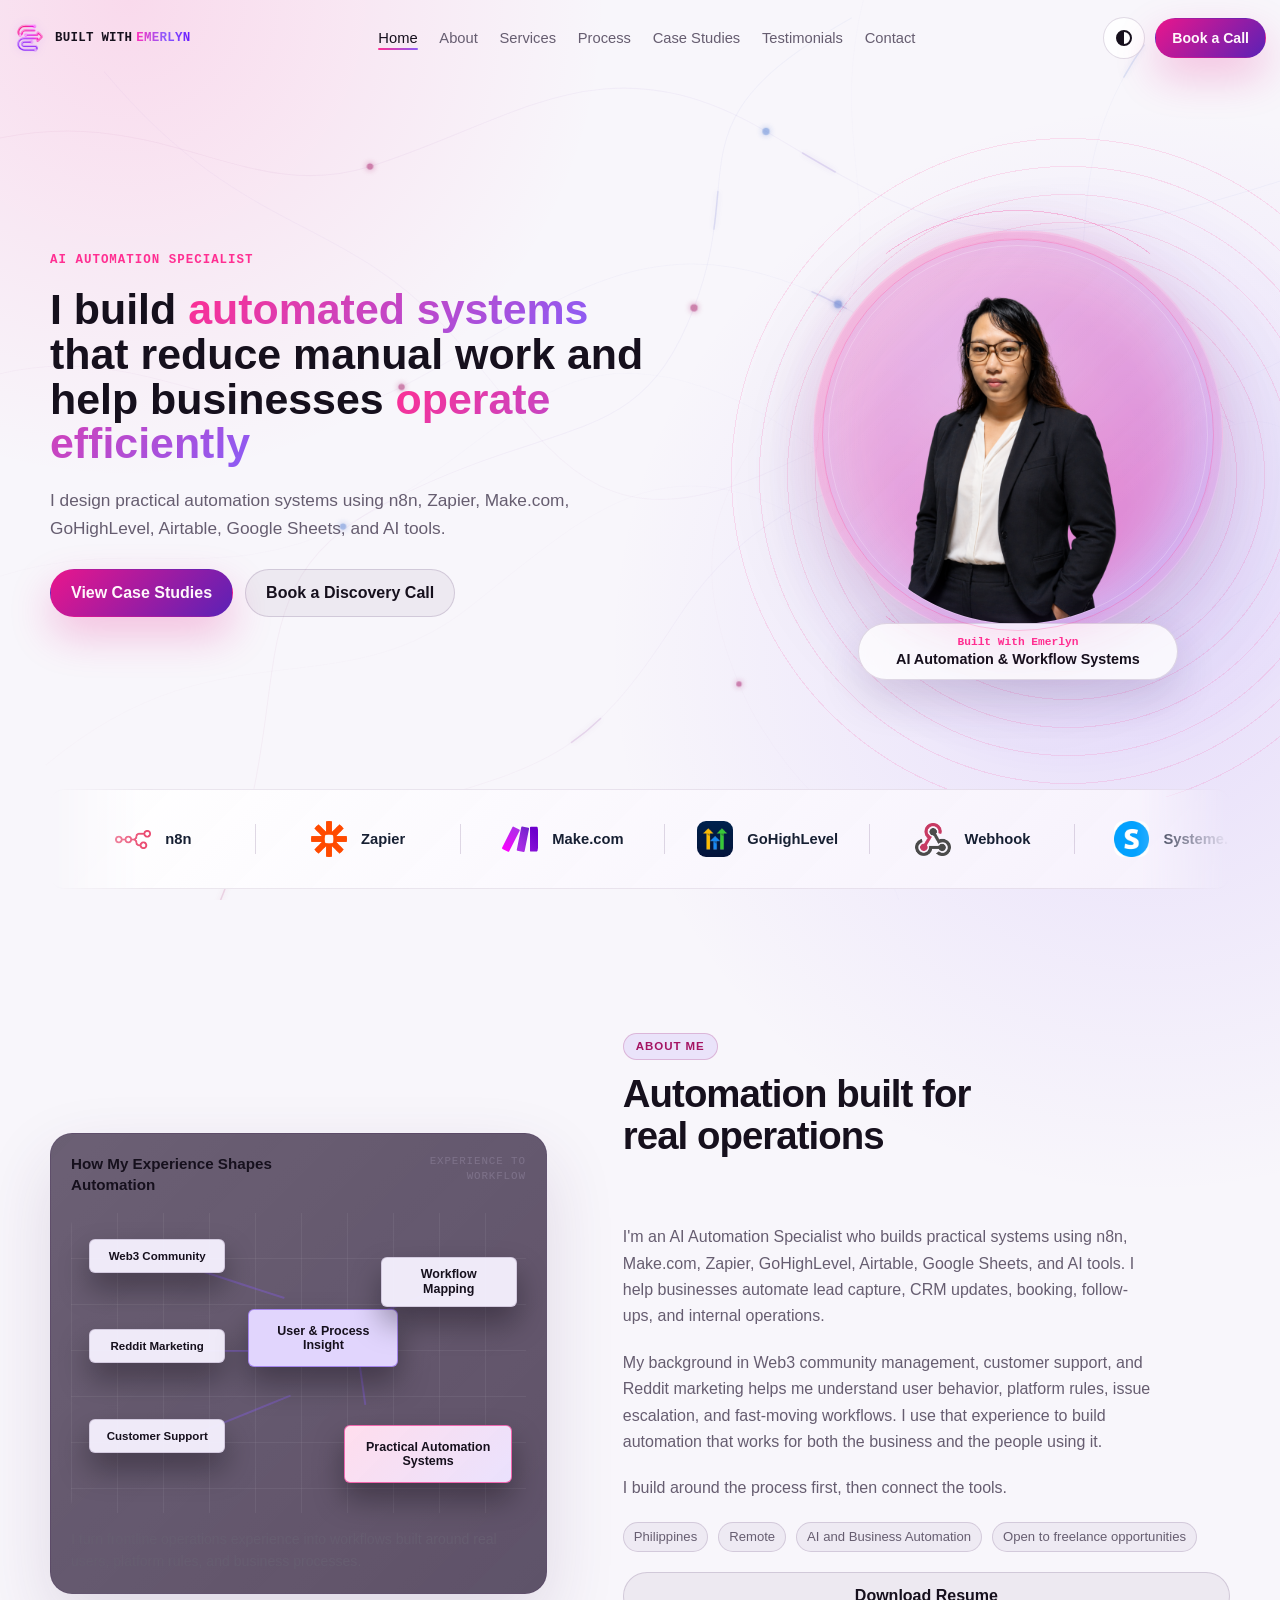
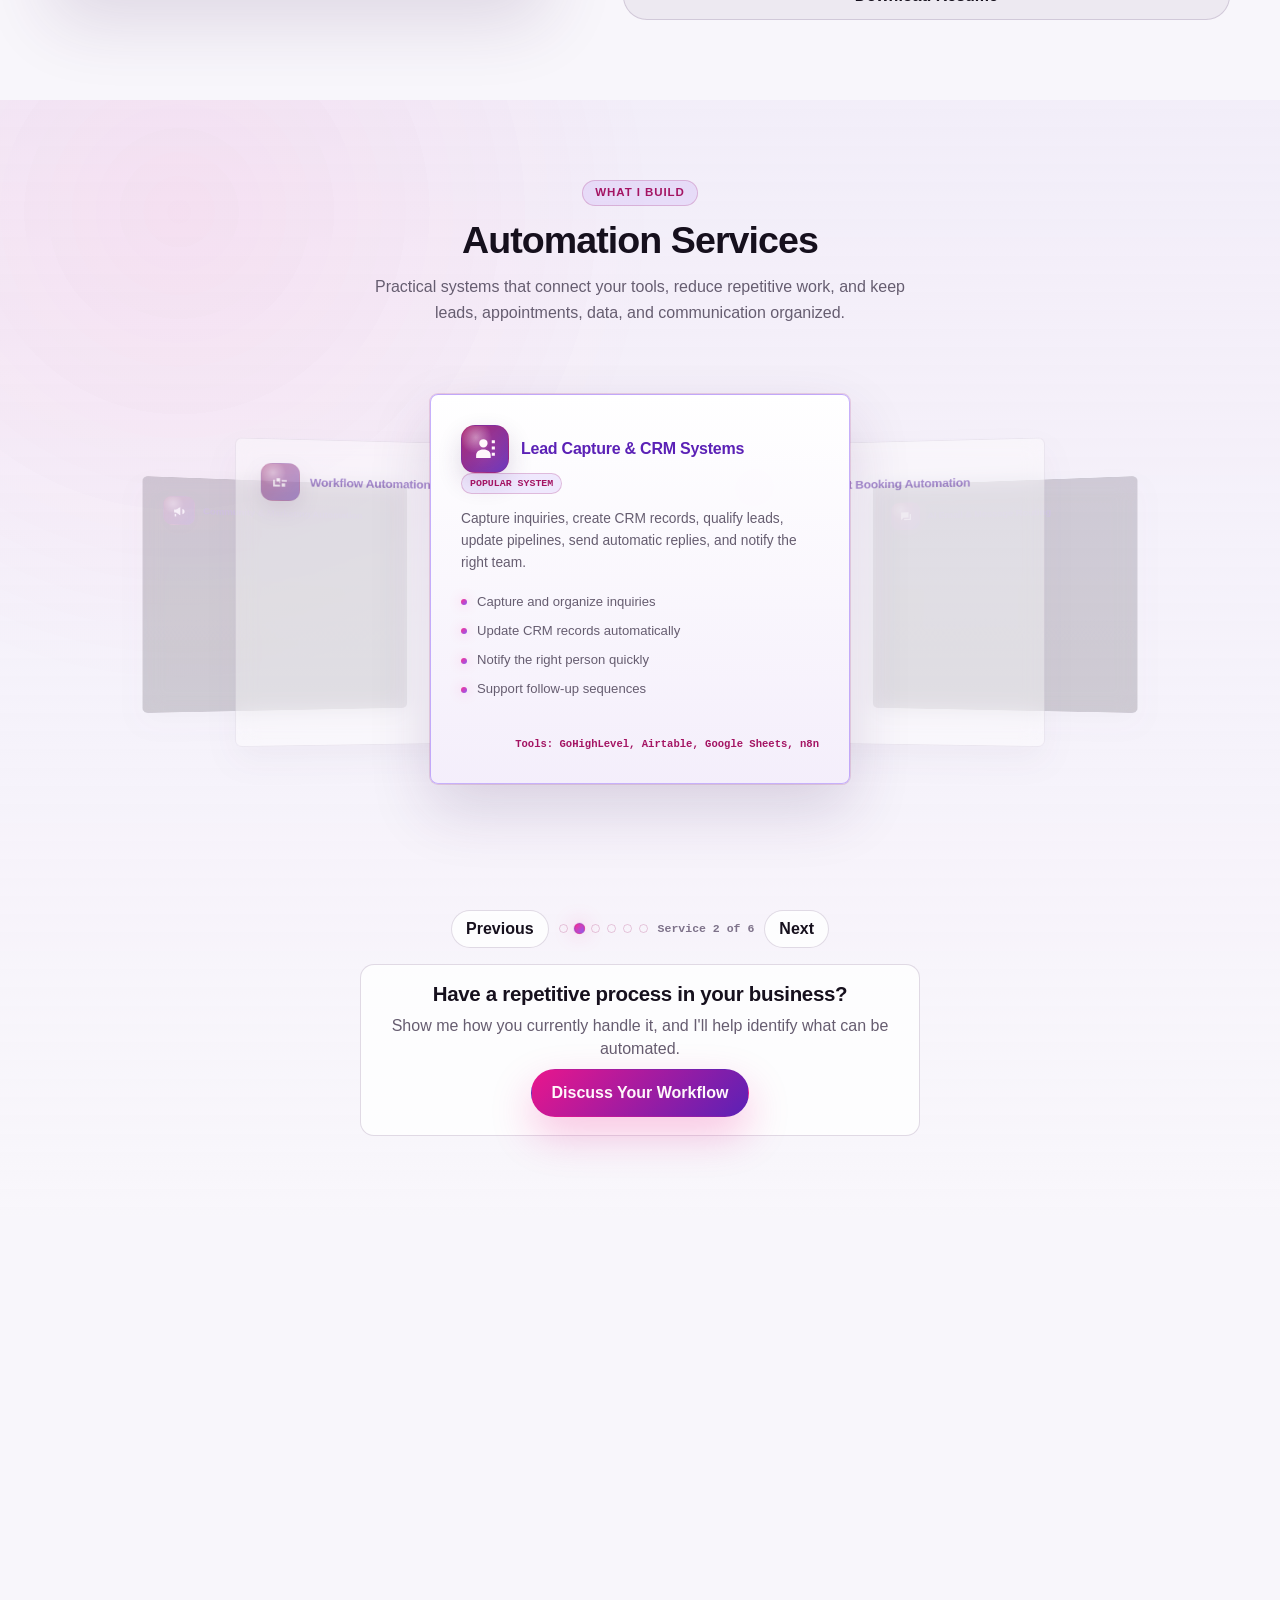
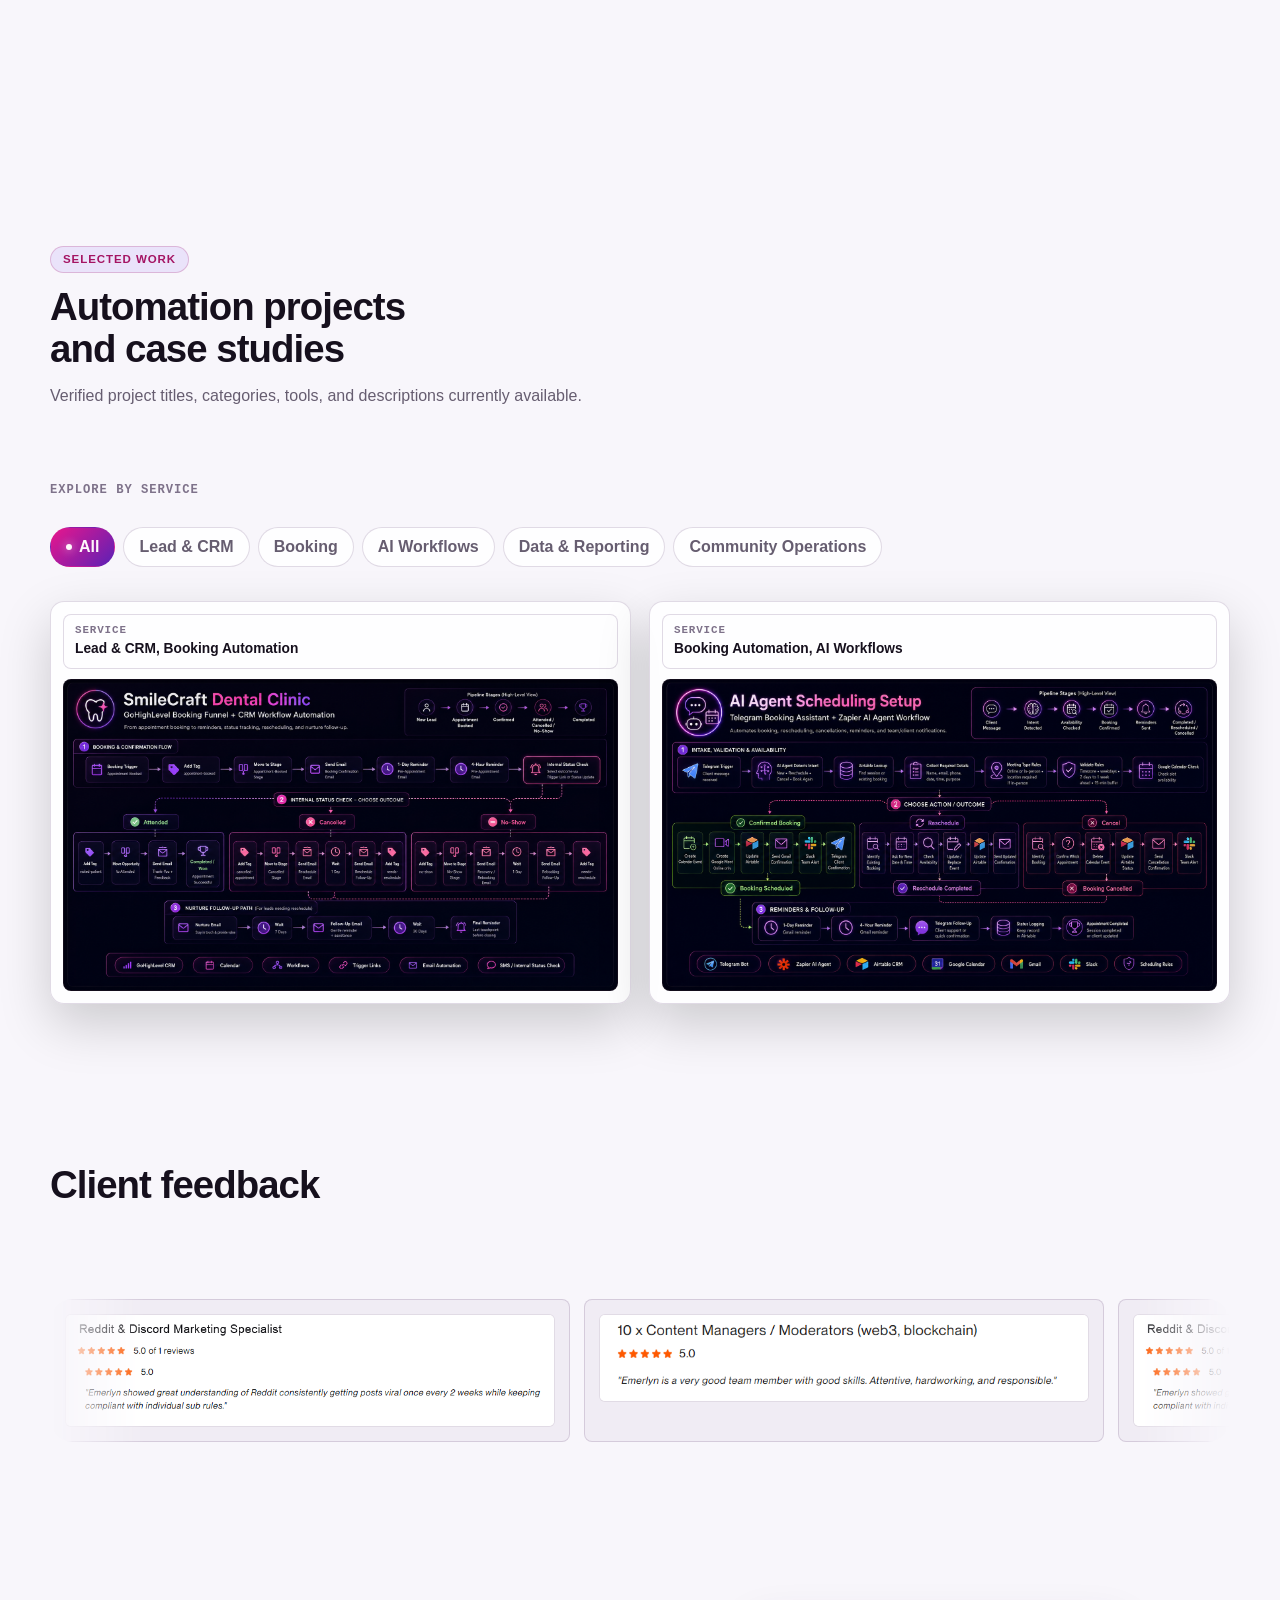
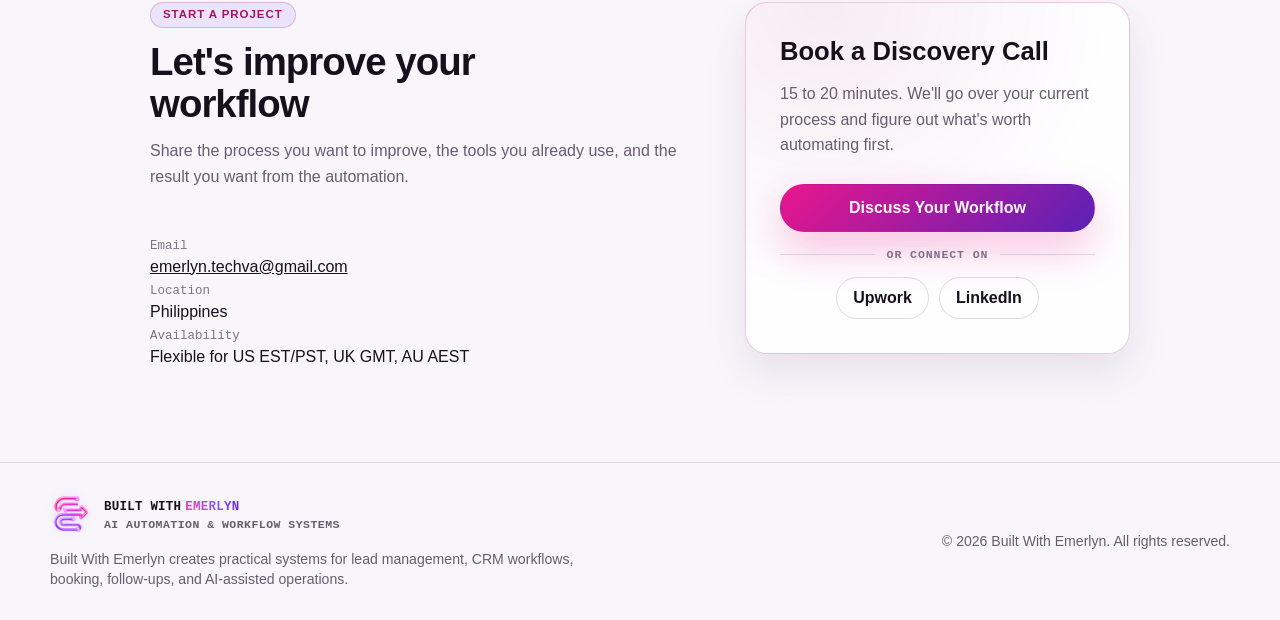
==== Built-with-emerlyn/index.html @ f23b597e "Move website into Built-with-emerlyn folder" ====
<!DOCTYPE html>
<html lang="en">
<head>
  <meta charset="UTF-8">
  <meta name="viewport" content="width=device-width, initial-scale=1.0">
  <meta name="color-scheme" content="dark light">
  <title>Built With Emerlyn | AI Automation Specialist</title>
  <meta name="description" content="Portfolio of Emerlyn Bequio, an AI Automation Specialist building practical systems for lead management, CRM workflows, appointment booking, follow-ups, and AI-assisted operations.">
  <meta property="og:title" content="Built With Emerlyn | AI Automation Specialist">
  <meta property="og:description" content="Practical systems for lead management, CRM workflows, appointment booking, follow-ups, and AI-assisted operations.">
  <meta property="og:type" content="website">
  <meta property="og:image" content="assets/branding/apple-touch-icon.png">
  <link rel="icon" type="image/png" sizes="32x32" href="assets/branding/favicon-32.png">
  <link rel="apple-touch-icon" href="assets/branding/apple-touch-icon.png">
  <link rel="stylesheet" href="https://assets.calendly.com/assets/external/widget.css">
  <link rel="stylesheet" href="style.css">
  <script>
    (function () {
      var savedTheme = localStorage.getItem("built-with-emerlyn-theme");
      var prefersLight = window.matchMedia && window.matchMedia("(prefers-color-scheme: light)").matches;
      document.documentElement.dataset.theme = savedTheme || (prefersLight ? "light" : "dark");
    })();
  </script>
  <script type="application/ld+json">
    {
      "@context": "https://schema.org",
      "@type": "ProfessionalService",
      "name": "Built With Emerlyn",
      "url": "https://builtwithemerlyn.com",
      "founder": {
        "@type": "Person",
        "name": "Emerlyn Bequio",
        "jobTitle": "AI Automation Specialist"
      },
      "areaServed": "Remote",
      "address": {
        "@type": "PostalAddress",
        "addressCountry": "PH"
      },
      "serviceType": [
        "AI Automation",
        "CRM Automation",
        "Lead Management",
        "Appointment Booking",
        "Workflow Consultation"
      ]
    }
  </script>
</head>
<body>
  <div class="ambient-effects" aria-hidden="true">
    <svg class="circuit-layer" viewBox="0 0 1440 1000" preserveAspectRatio="xMidYMid slice" focusable="false">
      <defs>
        <filter id="circuitGlow" x="-20%" y="-20%" width="140%" height="140%">
          <feGaussianBlur stdDeviation="3.5" result="blur"></feGaussianBlur>
          <feMerge>
            <feMergeNode in="blur"></feMergeNode>
            <feMergeNode in="SourceGraphic"></feMergeNode>
          </feMerge>
        </filter>
        <linearGradient id="routeGradientA" x1="0%" y1="0%" x2="100%" y2="0%">
          <stop offset="0%" stop-color="var(--energy-magenta)"></stop>
          <stop offset="54%" stop-color="var(--energy-violet)"></stop>
          <stop offset="100%" stop-color="var(--energy-blue)"></stop>
        </linearGradient>
        <linearGradient id="routeGradientB" x1="100%" y1="0%" x2="0%" y2="100%">
          <stop offset="0%" stop-color="var(--energy-blue)"></stop>
          <stop offset="58%" stop-color="var(--energy-violet)"></stop>
          <stop offset="100%" stop-color="var(--energy-magenta)"></stop>
        </linearGradient>
      </defs>
      <g class="circuit-routes">
        <path class="circuit-path circuit-path-strong" d="M-80 180 C170 80 260 235 420 185 S680 40 860 146 S1120 318 1520 170"></path>
        <path class="circuit-path" d="M-60 440 C160 335 280 520 455 430 S730 230 940 338 S1160 555 1500 365"></path>
        <path class="circuit-path circuit-path-faint" d="M60 850 C250 690 385 790 530 675 S760 470 960 615 S1190 800 1455 610"></path>
        <path class="circuit-path" d="M125 80 C275 260 385 238 500 360 S655 610 850 530 S1135 330 1380 470"></path>
        <path class="circuit-path circuit-path-faint" d="M980 -40 C910 165 1020 250 920 390 S760 590 830 760 S1080 965 980 1080"></path>
        <path class="circuit-path" d="M1280 50 C1160 220 1270 330 1132 442 S870 520 760 690 S610 850 380 920"></path>
        <path class="circuit-path circuit-path-strong" d="M250 1010 C350 770 255 650 445 555 S720 500 780 342 S750 135 955 20"></path>
        <path class="circuit-path circuit-path-faint" d="M-120 700 C120 555 210 670 390 585 S610 370 790 430 S965 640 1210 540 S1370 455 1530 520"></path>
      </g>
      <g class="circuit-pulses">
        <path class="circuit-pulse pulse-one" d="M-80 180 C170 80 260 235 420 185 S680 40 860 146 S1120 318 1520 170"></path>
        <path class="circuit-pulse pulse-two" d="M-60 440 C160 335 280 520 455 430 S730 230 940 338 S1160 555 1500 365"></path>
        <path class="circuit-pulse pulse-three" d="M1280 50 C1160 220 1270 330 1132 442 S870 520 760 690 S610 850 380 920"></path>
        <path class="circuit-pulse pulse-four" d="M250 1010 C350 770 255 650 445 555 S720 500 780 342 S750 135 955 20"></path>
      </g>
      <g class="circuit-nodes" filter="url(#circuitGlow)">
        <circle cx="420" cy="185" r="3.5"></circle>
        <circle cx="860" cy="146" r="4"></circle>
        <circle cx="455" cy="430" r="3.5"></circle>
        <circle cx="940" cy="338" r="4.5"></circle>
        <circle cx="830" cy="760" r="3"></circle>
        <circle cx="1132" cy="442" r="4"></circle>
        <circle cx="780" cy="342" r="4"></circle>
        <circle cx="390" cy="585" r="3.5"></circle>
      </g>
    </svg>
  </div>

  <a class="skip-link" href="#main">Skip to content</a>

  <div class="site-splash" data-splash aria-hidden="true">
    <div class="splash-content">
      <div class="splash-brand-lockup" aria-hidden="true">
        <span class="brand-icon brand-icon--splash">
          <img src="assets/branding/built-with-emerlyn-icon-large.png" alt="">
        </span>
        <p class="brand-wordmark splash-brand">
          <span class="brand-wordmark-neutral">Built With</span>
          <span class="brand-wordmark-gradient">Emerlyn</span>
        </p>
      </div>
      <div class="splash-flow" aria-hidden="true">
        <span class="splash-flow-line"></span>
        <span class="splash-signal"></span>
        <span class="splash-node splash-node-hot">
          <span>Lead</span>
        </span>
        <span class="splash-node splash-node-active">
          <span>AI</span>
        </span>
        <span class="splash-node">
          <span>CRM</span>
        </span>
        <span class="splash-node">
          <span>Done</span>
        </span>
      </div>
      <button class="splash-skip" type="button" data-splash-skip>Skip intro</button>
    </div>
  </div>

  <header class="site-header" data-header>
    <nav class="nav-shell" aria-label="Primary navigation">
      <a class="brand" href="#home" aria-label="Built With Emerlyn home">
        <span class="brand-icon brand-icon--nav" aria-hidden="true">
          <img src="assets/branding/built-with-emerlyn-icon.png" alt="">
        </span>
        <span class="brand-wordmark">
          <span class="brand-wordmark-neutral">Built With</span>
          <span class="brand-wordmark-gradient">Emerlyn</span>
        </span>
      </a>

      <button class="nav-toggle" type="button" aria-expanded="false" aria-controls="primary-menu" aria-label="Open navigation menu" data-nav-toggle>
        <span></span>
        <span></span>
      </button>

      <div class="nav-menu" id="primary-menu" data-nav-menu>
        <a href="#home">Home</a>
        <a href="#about">About</a>
        <a href="#services">Services</a>
        <a href="#process">Process</a>
        <a href="#work">Case Studies</a>
        <a href="#feedback">Testimonials</a>
        <a href="#contact">Contact</a>
      </div>

      <div class="nav-actions">
        <button class="theme-toggle" type="button" aria-label="Switch to light theme" data-theme-toggle>
          <span class="theme-icon" aria-hidden="true"></span>
        </button>
        <a class="button button-small button-primary" href="#contact">Book a Call</a>
      </div>
    </nav>
  </header>

  <main id="main">
    <section class="hero section" id="home">
      <div class="hero-bg" aria-hidden="true"></div>
      <div class="container hero-grid">
        <div class="hero-copy reveal">
          <p class="eyebrow">AI AUTOMATION SPECIALIST</p>
          <h1>I build <span>automated systems</span> that reduce manual work and help businesses <span>operate efficiently</span></h1>
          <p class="hero-text">I design practical automation systems using n8n, Zapier, Make.com, GoHighLevel, Airtable, Google Sheets, and AI tools.</p>
          <div class="hero-actions" aria-label="Main actions">
            <a class="button button-primary" href="#work">View Case Studies</a>
            <a class="button button-secondary" href="#contact">Book a Discovery Call</a>
          </div>
        </div>

        <figure class="hero-portrait reveal" aria-label="Portrait of Emerlyn Bequio">
          <div class="portrait-orbit" aria-hidden="true"></div>
          <div class="portrait-ring">
            <img src="assets/profile/profile.jpg.png" alt="Portrait of Emerlyn Bequio" width="2000" height="2000">
          </div>
          <figcaption>
            <span>Built With Emerlyn</span>
            <strong>AI Automation &amp; Workflow Systems</strong>
          </figcaption>
        </figure>
      </div>
    </section>

    <section class="hero-tools" aria-label="Automation tools">
      <div class="container">
        <div class="tool-rail" id="toolRail" aria-live="polite"></div>
      </div>
    </section>

    <section class="section about" id="about">
      <div class="container about-grid">
        <figure class="about-workflow-card reveal" aria-label="How Emerlyn's community, marketing, and customer support experience informs her automation workflow design.">
          <div class="workflow-card-top">
            <span>How My Experience Shapes Automation</span>
            <span>Experience to workflow</span>
          </div>
          <div class="workflow-preview-map">
            <span class="workflow-node source-node web3">Web3 Community</span>
            <span class="workflow-node source-node reddit">Reddit Marketing</span>
            <span class="workflow-node source-node support">Customer Support</span>
            <span class="workflow-node insight">User &amp; Process Insight</span>
            <span class="workflow-node mapping">Workflow Mapping</span>
            <span class="workflow-node automation">Practical Automation Systems</span>
            <span class="workflow-path path-web3" aria-hidden="true"><span class="workflow-signal"></span></span>
            <span class="workflow-path path-reddit" aria-hidden="true"><span class="workflow-signal"></span></span>
            <span class="workflow-path path-support" aria-hidden="true"><span class="workflow-signal"></span></span>
            <span class="workflow-path path-insight" aria-hidden="true"><span class="workflow-signal"></span></span>
            <span class="workflow-path path-mapping" aria-hidden="true"><span class="workflow-signal"></span></span>
          </div>
          <figcaption>I turn frontline operations experience into workflows built around real users, platform rules, and business processes.</figcaption>
        </figure>
        <div class="about-copy reveal">
          <div class="section-header">
            <span class="section-pill">About Me</span>
            <h2 class="section-title">Automation built for real operations</h2>
          </div>
          <p>I'm an AI Automation Specialist who builds practical systems using n8n, Make.com, Zapier, GoHighLevel, Airtable, Google Sheets, and AI tools. I help businesses automate lead capture, CRM updates, booking, follow-ups, and internal operations.</p>
          <p>My background in Web3 community management, customer support, and Reddit marketing helps me understand user behavior, platform rules, issue escalation, and fast-moving workflows. I use that experience to build automation that works for both the business and the people using it.</p>
          <p>I build around the process first, then connect the tools.</p>
          <div class="info-strip" aria-label="Profile facts">
            <span>Philippines</span>
            <span>Remote</span>
            <span>AI and Business Automation</span>
            <span>Open to freelance opportunities</span>
          </div>
          <a class="button button-secondary" href="assets/resume/Emerlyn-Bequio-Resume.pdf" download>Download Resume</a>
        </div>
      </div>
    </section>

    <section class="section services-section" id="services">
      <div class="container section-stack">
        <div class="section-header services-header reveal">
          <span class="section-pill">What I Build</span>
          <h2 class="section-title" id="services-title">Automation Services</h2>
          <p class="section-description">Practical systems that connect your tools, reduce repetitive work, and keep leads, appointments, data, and communication organized.</p>
        </div>

        <div class="services-carousel reveal" data-service-carousel role="region" aria-roledescription="carousel" aria-labelledby="services-title" tabindex="0">
          <div class="services-stage" data-service-stage aria-live="polite">
          <article class="service-card is-prev" data-service-slide data-offset="-1" role="group" aria-roledescription="slide" aria-label="Service 1 of 6" aria-selected="false" tabindex="0">
            <div class="service-card-summary">
              <span class="service-icon" aria-hidden="true">
                <svg viewBox="0 0 24 24" focusable="false">
                  <path d="M7 7h4v4H7zM13 13h4v4h-4zM5 9H3v8h8v-2H5zM13 9h6v2h-6zM11 13h-1v-2h1z" />
                </svg>
              </span>
              <h3>Workflow Automation</h3>
            </div>
            <div class="service-card-details">
              <p class="service-description">I build end-to-end workflows that connect your tools, automate repetitive tasks, and keep business processes moving without constant manual work.</p>
              <ul class="service-benefits">
                <li>Connect tools and handoffs</li>
                <li>Automate repetitive steps</li>
                <li>Keep process records clean</li>
              </ul>
              <p class="service-tools">Tools: n8n, Make.com, Zapier</p>
            </div>
          </article>

          <article class="service-card is-featured is-active" data-service-slide data-offset="0" role="group" aria-roledescription="slide" aria-label="Service 2 of 6" aria-selected="true" tabindex="0">
            <div class="service-card-summary">
              <span class="service-icon" aria-hidden="true">
                <svg viewBox="0 0 24 24" focusable="false">
                  <path d="M10 11a4 4 0 1 1 0-8 4 4 0 0 1 0 8Zm0 2c-4.4 0-7 2.1-7 5.6V21h14v-2.4c0-3.5-2.6-5.6-7-5.6Zm8-9h3v3h-3zM18 10h3v3h-3zM18 16h3v3h-3z" />
                </svg>
              </span>
              <h3>Lead Capture &amp; CRM Systems</h3>
            </div>
            <div class="service-card-details">
              <span class="service-badge">Popular System</span>
              <p class="service-description">Capture inquiries, create CRM records, qualify leads, update pipelines, send automatic replies, and notify the right team.</p>
              <ul class="service-benefits">
                <li>Capture and organize inquiries</li>
                <li>Update CRM records automatically</li>
                <li>Notify the right person quickly</li>
                <li>Support follow-up sequences</li>
              </ul>
              <p class="service-tools">Tools: GoHighLevel, Airtable, Google Sheets, n8n</p>
            </div>
          </article>

          <article class="service-card is-next" data-service-slide data-offset="1" role="group" aria-roledescription="slide" aria-label="Service 3 of 6" aria-selected="false" tabindex="0">
            <div class="service-card-summary">
              <span class="service-icon" aria-hidden="true">
                <svg viewBox="0 0 24 24" focusable="false">
                  <path d="M7 2h2v3h6V2h2v3h3v16H4V5h3V2Zm11 8H6v9h12v-9Zm-9 2h3v3H9v-3Zm5.5.2 1.4 1.4-4 4-2.4-2.4 1.4-1.4 1 1 2.6-2.6Z" />
                </svg>
              </span>
              <h3>Appointment Booking Automation</h3>
            </div>
            <div class="service-card-details">
              <p class="service-description">Collect client details, check availability, create appointments, send confirmations, manage reminders, and update booking status.</p>
              <ul class="service-benefits">
                <li>Collect complete booking details</li>
                <li>Send confirmations and reminders</li>
                <li>Update appointment status</li>
              </ul>
              <p class="service-tools">Tools: Google Calendar, Calendly, GoHighLevel, Zapier</p>
            </div>
          </article>

          <article class="service-card is-far-next" data-service-slide data-offset="2" role="group" aria-roledescription="slide" aria-label="Service 4 of 6" aria-selected="false" tabindex="0">
            <div class="service-card-summary">
              <span class="service-icon" aria-hidden="true">
                <svg viewBox="0 0 24 24" focusable="false">
                  <path d="M4 5h12v9H8l-4 4V5Zm14 3h2v10H9v-2h9V8Zm-9 1h5v2H9V9Zm0 3h3v2H9v-2Z" />
                </svg>
              </span>
              <h3>AI Email &amp; Message Routing</h3>
            </div>
            <div class="service-card-details">
              <p class="service-description">Use AI to classify incoming messages, detect priority, route requests, prepare replies, and alert the appropriate team.</p>
              <ul class="service-benefits">
                <li>Classify incoming messages</li>
                <li>Route requests by purpose</li>
                <li>Alert teams when review is needed</li>
              </ul>
              <p class="service-tools">Tools: n8n, Make.com, ChatGPT, Gemini, Gmail</p>
            </div>
          </article>

          <article class="service-card" data-service-slide data-offset="3" role="group" aria-roledescription="slide" aria-label="Service 5 of 6" aria-selected="false" tabindex="-1">
            <div class="service-card-summary">
              <span class="service-icon" aria-hidden="true">
                <svg viewBox="0 0 24 24" focusable="false">
                  <path d="M4 19h16v2H4V3h2v16Zm4-7h3v5H8v-5Zm5-6h3v11h-3V6Zm5 3h3v8h-3V9Z" />
                </svg>
              </span>
              <h3>Data Tracking &amp; Reporting</h3>
            </div>
            <div class="service-card-details">
              <p class="service-description">Automatically collect, organize, update, and report information across spreadsheets, databases, CRMs, and internal tools.</p>
              <ul class="service-benefits">
                <li>Collect data from connected tools</li>
                <li>Update sheets and databases</li>
                <li>Keep reports easier to review</li>
              </ul>
              <p class="service-tools">Tools: Google Sheets, Airtable, Notion, Slack</p>
            </div>
          </article>

          <article class="service-card is-far-prev" data-service-slide data-offset="-2" role="group" aria-roledescription="slide" aria-label="Service 6 of 6" aria-selected="false" tabindex="0">
            <div class="service-card-summary">
              <span class="service-icon" aria-hidden="true">
                <svg viewBox="0 0 24 24" focusable="false">
                  <path d="M4 10v5h3l6 4V6L7 10H4Zm12-1.5v8.9c2-.8 3.4-2.5 3.4-4.4S18 9.3 16 8.5ZM7 17H5v4h2v-4Z" />
                </svg>
              </span>
              <h3>Community &amp; Marketing Automation</h3>
            </div>
            <div class="service-card-details">
              <p class="service-description">Organize community activity, campaign tracking, announcements, moderation alerts, content logs, and engagement reporting.</p>
              <ul class="service-benefits">
                <li>Track activity and campaigns</li>
                <li>Route moderation alerts</li>
                <li>Organize engagement logs</li>
              </ul>
              <p class="service-note">My Web3 community management and Reddit marketing background helps me build workflows around audience behavior, platform rules, moderation, and issue escalation.</p>
              <p class="service-tools">Tools: Reddit, Discord, Telegram, Slack, webhooks</p>
            </div>
          </article>
          </div>

          <div class="services-carousel-controls" aria-label="Automation services controls">
            <button class="service-control" type="button" data-service-prev aria-label="Previous service">Previous</button>
            <div class="service-dots" data-service-dots aria-label="Choose service"></div>
            <span class="service-count" data-service-count>Service 2 of 6</span>
            <button class="service-control" type="button" data-service-next aria-label="Next service">Next</button>
          </div>
        </div>

        <div class="services-cta reveal">
          <h3>Have a repetitive process in your business?</h3>
          <p>Show me how you currently handle it, and I'll help identify what can be automated.</p>
          <a class="button button-primary" href="#contact">Discuss Your Workflow</a>
        </div>
      </div>
    </section>

    <section class="section process-section" id="process">
      <div class="container section-stack">
        <div class="section-header reveal">
          <h2 class="section-title">How I build your workflow</h2>
          <p class="section-description">From process mapping and system design to testing and handover.</p>
        </div>
        <ol class="process-list reveal">
          <li>
            <span class="process-icon" aria-hidden="true">
              <svg viewBox="0 0 24 24" focusable="false">
                <circle cx="11" cy="11" r="6"></circle>
                <path d="m16 16 4 4"></path>
              </svg>
            </span>
            <strong>Discover</strong>
            <span>Understand the business process, manual tasks, tools, and goals.</span>
          </li>
          <li>
            <span class="process-icon" aria-hidden="true">
              <svg viewBox="0 0 24 24" focusable="false">
                <path d="M5 6h4l3 12h4l3-12"></path>
                <circle cx="5" cy="6" r="2"></circle>
                <circle cx="12" cy="18" r="2"></circle>
                <circle cx="19" cy="6" r="2"></circle>
              </svg>
            </span>
            <strong>Map</strong>
            <span>Create a clear workflow showing triggers, actions, conditions, and outcomes.</span>
          </li>
          <li>
            <span class="process-icon" aria-hidden="true">
              <svg viewBox="0 0 24 24" focusable="false">
                <path d="M12 3 4 7l8 4 8-4-8-4Z"></path>
                <path d="m4 12 8 4 8-4"></path>
                <path d="m4 17 8 4 8-4"></path>
              </svg>
            </span>
            <strong>Design</strong>
            <span>Choose the correct automation platform, CRM, database, and integrations.</span>
          </li>
          <li>
            <span class="process-icon" aria-hidden="true">
              <svg viewBox="0 0 24 24" focusable="false">
                <path d="M8 7V3"></path>
                <path d="M16 7V3"></path>
                <path d="M7 11h10"></path>
                <path d="M9 21h6"></path>
                <path d="M12 17v4"></path>
                <path d="M6 7h12v5a6 6 0 0 1-12 0V7Z"></path>
              </svg>
            </span>
            <strong>Build</strong>
            <span>Connect applications, configure actions, and create the automation logic.</span>
          </li>
          <li>
            <span class="process-icon" aria-hidden="true">
              <svg viewBox="0 0 24 24" focusable="false">
                <path d="M20 6 9 17l-5-5"></path>
                <path d="M4 19h16"></path>
              </svg>
            </span>
            <strong>Test</strong>
            <span>Validate scenarios, prevent duplicates, and handle failed runs.</span>
          </li>
          <li>
            <span class="process-icon" aria-hidden="true">
              <svg viewBox="0 0 24 24" focusable="false">
                <path d="M7 3h7l4 4v14H7V3Z"></path>
                <path d="M14 3v5h5"></path>
                <path d="M9 14h6"></path>
                <path d="M9 18h4"></path>
              </svg>
            </span>
            <strong>Hand over</strong>
            <span>Provide workflow documentation, usage instructions, and recommendations.</span>
          </li>
        </ol>
      </div>
    </section>

    <section class="section work-section" id="work">
      <div class="container section-stack">
        <div class="section-header reveal">
          <span class="section-pill">Selected Work</span>
          <h2 class="section-title">Automation projects and case studies</h2>
          <p class="section-description">Verified project titles, categories, tools, and descriptions currently available.</p>
        </div>
        <p class="filter-label reveal">Explore by service</p>
        <div class="filters reveal" role="group" aria-label="Filter case studies by service">
          <button class="filter-button is-active" type="button" data-filter="all" aria-pressed="true">All</button>
          <button class="filter-button" type="button" data-filter="lead-crm" aria-pressed="false">Lead &amp; CRM</button>
          <button class="filter-button" type="button" data-filter="booking" aria-pressed="false">Booking</button>
          <button class="filter-button" type="button" data-filter="ai-workflows" aria-pressed="false">AI Workflows</button>
          <button class="filter-button" type="button" data-filter="data-reporting" aria-pressed="false">Data &amp; Reporting</button>
          <button class="filter-button" type="button" data-filter="community-operations" aria-pressed="false">Community Operations</button>
        </div>
        <div class="project-grid" id="projectGrid" aria-live="polite"></div>
      </div>
    </section>

    <section class="section feedback-section" id="feedback">
      <div class="container feedback-grid reveal">
        <div class="section-header">
          <h2 class="section-title">Client feedback</h2>
        </div>
        <div id="testimonialList" class="testimonial-list">
          <!-- Upwork proof images are authentic user-provided screenshots. Dates and durations were removed from the displayed image copies. -->
        </div>
      </div>
    </section>

    <section class="section contact-section" id="contact">
      <div class="container contact-grid">
        <div class="contact-copy reveal">
          <div class="section-header">
            <span class="section-pill">Start a Project</span>
            <h2 class="section-title">Let's improve your workflow</h2>
            <p class="section-description">Share the process you want to improve, the tools you already use, and the result you want from the automation.</p>
          </div>
          <dl class="contact-list">
            <div>
              <dt>Email</dt>
              <dd><a href="mailto:emerlyn.techva@gmail.com">emerlyn.techva@gmail.com</a></dd>
            </div>
            <div>
              <dt>Location</dt>
              <dd>Philippines</dd>
            </div>
            <div>
              <dt>Availability</dt>
              <dd>Flexible for US EST/PST, UK GMT, AU AEST</dd>
            </div>
          </dl>
        </div>

        <aside class="contact-card reveal" aria-labelledby="booking-title">
          <h3 id="booking-title">Book a Discovery Call</h3>
          <p>15 to 20 minutes. We'll go over your current process and figure out what's worth automating first.</p>
          <a class="button button-primary contact-cta" href="https://calendly.com/emerlyn-techva/30min" target="_blank" rel="noreferrer" data-calendly-popup>Discuss Your Workflow</a>
          <div class="contact-divider">or connect on</div>
          <div class="contact-socials" aria-label="Professional profiles">
            <a class="social-button" href="https://www.upwork.com/freelancers/~019e681c2d37f22506?mp_source=share" target="_blank" rel="noopener noreferrer">Upwork</a>
            <a class="social-button" href="https://linkedin.com/in/emerlynbequio" target="_blank" rel="noopener noreferrer">LinkedIn</a>
          </div>
        </aside>
        </div>
    </section>
  </main>

  <div class="project-modal" id="projectModal" aria-hidden="true">
    <div class="modal-backdrop" data-close-modal></div>
    <article class="modal-card" role="dialog" aria-modal="true" aria-labelledby="modalTitle" tabindex="-1">
      <button class="modal-close" type="button" aria-label="Close case study" data-close-modal>Close</button>
      <div id="modalContent"></div>
    </article>
  </div>

  <footer class="site-footer">
    <div class="container footer-grid">
      <div>
        <a class="brand footer-brand" href="#home" aria-label="Built With Emerlyn home">
          <span class="footer-brand-lockup">
            <span class="brand-icon brand-icon--footer" aria-hidden="true">
              <img src="assets/branding/built-with-emerlyn-icon.png" alt="">
            </span>
            <span>
              <span class="brand-wordmark">
                <span class="brand-wordmark-neutral">Built With</span>
                <span class="brand-wordmark-gradient">Emerlyn</span>
              </span>
              <span class="brand-descriptor">AI Automation &amp; Workflow Systems</span>
            </span>
          </span>
        </a>
        <p>Built With Emerlyn creates practical systems for lead management, CRM workflows, booking, follow-ups, and AI-assisted operations.</p>
      </div>
      <div class="footer-legal">
        <p>&copy; <span id="year"></span> Built With Emerlyn. All rights reserved.</p>
      </div>
    </div>
  </footer>

  <script src="https://assets.calendly.com/assets/external/widget.js" async></script>
  <script src="script.js"></script>
</body>
</html>
---- Built-with-emerlyn/style.css ----
:root {
  color-scheme: dark;
  --background: #050308;
  --surface: #0d0713;
  --surface-secondary: #160a20;
  --surface-raised: rgba(35, 18, 48, 0.74);
  --text-primary: #f6f1fa;
  --text-secondary: #b9b2c5;
  --text-muted: #8f849d;
  --pink: #ff2f92;
  --magenta: #e9168c;
  --purple: #8b5cf6;
  --deep-purple: #5b21b6;
  --border: rgba(255, 255, 255, 0.12);
  --border-accent: rgba(255, 47, 146, 0.24);
  --accent-soft: rgba(139, 92, 246, 0.14);
  --accent: #ff72b5;
  --shadow: rgba(5, 3, 8, 0.58);
  --focus: #ff8ac4;
  --radius-sm: 8px;
  --radius-md: 14px;
  --radius-lg: 22px;
  --max-width: 1180px;
  --header-height: 76px;
  --display-font: "Trebuchet MS", "Segoe UI", Arial, sans-serif;
  --body-font: "Segoe UI", Arial, sans-serif;
  --mono-font: Consolas, "SFMono-Regular", "Courier New", monospace;
  --modal-backdrop: rgba(5, 3, 8, 0.74);
  --modal-surface: #0a0a0f;
  --modal-surface-elevated: #140d1d;
  --modal-border: rgba(138, 92, 255, 0.28);
  --modal-text: #fafafe;
  --modal-text-muted: rgba(250, 250, 254, 0.72);
  --modal-accent: #ff72b5;
  --modal-tab-bg: rgba(255, 45, 187, 0.1);
  --modal-tab-text: #ff72b5;
  --modal-card-bg: rgba(255, 255, 255, 0.035);
  --modal-scrollbar-track: rgba(255, 255, 255, 0.06);
  --modal-scrollbar-thumb: rgba(255, 114, 181, 0.48);
  --energy-magenta: #ff2dbb;
  --energy-violet: #8a5cff;
  --energy-purple: #6a1bff;
  --energy-blue: #4f8cff;
  --ambient-route-opacity: 0.07;
  --ambient-route-faint: 0.035;
  --ambient-route-strong: 0.1;
  --ambient-pulse-opacity: 0.34;
}

[data-theme="light"] {
  color-scheme: light;
  --background: #f8f6fb;
  --surface: #ffffff;
  --surface-secondary: #f0eaf8;
  --surface-raised: rgba(255, 255, 255, 0.82);
  --text-primary: #16101d;
  --text-secondary: #665d70;
  --text-muted: #7e728a;
  --border: rgba(69, 32, 92, 0.16);
  --border-accent: rgba(164, 20, 99, 0.22);
  --accent-soft: rgba(139, 92, 246, 0.12);
  --accent: #a41463;
  --shadow: rgba(69, 32, 92, 0.14);
  --focus: #a41463;
  --modal-backdrop: rgba(31, 18, 43, 0.34);
  --modal-surface: #fbf7ff;
  --modal-surface-elevated: #ffffff;
  --modal-border: rgba(91, 33, 182, 0.2);
  --modal-text: #16101d;
  --modal-text-muted: #62576c;
  --modal-accent: #a41463;
  --modal-tab-bg: rgba(164, 20, 99, 0.1);
  --modal-tab-text: #861052;
  --modal-card-bg: rgba(255, 255, 255, 0.78);
  --modal-scrollbar-track: rgba(91, 33, 182, 0.08);
  --modal-scrollbar-thumb: rgba(164, 20, 99, 0.36);
  --energy-magenta: #a41463;
  --energy-violet: #5b21b6;
  --energy-purple: #6a1bff;
  --energy-blue: #3265c9;
  --ambient-route-opacity: 0.045;
  --ambient-route-faint: 0.025;
  --ambient-route-strong: 0.065;
  --ambient-pulse-opacity: 0.2;
}

* {
  box-sizing: border-box;
}

html {
  scroll-behavior: smooth;
}

body {
  position: relative;
  margin: 0;
  font-family: var(--body-font);
  background:
    radial-gradient(circle at 10% 0%, rgba(255, 47, 146, 0.14), transparent 30rem),
    radial-gradient(circle at 90% 12%, rgba(139, 92, 246, 0.16), transparent 34rem),
    var(--background);
  color: var(--text-primary);
  transition: background-color 220ms ease, color 220ms ease;
}

.ambient-effects {
  position: fixed;
  inset: 0;
  z-index: 0;
  pointer-events: none;
  overflow: hidden;
  contain: layout paint;
}

.circuit-layer {
  position: absolute;
  inset: 0;
  width: 100%;
  height: 100%;
}

.circuit-layer {
  opacity: 0.64;
}

.circuit-path,
.circuit-pulse {
  fill: none;
  stroke-linecap: round;
  stroke-linejoin: round;
}

.circuit-path {
  stroke: url("#routeGradientA");
  stroke-width: 1.15;
  opacity: var(--ambient-route-opacity);
  filter: drop-shadow(0 0 5px rgba(255, 45, 187, 0.08));
}

.circuit-path:nth-child(even) {
  stroke: url("#routeGradientB");
}

.circuit-path-faint {
  opacity: var(--ambient-route-faint);
}

.circuit-path-strong {
  opacity: var(--ambient-route-strong);
}

.circuit-pulse {
  stroke: url("#routeGradientA");
  stroke-width: 1.7;
  opacity: var(--ambient-pulse-opacity);
  stroke-dasharray: 42 980;
  filter: url("#circuitGlow");
  animation: circuitPulseTravel 9s cubic-bezier(0.45, 0, 0.35, 1) infinite;
}

.pulse-two {
  stroke: url("#routeGradientB");
  animation-duration: 11s;
  animation-delay: -3.5s;
}

.pulse-three {
  animation-duration: 12s;
  animation-delay: -7s;
}

.pulse-four {
  stroke: url("#routeGradientB");
  animation-duration: 10s;
  animation-delay: -5.5s;
}

.circuit-nodes circle {
  fill: var(--energy-magenta);
  opacity: 0.7;
}

.circuit-nodes circle:nth-child(even) {
  fill: var(--energy-blue);
  opacity: 0.56;
}

[data-theme="light"] .circuit-layer {
  opacity: 0.66;
}

[data-theme="light"] .circuit-path {
  filter: none;
}

@media (hover: none), (pointer: coarse) {
  .circuit-layer {
    opacity: 0.36;
  }

  .circuit-path:nth-child(n + 6),
  .circuit-pulse:nth-child(n + 3),
  .circuit-nodes circle:nth-child(n + 6) {
    display: none;
  }
}

.site-header,
main,
.site-footer {
  position: relative;
  z-index: 1;
}

.project-modal {
  z-index: 80;
}

.site-splash {
  z-index: 120;
}

body.nav-open,
body.modal-open,
body.splash-lock {
  overflow: hidden;
}

img {
  display: block;
  max-width: 100%;
}

a {
  color: inherit;
}

button,
input,
select,
textarea {
  font: inherit;
}

button {
  cursor: pointer;
}

::selection {
  background: rgba(255, 47, 146, 0.32);
}

:focus-visible {
  outline: 3px solid var(--focus);
  outline-offset: 4px;
}

.skip-link {
  position: fixed;
  top: 12px;
  left: 12px;
  z-index: 100;
  padding: 10px 14px;
  border-radius: var(--radius-sm);
  background: var(--text-primary);
  color: var(--background);
  transform: translateY(-160%);
}

.skip-link:focus {
  transform: translateY(0);
}

.site-splash {
  position: fixed;
  inset: 0;
  z-index: 120;
  display: grid;
  place-items: center;
  padding: 24px;
  background:
    radial-gradient(circle at 72% 28%, rgba(255, 47, 146, 0.14), transparent 20rem),
    radial-gradient(circle at 50% 56%, rgba(139, 92, 246, 0.12), transparent 24rem),
    radial-gradient(circle, rgba(255, 255, 255, 0.08) 1px, transparent 1px) 0 0 / 34px 34px,
    #050308;
  color: #f6f1fa;
  opacity: 0;
  visibility: hidden;
  pointer-events: none;
  transition: opacity 260ms ease, visibility 260ms ease;
}

.splash-ready .site-splash.is-active {
  opacity: 1;
  visibility: visible;
  pointer-events: auto;
}

.site-splash.is-dismissing {
  opacity: 0;
  visibility: hidden;
  pointer-events: none;
}

.splash-content {
  width: min(100%, 560px);
  display: grid;
  justify-items: center;
  gap: clamp(34px, 6vw, 62px);
  text-align: center;
}

.splash-brand-lockup {
  display: inline-flex;
  align-items: center;
  gap: 14px;
  opacity: 0;
  transform: translateY(12px);
  animation: splashText 1.25s ease forwards;
  animation-delay: 180ms;
}

.splash-brand {
  margin: 0;
}

.splash-brand {
  justify-content: center;
  font-size: clamp(2rem, 6vw, 3.2rem);
}

.splash-flow {
  position: relative;
  display: grid;
  grid-template-columns: repeat(4, 56px);
  align-items: center;
  justify-content: center;
  gap: clamp(18px, 5vw, 42px);
  width: min(100%, 430px);
  min-height: 74px;
  opacity: 0;
  transform: translateY(12px);
  animation: splashText 1.2s ease forwards;
  animation-delay: 520ms;
}

.splash-flow-line {
  position: absolute;
  left: 28px;
  right: 28px;
  top: 50%;
  height: 2px;
  border-radius: 999px;
  background:
    linear-gradient(90deg, rgba(255, 106, 0, 0.36), rgba(255, 45, 187, 0.46), rgba(138, 92, 255, 0.38)),
    rgba(255, 255, 255, 0.08);
  transform: translateY(-50%);
}

.splash-signal {
  position: absolute;
  top: 50%;
  left: 28px;
  z-index: 2;
  width: 10px;
  height: 10px;
  border-radius: 50%;
  background: #ff7a1a;
  box-shadow:
    0 0 0 5px rgba(255, 122, 26, 0.13),
    0 0 22px rgba(255, 122, 26, 0.88);
  transform: translate3d(0, -50%, 0);
  animation: splashSignal 1.7s cubic-bezier(0.16, 1, 0.3, 1) infinite;
}

.splash-node {
  position: relative;
  z-index: 3;
  display: grid;
  place-items: center;
  width: 56px;
  height: 56px;
  border: 2px solid rgba(138, 92, 255, 0.34);
  border-radius: 14px;
  background: rgba(22, 30, 46, 0.92);
  color: #d9d7ff;
  font-family: var(--mono-font);
  font-size: 0.68rem;
  font-weight: 900;
  box-shadow:
    inset 0 1px 0 rgba(255, 255, 255, 0.1),
    0 14px 36px rgba(0, 0, 0, 0.3);
  animation: splashNode 1.4s ease both;
}

.splash-node:nth-of-type(3) {
  animation-delay: 620ms;
}

.splash-node:nth-of-type(4) {
  animation-delay: 760ms;
}

.splash-node:nth-of-type(5) {
  animation-delay: 900ms;
}

.splash-node:nth-of-type(6) {
  animation-delay: 1040ms;
}

.splash-node-hot {
  border-color: rgba(255, 106, 0, 0.74);
  background: rgba(58, 27, 10, 0.92);
  color: #ff9b4d;
}

.splash-node-active {
  border-color: rgba(255, 114, 181, 0.78);
  background: linear-gradient(135deg, #e9168c, #8b5cf6);
  color: #fff7fb;
  box-shadow:
    0 0 0 1px rgba(255, 255, 255, 0.18),
    0 18px 44px rgba(233, 22, 140, 0.34);
}

.splash-skip {
  margin-top: 8px;
  min-height: 38px;
  padding: 0 14px;
  border: 1px solid rgba(255, 255, 255, 0.16);
  border-radius: 999px;
  color: #f6f1fa;
  background: rgba(255, 255, 255, 0.06);
  font-size: 0.82rem;
  font-weight: 700;
  transition: border-color 160ms ease, background 160ms ease;
}

.splash-skip:hover,
.splash-skip:focus-visible {
  border-color: rgba(255, 114, 181, 0.5);
  background: rgba(255, 47, 146, 0.14);
}

.container {
  width: min(100% - 32px, var(--max-width));
  margin-inline: auto;
}

.section {
  position: relative;
  isolation: isolate;
  padding: 0;
  overflow: hidden;
}

main > .section:not(.hero) {
  padding-block: clamp(3.25rem, 7vw, 5rem);
}

.section-stack {
  display: grid;
  gap: 34px;
}

.section-header {
  display: grid;
  justify-items: start;
  gap: 0.85rem;
  max-width: 46rem;
  margin-bottom: clamp(2rem, 4vw, 3rem);
}

.section-pill {
  display: inline-flex;
  align-items: center;
  width: fit-content;
  padding: 0.4rem 0.75rem;
  border: 1px solid var(--border-accent);
  border-radius: 999px;
  background: var(--accent-soft);
  color: var(--accent);
  font-size: 0.72rem;
  font-weight: 700;
  letter-spacing: 0.08em;
  line-height: 1;
  text-transform: uppercase;
}

.section-title {
  margin: 0;
  font-family: var(--display-font);
  font-size: clamp(1.75rem, 3vw, 2.75rem);
  line-height: 1.08;
  letter-spacing: -0.025em;
}

.section-title {
  max-width: 18ch;
}

.section-description,
.about-copy p,
.feedback-grid p,
.contact-copy p {
  margin: 0;
  color: var(--text-secondary);
  line-height: 1.65;
  max-width: 60ch;
}

.site-header {
  position: sticky;
  top: 0;
  z-index: 50;
  border-bottom: 1px solid transparent;
  transition: background 180ms ease, border-color 180ms ease;
}

.site-header.is-scrolled {
  border-color: var(--border);
  background: rgba(5, 3, 8, 0.72);
  backdrop-filter: blur(18px);
}

[data-theme="light"] .site-header.is-scrolled {
  background: rgba(248, 246, 251, 0.82);
}

.nav-shell {
  width: min(100% - 28px, 1260px);
  min-height: var(--header-height);
  margin-inline: auto;
  display: grid;
  grid-template-columns: auto 1fr auto;
  gap: 18px;
  align-items: center;
}

.brand {
  display: inline-flex;
  align-items: center;
  gap: 9px;
  text-decoration: none;
  white-space: nowrap;
}

.brand-icon {
  display: inline-flex;
  flex: 0 0 auto;
  align-items: center;
  justify-content: center;
}

.brand-icon img {
  width: 100%;
  height: 100%;
  object-fit: contain;
  pointer-events: none;
}

.brand-icon--nav {
  width: 32px;
  height: 32px;
}

.brand-icon--footer {
  width: 42px;
  height: 42px;
}

.brand-icon--splash {
  width: clamp(46px, 9vw, 62px);
  height: clamp(46px, 9vw, 62px);
  filter: drop-shadow(0 0 16px rgba(255, 45, 187, 0.24));
  opacity: 0;
  transform: translateY(10px) scale(0.96);
  animation: splashLogo 1.1s ease forwards;
}

[data-theme="light"] .brand-icon--nav,
[data-theme="light"] .brand-icon--footer {
  filter: saturate(0.98) drop-shadow(0 0 5px rgba(106, 27, 255, 0.12));
}

.brand-wordmark {
  display: inline-flex;
  align-items: baseline;
  gap: 0.32em;
  font-family: var(--mono-font);
  font-size: 0.78rem;
  font-weight: 800;
  letter-spacing: 0.02em;
  line-height: 1;
  text-transform: uppercase;
}

.brand-wordmark-neutral {
  color: var(--text-primary);
}

.brand-wordmark-gradient {
  color: #ff2dbb;
  background: linear-gradient(90deg, #ff2dbb 0%, #8a5cff 55%, #6a1bff 100%);
  -webkit-background-clip: text;
  background-clip: text;
  -webkit-text-fill-color: transparent;
}

.brand-descriptor {
  display: block;
  margin-top: 4px;
  color: var(--text-secondary);
  font-family: var(--mono-font);
  font-size: 0.72rem;
  font-weight: 700;
  letter-spacing: 0.04em;
  text-transform: uppercase;
}

.footer-brand {
  align-items: flex-start;
}

.footer-brand-lockup {
  display: inline-flex;
  align-items: center;
  gap: 12px;
}

.nav-menu {
  display: flex;
  justify-content: center;
  gap: clamp(10px, 1.7vw, 22px);
}

.nav-menu a,
.footer-links a {
  position: relative;
  color: var(--text-secondary);
  text-decoration: none;
  font-size: 0.92rem;
  transition: color 160ms ease;
}

.nav-menu a::after {
  content: "";
  position: absolute;
  left: 0;
  right: 100%;
  bottom: -4px;
  height: 2px;
  border-radius: 999px;
  background: linear-gradient(90deg, var(--pink), var(--purple));
  transition: right 220ms cubic-bezier(0.2, 0.8, 0.2, 1);
}

.nav-menu a:hover,
.nav-menu a.is-active,
.footer-links a:hover {
  color: var(--text-primary);
}

.nav-menu a:hover::after,
.nav-menu a.is-active::after {
  right: 0;
}

.nav-actions {
  display: flex;
  align-items: center;
  gap: 10px;
}

.nav-toggle {
  display: none;
  width: 44px;
  height: 44px;
  border: 1px solid var(--border);
  border-radius: var(--radius-sm);
  background: var(--surface-raised);
  color: var(--text-primary);
  transition: border-color 160ms ease, background 160ms ease;
}

.nav-toggle:hover,
.nav-toggle:focus-visible {
  border-color: var(--border-accent);
  background: rgba(255, 47, 146, 0.1);
}

.nav-toggle span {
  display: block;
  width: 18px;
  height: 2px;
  margin: 5px auto;
  border-radius: 2px;
  background: currentColor;
}

.theme-toggle {
  width: 42px;
  height: 42px;
  border: 1px solid var(--border);
  border-radius: 999px;
  background: var(--surface-raised);
  color: var(--text-primary);
  display: grid;
  place-items: center;
  transition: border-color 160ms ease, background 160ms ease, transform 160ms ease;
}

.theme-toggle:hover,
.theme-toggle:focus-visible {
  border-color: var(--border-accent);
  background: rgba(255, 47, 146, 0.1);
  transform: rotate(-14deg);
}

.theme-icon {
  width: 16px;
  height: 16px;
  border-radius: 50%;
  background: linear-gradient(90deg, var(--text-primary) 50%, transparent 50%);
  border: 2px solid var(--text-primary);
}

.button {
  position: relative;
  display: inline-flex;
  align-items: center;
  justify-content: center;
  min-height: 48px;
  padding: 0 20px;
  border-radius: 999px;
  border: 1px solid transparent;
  overflow: hidden;
  text-decoration: none;
  font-weight: 700;
  white-space: nowrap;
  transition: transform 220ms cubic-bezier(0.2, 0.8, 0.2, 1), border-color 220ms ease,
    background 220ms ease, box-shadow 220ms ease;
}

.button:active,
.filter-button:active {
  transform: translateY(1px) scale(0.98);
}

.button[aria-busy="true"] {
  cursor: progress;
  opacity: 0.78;
}

/* shine sweep, sits above the gradient, slides across on hover */
.button::before {
  content: "";
  position: absolute;
  inset: 0;
  z-index: 1;
  background: linear-gradient(115deg, transparent 30%, rgba(255, 255, 255, 0.32) 46%, transparent 62%);
  transform: translateX(-120%);
  pointer-events: none;
}

.button:hover::before,
.button:focus-visible::before {
  transform: translateX(120%);
  transition: transform 640ms ease;
}

.button > * {
  position: relative;
  z-index: 2;
}

.button-primary {
  color: #fff7fb;
  background: linear-gradient(135deg, var(--magenta), var(--deep-purple));
  box-shadow: 0 18px 42px rgba(233, 22, 140, 0.25);
  animation: ctaGlow 4.5s ease-in-out infinite;
}

.button-primary:hover,
.button-primary:focus-visible {
  transform: translateY(-3px);
  box-shadow: 0 22px 54px rgba(233, 22, 140, 0.42), 0 0 0 1px rgba(255, 114, 181, 0.4);
  animation-play-state: paused;
}

.button-secondary {
  color: var(--text-primary);
  border-color: var(--border);
  background: rgba(255, 255, 255, 0.06);
}

.button-secondary:hover,
.button-secondary:focus-visible {
  transform: translateY(-3px);
  border-color: var(--border-accent);
  background: rgba(255, 47, 146, 0.1);
  box-shadow: 0 14px 34px rgba(233, 22, 140, 0.14);
}

[data-theme="light"] .button-secondary {
  background: rgba(69, 32, 92, 0.06);
}

[data-theme="light"] .button-secondary:hover,
[data-theme="light"] .button-secondary:focus-visible {
  background: rgba(164, 20, 99, 0.08);
}

@keyframes ctaGlow {
  0%, 100% {
    box-shadow: 0 18px 42px rgba(233, 22, 140, 0.25);
  }
  50% {
    box-shadow: 0 18px 48px rgba(139, 92, 246, 0.32);
  }
}

@media (prefers-reduced-motion: reduce) {
  .button-primary {
    animation: none;
  }

  .button:hover::before,
  .button:focus-visible::before {
    transition: none;
  }
}

.button-small {
  min-height: 40px;
  padding-inline: 16px;
  font-size: 0.88rem;
}

.hero {
  position: relative;
  min-height: min(720px, calc(100dvh - var(--header-height)));
  display: grid;
  align-items: center;
  padding-top: 38px;
  padding-bottom: 42px;
  overflow: hidden;
}

.hero-bg {
  position: absolute;
  inset: 8% -10% auto auto;
  width: min(58vw, 680px);
  height: min(58vw, 680px);
  background:
    repeating-radial-gradient(circle, rgba(255, 47, 146, 0.16) 0 1px, transparent 1px 28px),
    radial-gradient(circle, rgba(139, 92, 246, 0.18), transparent 64%);
  border-radius: 50%;
  filter: blur(0.4px);
  opacity: 0.8;
  animation: signalPulse 9s ease-in-out infinite;
}

.hero-grid {
  position: relative;
  display: grid;
  grid-template-columns: minmax(560px, 1.24fr) minmax(300px, 0.76fr);
  gap: clamp(30px, 5vw, 72px);
  align-items: center;
}

.hero-copy {
  max-width: 780px;
}

.eyebrow {
  margin: 0 0 20px;
  color: var(--pink);
  font-family: var(--mono-font);
  font-size: 0.78rem;
  font-weight: 700;
  letter-spacing: 0.08em;
}

.hero h1 {
  margin: 0;
  max-width: 620px;
  font-family: var(--display-font);
  font-size: clamp(2.35rem, 3.35vw, 3.65rem);
  line-height: 1.04;
  letter-spacing: 0;
}

.hero h1 span {
  background: linear-gradient(135deg, var(--pink), var(--purple));
  -webkit-background-clip: text;
  background-clip: text;
  color: transparent;
}

.hero-text {
  max-width: 590px;
  margin: 20px 0 0;
  color: var(--text-secondary);
  font-size: clamp(1rem, 1.35vw, 1.14rem);
  line-height: 1.65;
}

.hero-actions {
  display: flex;
  flex-wrap: wrap;
  gap: 12px;
  margin-top: 26px;
}

.hero-portrait {
  position: relative;
  display: grid;
  place-items: center;
  min-height: clamp(380px, 42vw, 560px);
  margin: 0;
  isolation: isolate;
}

.portrait-orbit {
  position: absolute;
  inset: 4%;
  z-index: -2;
  border-radius: 50%;
  background:
    repeating-radial-gradient(circle, rgba(255, 47, 146, 0.24) 0 1px, transparent 1px 28px),
    radial-gradient(circle at 50% 50%, rgba(139, 92, 246, 0.18), transparent 66%);
  mask-image: radial-gradient(circle, transparent 0 33%, #000 34% 72%, transparent 73%);
  animation: signalPulse 10s ease-in-out infinite;
}

.hero-portrait::before,
.hero-portrait::after {
  content: "";
  position: absolute;
  border-radius: 50%;
  pointer-events: none;
}

.hero-portrait::before {
  width: min(82%, 460px);
  aspect-ratio: 1;
  z-index: -1;
  background: conic-gradient(from 140deg, rgba(255, 47, 146, 0.8), rgba(139, 92, 246, 0.18), rgba(255, 47, 146, 0.75));
  filter: blur(18px);
  opacity: 0.52;
}

.hero-portrait::after {
  width: min(92%, 520px);
  aspect-ratio: 1;
  border: 1px solid rgba(255, 47, 146, 0.28);
  box-shadow:
    inset 0 0 42px rgba(139, 92, 246, 0.12),
    0 0 56px rgba(255, 47, 146, 0.14);
}

.portrait-ring {
  width: min(72vw, 410px);
  aspect-ratio: 1;
  padding: clamp(8px, 1.4vw, 14px);
  border-radius: 50%;
  border: 1px solid rgba(255, 255, 255, 0.2);
  background:
    linear-gradient(135deg, rgba(255, 255, 255, 0.18), rgba(255, 255, 255, 0.04)),
    linear-gradient(135deg, rgba(255, 47, 146, 0.3), rgba(139, 92, 246, 0.18));
  box-shadow:
    0 34px 90px var(--shadow),
    inset 0 1px 0 rgba(255, 255, 255, 0.22);
  backdrop-filter: blur(16px);
}

.portrait-ring img {
  width: 100%;
  height: 100%;
  object-fit: cover;
  border-radius: 50%;
  border: 1px solid rgba(255, 255, 255, 0.24);
}

.hero-portrait figcaption {
  position: absolute;
  left: 50%;
  bottom: clamp(8px, 2vw, 24px);
  display: grid;
  gap: 3px;
  min-width: min(76%, 320px);
  padding: 12px 16px;
  border: 1px solid var(--border);
  border-radius: 999px;
  background: rgba(13, 7, 19, 0.78);
  color: var(--text-primary);
  transform: translateX(-50%);
  box-shadow: 0 18px 44px var(--shadow);
  backdrop-filter: blur(18px);
  text-align: center;
}

[data-theme="light"] .hero-portrait figcaption {
  background: rgba(255, 255, 255, 0.82);
}

.hero-portrait figcaption span {
  color: var(--pink);
  font-family: var(--mono-font);
  font-size: 0.7rem;
  font-weight: 700;
}

.hero-portrait figcaption strong {
  font-size: 0.9rem;
}

.hero-tools {
  position: relative;
  z-index: 1;
  padding: clamp(10px, 2vw, 18px) 0 clamp(2.6rem, 5vw, 4.2rem);
}

.hero + .hero-tools {
  margin-top: clamp(-1.75rem, -2vw, -0.75rem);
}

.about-grid,
.contact-grid,
.feedback-grid {
  display: grid;
  grid-template-columns: minmax(0, 0.9fr) minmax(0, 1.1fr);
  gap: clamp(32px, 6vw, 76px);
  align-items: start;
}

.about-workflow-card {
  position: sticky;
  top: 100px;
  margin: 0;
  min-height: 360px;
  overflow: hidden;
  border-radius: var(--radius-lg);
  border: 1px solid var(--border);
  background:
    linear-gradient(135deg, rgba(255, 255, 255, 0.1), rgba(255, 255, 255, 0.03)),
    rgba(35, 18, 48, 0.74);
  box-shadow: 0 28px 70px var(--shadow);
  padding: 20px;
}

.workflow-card-top {
  display: flex;
  justify-content: space-between;
  gap: 16px;
  color: var(--text-muted);
  font-family: var(--mono-font);
  font-size: 0.68rem;
  line-height: 1.35;
}

.workflow-card-top span:first-child {
  color: var(--text-primary);
  font-family: var(--body-font);
  font-size: 0.95rem;
  font-weight: 800;
}

.workflow-card-top span:last-child {
  text-align: right;
  text-transform: uppercase;
  letter-spacing: 0.08em;
}

.workflow-preview-map {
  position: relative;
  min-height: 300px;
  margin-top: 18px;
  border-radius: var(--radius-md);
  background:
    linear-gradient(90deg, rgba(255, 255, 255, 0.06) 1px, transparent 1px),
    linear-gradient(0deg, rgba(255, 255, 255, 0.06) 1px, transparent 1px);
  background-size: 46px 46px;
}

.workflow-node {
  position: absolute;
  z-index: 2;
  display: inline-flex;
  align-items: center;
  justify-content: center;
  min-height: 38px;
  padding: 9px 12px;
  border: 1px solid var(--border);
  border-radius: 6px;
  background: color-mix(in srgb, var(--surface) 88%, var(--purple) 12%);
  color: var(--text-primary);
  box-shadow: 0 16px 30px rgba(5, 3, 8, 0.35);
  font-size: 0.78rem;
  font-weight: 800;
  line-height: 1.18;
  text-align: center;
  transition: border-color 180ms ease, background-color 180ms ease, transform 180ms ease;
  animation: workflowNodeActive 10s ease-in-out infinite;
}

[data-theme="light"] .workflow-node {
  background: color-mix(in srgb, var(--surface) 88%, var(--purple) 8%);
}

.source-node {
  width: 136px;
  min-height: 34px;
  font-size: 0.72rem;
}

.workflow-node.web3 {
  top: 26px;
  left: 4%;
  animation-delay: 0s;
}

.workflow-node.reddit {
  top: 116px;
  left: 4%;
  animation-delay: 2s;
}

.workflow-node.support {
  top: 206px;
  left: 4%;
  animation-delay: 4s;
}

.workflow-node.insight {
  top: 96px;
  left: 39%;
  width: 150px;
  min-height: 58px;
  border-color: color-mix(in srgb, var(--purple) 55%, var(--border));
  background: color-mix(in srgb, var(--surface) 74%, var(--purple) 26%);
  animation-delay: 5.6s;
}

.workflow-node.mapping {
  top: 44px;
  right: 2%;
  width: 136px;
  min-height: 46px;
  animation-delay: 6.8s;
}

.workflow-node.automation {
  right: 3%;
  bottom: 30px;
  width: 168px;
  min-height: 58px;
  border-color: color-mix(in srgb, var(--pink) 62%, var(--border));
  background:
    linear-gradient(135deg, rgba(255, 47, 146, 0.16), rgba(139, 92, 246, 0.18)),
    var(--surface);
  animation-delay: 8.4s;
}

.workflow-path {
  position: absolute;
  z-index: 1;
  height: 2px;
  border-radius: 999px;
  background: rgba(139, 92, 246, 0.34);
  transform-origin: left center;
  overflow: hidden;
  --signal-distance: calc(100% + 14px);
}

.workflow-path::before {
  content: "";
  position: absolute;
  inset: 0;
  opacity: 0;
  background: linear-gradient(90deg, transparent, var(--purple), transparent);
  animation: workflowLineActive 10s ease-in-out infinite;
}

.workflow-signal {
  position: absolute;
  top: 50%;
  left: -8px;
  width: 8px;
  height: 8px;
  border-radius: 50%;
  background: var(--pink);
  box-shadow: 0 0 12px rgba(255, 47, 146, 0.75);
  opacity: 0;
  transform: translate3d(0, -50%, 0);
  animation: workflowSignalMove 10s linear infinite;
}

.path-web3 {
  top: 56px;
  left: 28%;
  width: 20%;
  transform: rotate(18deg);
}

.path-reddit {
  top: 137px;
  left: 28%;
  width: 15%;
}

.path-support {
  top: 219px;
  left: 28%;
  width: 22%;
  transform: rotate(-22deg);
}

.path-insight {
  top: 102px;
  left: 66%;
  width: 19%;
  transform: rotate(-21deg);
}

.path-mapping {
  top: 96px;
  right: 17%;
  width: 96px;
  transform: rotate(82deg);
}

.path-web3::before,
.path-web3 .workflow-signal {
  animation-delay: 0.65s;
}

.path-reddit::before,
.path-reddit .workflow-signal {
  animation-delay: 2.65s;
}

.path-support::before,
.path-support .workflow-signal {
  animation-delay: 4.65s;
}

.path-insight::before,
.path-insight .workflow-signal {
  animation-delay: 6.25s;
}

.path-mapping::before,
.path-mapping .workflow-signal {
  animation-delay: 7.55s;
}

@keyframes workflowNodeActive {
  0%, 12%, 100% {
    border-color: var(--border);
    transform: translateY(0);
  }
  5%, 8% {
    border-color: color-mix(in srgb, var(--pink) 70%, var(--border));
    background-color: color-mix(in srgb, var(--surface) 68%, var(--purple) 32%);
    transform: translateY(-1px);
  }
}

@keyframes workflowLineActive {
  0%, 12%, 100% {
    opacity: 0;
  }
  3%, 9% {
    opacity: 1;
  }
}

@keyframes workflowSignalMove {
  0%, 12%, 100% {
    opacity: 0;
    transform: translate3d(0, -50%, 0);
  }
  3% {
    opacity: 1;
  }
  9% {
    opacity: 1;
    transform: translate3d(calc(var(--signal-distance, 100px)), -50%, 0);
  }
}

.about-workflow-card figcaption {
  margin-top: 16px;
  color: var(--text-secondary);
  font-size: 0.88rem;
  line-height: 1.55;
}

.about-copy {
  display: grid;
  gap: 20px;
}

.info-strip {
  display: flex;
  flex-wrap: wrap;
  gap: 10px;
}

.info-strip span,
.project-tool,
.category-pill {
  display: inline-flex;
  align-items: center;
  min-height: 30px;
  padding: 6px 10px;
  border: 1px solid var(--border);
  border-radius: 999px;
  color: var(--text-secondary);
  background: rgba(255, 255, 255, 0.04);
  font-size: 0.82rem;
}

[data-theme="light"] .info-strip span,
[data-theme="light"] .project-tool,
[data-theme="light"] .category-pill {
  background: rgba(69, 32, 92, 0.05);
}

.services-section {
  padding-block: clamp(2.4rem, 5vw, 3.6rem);
  background:
    radial-gradient(circle at 14% 10%, rgba(255, 47, 146, 0.08), transparent 28%),
    linear-gradient(180deg, rgba(22, 10, 32, 0.48), rgba(13, 7, 19, 0.84));
}

.services-section .section-stack {
  gap: 16px;
}

[data-theme="light"] .services-section {
  background:
    radial-gradient(circle at 14% 10%, rgba(255, 47, 146, 0.08), transparent 32%),
    linear-gradient(180deg, rgba(240, 234, 248, 0.72), rgba(248, 246, 251, 0.96));
}

.services-header {
  justify-items: center;
  max-width: 620px;
  margin-inline: auto;
  margin-bottom: clamp(1rem, 2vw, 1.45rem);
  text-align: center;
}

.services-header .section-title {
  max-width: none;
  font-size: clamp(1.75rem, 3vw, 2.35rem);
}

.services-header .section-description {
  max-width: 62ch;
}

.services-grid {
  display: grid;
  grid-template-columns: repeat(3, minmax(0, 1fr));
  gap: 12px;
}

.service-card {
  position: relative;
  overflow: hidden;
  min-height: 100%;
  display: grid;
  grid-template-rows: auto auto 1fr auto;
  gap: 8px;
  padding: clamp(14px, 1.6vw, 18px);
  border: 1px solid var(--border);
  border-radius: var(--radius-sm);
  background: rgba(255, 255, 255, 0.045);
  box-shadow: 0 14px 34px rgba(5, 3, 8, 0.1);
  transition: transform 180ms ease, border-color 180ms ease, box-shadow 180ms ease, background 180ms ease;
}

.service-card::after {
  content: "";
  position: absolute;
  left: 16px;
  right: 16px;
  bottom: 0;
  height: 2px;
  border-radius: 999px 999px 0 0;
  background: linear-gradient(90deg, var(--magenta), var(--purple));
  opacity: 0;
  transform: scaleX(0.62);
  transform-origin: center;
  transition: opacity 180ms ease, transform 180ms ease;
}

[data-theme="light"] .service-card {
  background: rgba(255, 255, 255, 0.86);
  box-shadow: 0 18px 38px rgba(69, 32, 92, 0.08);
}

.service-card:hover,
.service-card:focus-visible {
  transform: translateY(-3px);
  border-color: var(--border-accent);
  box-shadow: 0 16px 42px rgba(233, 22, 140, 0.12);
}

.service-card:hover::after,
.service-card:focus-visible::after {
  opacity: 1;
  transform: scaleX(1);
}

.service-card:focus-visible {
  outline: 2px solid var(--focus);
  outline-offset: 4px;
}

.service-card.is-featured {
  border-color: var(--border-accent);
}

.service-card-header {
  display: flex;
  align-items: flex-start;
  gap: 8px;
}

.service-marker {
  width: 8px;
  height: 8px;
  flex: 0 0 auto;
  margin-top: 0.42em;
  border-radius: 50%;
  background: linear-gradient(135deg, var(--pink), var(--purple));
  box-shadow: 0 0 18px rgba(255, 47, 146, 0.45);
}

.service-card h3,
.services-cta h3 {
  margin: 0;
  font-family: var(--display-font);
  line-height: 1.12;
  letter-spacing: -0.015em;
}

.service-card h3 {
  color: var(--text-primary);
  font-size: clamp(0.98rem, 1.25vw, 1.12rem);
}

[data-theme="light"] .service-card h3 {
  color: var(--deep-purple);
}

.service-badge {
  width: fit-content;
  padding: 4px 8px;
  border: 1px solid var(--border-accent);
  border-radius: 999px;
  color: var(--accent);
  background: var(--accent-soft);
  font-family: var(--mono-font);
  font-size: 0.62rem;
  font-weight: 700;
  text-transform: uppercase;
}

.service-description,
.service-note,
.service-tools,
.services-cta p {
  margin: 0;
  color: var(--text-secondary);
  line-height: 1.48;
}

.service-description {
  font-size: 0.86rem;
}

.service-note {
  padding: 7px 9px;
  border-left: 2px solid var(--border-accent);
  border-radius: var(--radius-sm);
  background: rgba(139, 92, 246, 0.08);
  font-size: 0.75rem;
  line-height: 1.42;
}

.service-tools {
  align-self: end;
  margin-top: auto;
  padding-top: 18px;
  color: var(--accent);
  font-family: var(--mono-font);
  font-size: 0.66rem;
  font-weight: 700;
}

.services-cta {
  display: grid;
  justify-items: center;
  gap: 8px;
  max-width: 560px;
  margin: 0 auto;
  padding: clamp(14px, 2vw, 18px);
  border: 1px solid var(--border);
  border-radius: var(--radius-md);
  background: rgba(255, 255, 255, 0.04);
  text-align: center;
}

[data-theme="light"] .services-cta {
  background: rgba(255, 255, 255, 0.74);
}

.services-cta h3 {
  font-size: clamp(1.1rem, 1.6vw, 1.35rem);
}

.services-carousel {
  display: grid;
  gap: 14px;
  outline: none;
}

.services-stage {
  position: relative;
  min-height: clamp(460px, 46vw, 530px);
  overflow: hidden;
  border-radius: var(--radius-lg);
  perspective: 1200px;
  transform-style: preserve-3d;
}

.services-stage::before {
  content: "";
  position: absolute;
  inset: 10% 4%;
  border-radius: 50%;
  background:
    radial-gradient(circle at 50% 50%, rgba(255, 47, 146, 0.16), transparent 0 38%),
    radial-gradient(circle at 50% 50%, rgba(139, 92, 246, 0.16), transparent 0 64%);
  filter: blur(28px);
  opacity: 0.9;
  pointer-events: none;
}

.services-carousel .service-card {
  position: absolute;
  top: 28px;
  left: 50%;
  isolation: isolate;
  width: min(420px, 86vw);
  min-height: 390px;
  display: flex;
  flex-direction: column;
  gap: 0;
  padding: clamp(24px, 2.5vw, 30px);
  overflow: hidden;
  cursor: pointer;
  background:
    linear-gradient(180deg, rgba(28, 15, 46, 0.78), rgba(14, 9, 21, 0.78));
  backdrop-filter: blur(10px);
  -webkit-backdrop-filter: blur(10px);
  transform:
    translateX(calc(-50% + var(--service-x, 0px)))
    translateZ(var(--service-z, 0px))
    scale(var(--service-scale, 0.74))
    rotateY(var(--service-rotate, 0deg));
  transform-origin: center;
  opacity: var(--service-opacity, 0);
  z-index: var(--service-z-index, 0);
  pointer-events: var(--service-events, none);
  transition:
    transform 500ms cubic-bezier(0.16, 1, 0.3, 1),
    opacity 350ms ease,
    border-color 300ms ease,
    box-shadow 300ms ease;
}

.services-carousel .service-card.is-active {
  cursor: default;
  color: var(--text-primary);
  border-color: rgba(255, 47, 146, 0.62);
  background:
    linear-gradient(180deg, rgba(28, 15, 46, 0.98), rgba(14, 9, 21, 0.98));
  backdrop-filter: blur(14px);
  -webkit-backdrop-filter: blur(14px);
  box-shadow:
    0 30px 90px rgba(5, 3, 8, 0.38),
    0 28px 80px rgba(233, 22, 140, 0.18),
    0 0 0 1px rgba(255, 114, 181, 0.24),
    inset 0 1px 0 rgba(255, 255, 255, 0.2);
}

[data-theme="light"] .services-carousel .service-card.is-active {
  color: #16101d;
  border-color: rgba(139, 92, 246, 0.48);
  background:
    linear-gradient(180deg, rgba(255, 255, 255, 0.98), rgba(244, 238, 251, 0.98));
  box-shadow:
    0 26px 62px rgba(69, 32, 92, 0.16),
    0 0 0 1px rgba(164, 20, 99, 0.14);
}

.services-carousel .service-card[data-offset="0"] {
  --service-x: 0px;
  --service-z: 0px;
  --service-scale: 1;
  --service-rotate: 0deg;
  --service-opacity: 1;
  --service-z-index: 50;
  --service-events: auto;
}

.services-carousel .service-card[data-offset="-1"] {
  --service-x: -260px;
  --service-z: -130px;
  --service-scale: 0.86;
  --service-rotate: 8deg;
  --service-opacity: 0.48;
  --service-z-index: 30;
  --service-events: auto;
}

.services-carousel .service-card[data-offset="1"] {
  --service-x: 260px;
  --service-z: -130px;
  --service-scale: 0.86;
  --service-rotate: -8deg;
  --service-opacity: 0.48;
  --service-z-index: 30;
  --service-events: auto;
}

.services-carousel .service-card[data-offset="-2"] {
  --service-x: -430px;
  --service-z: -230px;
  --service-scale: 0.7;
  --service-rotate: 13deg;
  --service-opacity: 0.22;
  --service-z-index: 10;
  --service-events: auto;
}

.services-carousel .service-card[data-offset="2"] {
  --service-x: 430px;
  --service-z: -230px;
  --service-scale: 0.7;
  --service-rotate: -13deg;
  --service-opacity: 0.22;
  --service-z-index: 10;
  --service-events: auto;
}

.services-carousel .service-card[data-offset="-3"],
.services-carousel .service-card[data-offset="3"] {
  --service-x: 0px;
  --service-z: -360px;
  --service-scale: 0.58;
  --service-rotate: 0deg;
  --service-opacity: 0;
  --service-z-index: 1;
}

.services-carousel .service-card.is-prev,
.services-carousel .service-card.is-next {
  background: rgba(24, 17, 31, 0.72);
  filter: saturate(0.75);
}

[data-theme="light"] .services-carousel .service-card.is-prev,
[data-theme="light"] .services-carousel .service-card.is-next {
  background: rgba(255, 255, 255, 0.74);
  filter: saturate(0.85);
}

.services-carousel .service-card.is-far-prev,
.services-carousel .service-card.is-far-next {
  filter: saturate(0.65);
}

.service-card-details {
  display: flex;
  flex: 1;
  flex-direction: column;
  min-height: 0;
  opacity: 0;
  visibility: hidden;
  pointer-events: none;
  transform: translateY(8px);
  transition:
    opacity 220ms ease,
    transform 320ms cubic-bezier(0.16, 1, 0.3, 1),
    visibility 0s linear 220ms;
}

.services-carousel .service-card.is-active .service-card-details {
  opacity: 1;
  visibility: visible;
  pointer-events: auto;
  transform: translateY(0);
  transition:
    opacity 220ms ease,
    transform 320ms cubic-bezier(0.16, 1, 0.3, 1),
    visibility 0s linear 0s;
}

.services-carousel .service-card:not(.is-active):hover,
.services-carousel .service-card:not(.is-active):focus-visible {
  border-color: rgba(255, 47, 146, 0.42);
  opacity: min(0.82, calc(var(--service-opacity, 0.5) + 0.18));
  box-shadow: 0 18px 54px rgba(233, 22, 140, 0.14);
  transform:
    translateX(calc(-50% + var(--service-x, 0px)))
    translateY(-4px)
    translateZ(var(--service-z, 0px))
    scale(var(--service-scale, 0.74))
    rotateY(var(--service-rotate, 0deg));
}

.services-carousel .service-card.is-active:hover,
.services-carousel .service-card.is-active:focus-visible {
  transform:
    translateX(calc(-50% + var(--service-x, 0px)))
    translateY(-3px)
    translateZ(var(--service-z, 0px))
    scale(var(--service-scale, 1))
    rotateY(var(--service-rotate, 0deg));
}

.service-icon {
  display: inline-grid;
  place-items: center;
  width: 48px;
  height: 48px;
  flex: 0 0 auto;
  border: 1px solid var(--border-accent);
  border-radius: 14px;
  background:
    radial-gradient(circle at 30% 25%, rgba(255, 255, 255, 0.32), transparent 34%),
    linear-gradient(135deg, rgba(255, 47, 146, 0.24), rgba(139, 92, 246, 0.28));
  color: #fff7fb;
  box-shadow:
    inset 0 0 18px rgba(255, 47, 146, 0.18),
    0 0 18px rgba(255, 47, 146, 0.16);
}

.service-icon svg {
  width: 25px;
  height: 25px;
  fill: currentColor;
  filter: drop-shadow(0 0 8px rgba(255, 114, 181, 0.34));
}

[data-theme="light"] .service-icon {
  color: #fff7fb;
  background:
    radial-gradient(circle at 30% 25%, rgba(255, 255, 255, 0.44), transparent 34%),
    linear-gradient(135deg, rgba(164, 20, 99, 0.9), rgba(91, 33, 182, 0.88));
  box-shadow: 0 10px 24px rgba(69, 32, 92, 0.16);
}

.service-card-summary {
  display: grid;
  grid-template-columns: auto minmax(0, 1fr);
  align-items: center;
  gap: 12px;
}

.service-number {
  color: var(--accent);
  font-family: var(--mono-font);
  font-size: 0.68rem;
  font-weight: 800;
  letter-spacing: 0.08em;
}

.services-carousel .service-card h3 {
  margin: 0;
  line-height: 1.2;
}

.services-carousel .service-card:not(.is-active) h3 {
  font-size: clamp(0.94rem, 1.18vw, 1.08rem);
}

.services-carousel .service-description {
  margin-top: 14px;
  line-height: 1.6;
}

.service-benefits {
  display: grid;
  gap: 10px;
  margin: 18px 0 0;
  padding: 0;
  list-style: none;
  color: var(--text-secondary);
  font-size: 0.82rem;
  line-height: 1.45;
  transition: opacity 240ms ease;
}

.service-benefits li {
  position: relative;
  padding-left: 16px;
}

.service-benefits li::before {
  content: "";
  position: absolute;
  left: 0;
  top: 0.58em;
  width: 6px;
  height: 6px;
  border-radius: 50%;
  background: linear-gradient(135deg, var(--pink), var(--purple));
  box-shadow: 0 0 12px rgba(255, 47, 146, 0.34);
}

.services-carousel-controls {
  display: flex;
  align-items: center;
  justify-content: center;
  gap: 10px;
  flex-wrap: wrap;
}

.service-control {
  min-height: 38px;
  padding: 0 14px;
  border: 1px solid var(--border);
  border-radius: 999px;
  color: var(--text-primary);
  background: var(--surface-raised);
  font-weight: 800;
  transition: transform 160ms ease, border-color 160ms ease, background 160ms ease;
}

.service-control:hover,
.service-control:focus-visible {
  transform: translateY(-2px);
  border-color: var(--border-accent);
  background: rgba(255, 47, 146, 0.1);
}

.service-dots {
  display: inline-flex;
  align-items: center;
  gap: 7px;
}

.service-dot {
  width: 9px;
  height: 9px;
  padding: 0;
  border: 1px solid var(--border-accent);
  border-radius: 50%;
  background: transparent;
  transition: transform 160ms ease, background 160ms ease, box-shadow 160ms ease;
}

.service-dot.is-active {
  background: linear-gradient(135deg, var(--pink), var(--purple));
  box-shadow: 0 0 16px rgba(255, 47, 146, 0.36);
  transform: scale(1.25);
}

.service-count {
  color: var(--text-muted);
  font-family: var(--mono-font);
  font-size: 0.72rem;
  font-weight: 800;
}

.tool-rail {
  overflow: hidden;
  border: 1px solid rgba(255, 255, 255, 0.11);
  border-radius: var(--radius-md);
  background:
    linear-gradient(135deg, rgba(255, 255, 255, 0.1), rgba(139, 92, 246, 0.08)),
    var(--surface-raised);
  box-shadow:
    0 20px 48px var(--shadow),
    inset 0 1px 0 rgba(255, 255, 255, 0.08);
  mask-image: linear-gradient(90deg, transparent, #000 8%, #000 92%, transparent);
}

[data-theme="light"] .tool-rail {
  border-color: rgba(69, 32, 92, 0.1);
  background:
    linear-gradient(135deg, rgba(255, 255, 255, 0.92), rgba(245, 239, 252, 0.86)),
    var(--surface);
  box-shadow: 0 18px 42px rgba(69, 32, 92, 0.12);
}

.tool-track {
  display: flex;
  width: max-content;
  gap: 0;
  padding: 16px 0;
  animation: toolSlide 42s linear infinite;
}

.tool-logo {
  position: relative;
  width: clamp(178px, 16vw, 236px);
  min-height: 66px;
  display: flex;
  align-items: center;
  justify-content: center;
  gap: 14px;
  flex: 0 0 auto;
  padding: 0 clamp(18px, 2vw, 28px);
  border: 0;
  border-radius: 0;
  background: transparent;
  text-align: left;
  transition: transform 160ms ease, background 160ms ease, filter 160ms ease;
}

.tool-logo::after {
  content: "";
  position: absolute;
  top: 18px;
  right: 0;
  bottom: 18px;
  width: 1px;
  background: var(--border);
}

.tool-logo:hover {
  transform: translateY(-2px) scale(1.06);
  background: rgba(255, 47, 146, 0.06);
  filter: drop-shadow(0 0 14px rgba(255, 47, 146, 0.18));
}

.tool-logo img {
  width: clamp(28px, 2.8vw, 38px);
  height: clamp(28px, 2.8vw, 38px);
  flex: 0 0 auto;
  object-fit: contain;
  border-radius: 9px;
}

.tool-icon-placeholder {
  width: clamp(28px, 2.8vw, 38px);
  height: clamp(28px, 2.8vw, 38px);
  flex: 0 0 auto;
  object-fit: contain;
  border-radius: 9px;
}

.tool-logo span:not(.tool-icon-placeholder) {
  min-width: 0;
  color: var(--text-primary);
  font-family: var(--display-font);
  font-size: clamp(0.92rem, 1.1vw, 1.08rem);
  font-weight: 850;
  line-height: 1.1;
  white-space: nowrap;
}

[data-theme="light"] .tool-logo span:not(.tool-icon-placeholder) {
  color: #172033;
}

@keyframes toolSlide {
  from {
    transform: translateX(-50%);
  }
  to {
    transform: translateX(0);
  }
}

@keyframes railSlide {
  from {
    transform: translateX(0);
  }
  to {
    transform: translateX(-50%);
  }
}

@keyframes railSlideReverse {
  from {
    transform: translateX(-50%);
  }
  to {
    transform: translateX(0);
  }
}

.tool-rail:hover .tool-track {
  animation-play-state: paused;
}

.tool-icon-placeholder {
  display: grid;
  place-items: center;
  border: 1px solid var(--border-accent);
  color: #fff7fb;
  font-family: var(--mono-font);
  font-weight: 700;
  background: linear-gradient(135deg, rgba(255, 47, 146, 0.28), rgba(139, 92, 246, 0.32));
  box-shadow: inset 0 0 18px rgba(255, 47, 146, 0.16);
}

.process-list {
  position: relative;
  display: grid;
  grid-template-columns: repeat(6, 1fr);
  gap: 12px;
  padding: 0;
  margin: 0;
  list-style: none;
}

.process-list::before {
  content: "";
  position: absolute;
  top: 21px;
  left: 5%;
  right: 5%;
  height: 2px;
  background:
    linear-gradient(90deg, transparent, rgba(255, 255, 255, 0.92), transparent) 0 0 / 18% 100% no-repeat,
    linear-gradient(90deg, var(--pink), var(--purple));
  animation: processLight 4.8s linear infinite;
}

.process-list li {
  position: relative;
  display: grid;
  gap: 12px;
  padding-top: 62px;
}

.process-icon {
  position: absolute;
  top: 0;
  left: 0;
  display: grid;
  place-items: center;
  width: 42px;
  height: 42px;
  border-radius: 50%;
  color: var(--text-primary);
  background:
    radial-gradient(circle at 35% 25%, rgba(255, 114, 181, 0.34), transparent 34%),
    linear-gradient(135deg, rgba(255, 47, 146, 0.22), rgba(139, 92, 246, 0.2)),
    var(--surface);
  border: 1px solid rgba(255, 47, 146, 0.72);
  box-shadow:
    0 0 0 5px rgba(255, 47, 146, 0.07),
    0 0 24px rgba(255, 47, 146, 0.34);
  transform: scale(1);
  animation: processIconSignal 4.8s linear infinite;
  z-index: 1;
}

.process-list li:nth-child(1) .process-icon {
  animation-delay: 0.1s;
}

.process-list li:nth-child(2) .process-icon {
  animation-delay: 0.86s;
}

.process-list li:nth-child(3) .process-icon {
  animation-delay: 1.62s;
}

.process-list li:nth-child(4) .process-icon {
  animation-delay: 2.38s;
}

.process-list li:nth-child(5) .process-icon {
  animation-delay: 3.14s;
}

.process-list li:nth-child(6) .process-icon {
  animation-delay: 3.9s;
}

.process-icon svg {
  width: 22px;
  height: 22px;
  fill: none;
  stroke: currentColor;
  stroke-width: 1.9;
  stroke-linecap: round;
  stroke-linejoin: round;
}

.process-list strong {
  font-size: 1.05rem;
}

.process-list span {
  color: var(--text-secondary);
  font-size: 0.92rem;
  line-height: 1.55;
}

@keyframes processLight {
  from {
    background-position: -18% 0, 0 0;
  }
  to {
    background-position: 118% 0, 0 0;
  }
}

@keyframes processLightVertical {
  from {
    background-position: 0 -18%, 0 0;
  }
  to {
    background-position: 0 118%, 0 0;
  }
}

@keyframes processIconSignal {
  0%, 14%, 100% {
    color: var(--text-primary);
    border-color: rgba(255, 47, 146, 0.72);
    box-shadow:
      0 0 0 5px rgba(255, 47, 146, 0.07),
      0 0 18px rgba(255, 47, 146, 0.26);
    transform: scale(1);
  }
  5% {
    color: #fff7fc;
    border-color: rgba(255, 114, 181, 0.98);
    box-shadow:
      0 0 0 7px rgba(255, 47, 146, 0.14),
      0 0 24px rgba(255, 47, 146, 0.64),
      0 0 44px rgba(139, 92, 246, 0.52);
    transform: scale(1.08);
  }
  9% {
    color: #f7f1ff;
    border-color: rgba(139, 92, 246, 0.94);
    box-shadow:
      0 0 0 6px rgba(139, 92, 246, 0.12),
      0 0 22px rgba(139, 92, 246, 0.5),
      0 0 36px rgba(255, 47, 146, 0.34);
    transform: scale(1.03);
  }
}

.filters {
  display: flex;
  flex-wrap: wrap;
  gap: 10px 8px;
}

.filter-label {
  margin: -8px 0 -4px;
  color: var(--text-muted);
  font-family: var(--mono-font);
  font-size: 0.76rem;
  font-weight: 700;
  letter-spacing: 0.08em;
  text-transform: uppercase;
}

.filter-button {
  display: inline-flex;
  align-items: center;
  justify-content: center;
  gap: 7px;
  min-height: 40px;
  padding: 0 15px;
  border: 1px solid var(--border);
  border-radius: 999px;
  color: var(--text-secondary);
  background: var(--surface-raised);
  font-weight: 700;
  transition: border-color 160ms ease, background 160ms ease, color 160ms ease, transform 160ms ease;
}

.filter-button:hover,
.filter-button:focus-visible {
  border-color: var(--border-accent);
  color: var(--text-primary);
  background: rgba(255, 47, 146, 0.08);
}

.filter-button.is-active {
  color: #fff7fb;
  border-color: transparent;
  background: linear-gradient(135deg, var(--magenta), var(--deep-purple));
}

.filter-button.is-active::before {
  content: "";
  width: 6px;
  height: 6px;
  border-radius: 50%;
  background: currentColor;
  box-shadow: 0 0 10px rgba(255, 247, 251, 0.75);
}

.filter-button.is-active:hover,
.filter-button.is-active:focus-visible {
  background: linear-gradient(135deg, var(--magenta), var(--deep-purple));
  filter: brightness(1.1);
}

@media (max-width: 640px) {
  .filters {
    gap: 8px;
  }

  .filter-button {
    min-height: 38px;
    padding-inline: 12px;
    font-size: 0.86rem;
  }
}

.project-grid {
  overflow: visible;
  border-radius: var(--radius-lg);
  mask-image: none;
}

.project-track {
  display: grid;
  grid-template-columns: repeat(2, minmax(0, 1fr));
  gap: 18px;
}

.testimonial-track {
  display: flex;
  width: max-content;
  gap: 14px;
  animation: railSlideReverse 30s linear infinite;
}

@media (max-width: 760px) {
  .project-track {
    grid-template-columns: 1fr;
  }
}

.project-empty {
  display: grid;
  gap: 6px;
  min-height: 160px;
  padding: 24px;
  border: 1px solid var(--border);
  border-radius: var(--radius-md);
  background: var(--surface-raised);
  align-content: center;
}

.project-empty strong {
  color: var(--text-primary);
  font-size: 1rem;
}

.project-empty span {
  color: var(--text-secondary);
  line-height: 1.55;
}

.testimonial-list:hover .testimonial-track {
  animation-play-state: paused;
}

.project-card {
  position: relative;
  display: grid;
  gap: 10px;
  min-height: 0;
  padding: 12px;
  border: 1px solid var(--border);
  border-radius: var(--radius-md);
  background: var(--surface-raised);
  box-shadow: 0 20px 52px rgba(5, 3, 8, 0.18);
  cursor: pointer;
  transform: scale(1);
  transition:
    transform 260ms cubic-bezier(0.16, 1, 0.3, 1),
    border-color 220ms ease,
    box-shadow 220ms ease,
    background 220ms ease;
}

.project-card::after {
  content: "";
  position: absolute;
  inset: 0;
  border-radius: inherit;
  pointer-events: none;
  opacity: 0;
  background:
    linear-gradient(135deg, rgba(255, 47, 146, 0.12), transparent 42%),
    radial-gradient(circle at 82% 12%, rgba(139, 92, 246, 0.18), transparent 44%);
  transition: opacity 220ms ease;
}

.project-card:hover,
.project-card:focus-visible {
  border-color: rgba(255, 47, 146, 0.45);
  box-shadow:
    0 24px 68px rgba(233, 22, 140, 0.2),
    0 0 0 1px rgba(255, 47, 146, 0.12);
  transform: translateY(-4px) scale(1.025);
}

.project-card:hover::after,
.project-card:focus-visible::after {
  opacity: 1;
}

.project-preview,
.project-placeholder {
  display: grid;
  place-items: center;
  min-height: 120px;
  border-radius: var(--radius-sm);
  border: 1px dashed var(--border);
  color: var(--text-muted);
  text-align: center;
  padding: 18px;
  background:
    linear-gradient(135deg, rgba(255, 47, 146, 0.08), rgba(139, 92, 246, 0.08));
}

.project-preview {
  overflow: hidden;
  min-height: 0;
  aspect-ratio: 16 / 9;
  padding: 0;
  border-style: solid;
  background: #0a0a0f;
  transition: border-color 220ms ease, box-shadow 220ms ease, transform 220ms ease;
}

.project-preview img {
  width: 100%;
  height: 100%;
  object-fit: cover;
  object-position: center;
  transition: transform 360ms cubic-bezier(0.16, 1, 0.3, 1), filter 220ms ease;
}

.project-card:hover .project-preview,
.project-card:focus-visible .project-preview {
  border-color: rgba(255, 47, 146, 0.38);
  box-shadow: 0 14px 34px rgba(233, 22, 140, 0.16);
  transform: translateY(-2px);
}

.project-card:hover .project-preview img,
.project-card:focus-visible .project-preview img {
  transform: scale(1.065);
  filter: saturate(1.1) contrast(1.03);
}

.project-service {
  display: grid;
  gap: 4px;
  padding: 9px 11px;
  border: 1px solid var(--border);
  border-radius: var(--radius-sm);
  background: rgba(255, 255, 255, 0.035);
}

.project-service span {
  color: var(--text-muted);
  font-family: var(--mono-font);
  font-size: 0.68rem;
  font-weight: 700;
  letter-spacing: 0.08em;
  text-transform: uppercase;
}

.project-service strong {
  color: var(--text-primary);
  font-size: 0.86rem;
  line-height: 1.35;
}

.project-actions {
  display: flex;
  flex-wrap: wrap;
  gap: 10px;
  align-self: end;
}

.project-open {
  color: var(--pink);
  font-family: var(--mono-font);
  font-size: 0.75rem;
  font-weight: 700;
}

.testimonial-list {
  overflow: hidden;
  margin-top: 22px;
  border-radius: var(--radius-lg);
  mask-image: linear-gradient(90deg, transparent, #000 8%, #000 92%, transparent);
}

.testimonial-card {
  position: relative;
  width: min(86vw, 520px);
  min-height: 0;
  flex: 0 0 auto;
  padding: 14px;
  border-radius: var(--radius-sm);
  background: rgba(255, 255, 255, 0.045);
  border: 1px solid var(--border);
}

.proof-card {
  overflow: hidden;
}

.testimonial-proof-image {
  width: 100%;
  height: auto;
  border-radius: calc(var(--radius-sm) - 2px);
  background: var(--surface);
  border: 1px solid var(--border);
}

[data-theme="dark"] .testimonial-proof-image {
  filter: invert(1) hue-rotate(180deg) saturate(1.05) contrast(1.05);
  mix-blend-mode: screen;
  opacity: 0.92;
}

[data-theme="light"] .testimonial-card {
  background: rgba(69, 32, 92, 0.045);
}

.testimonial-card h3 {
  margin: 0 0 8px;
}

.testimonial-card p {
  margin: 0;
  color: var(--text-secondary);
  line-height: 1.55;
}

.feedback-grid {
  grid-template-columns: 1fr;
  align-items: stretch;
  gap: 24px;
}

.contact-grid {
  max-width: 980px;
  grid-template-columns: minmax(0, 1.05fr) minmax(280px, 0.75fr);
  align-items: start;
  gap: clamp(28px, 5vw, 56px);
}

.contact-section {
  padding-block: clamp(44px, 6vw, 76px);
}

.contact-list {
  display: grid;
  gap: 8px;
  margin: 16px 0;
}

.contact-list div {
  display: grid;
  gap: 5px;
}

.contact-list dt {
  color: var(--text-muted);
  font-family: var(--mono-font);
  font-size: 0.78rem;
}

.contact-list dd {
  margin: 0;
}

.contact-cta {
  width: 100%;
  justify-content: center;
  margin-top: 10px;
}

.contact-card {
  display: grid;
  gap: 16px;
  padding: clamp(22px, 3vw, 34px);
  border: 1px solid var(--border-accent);
  border-radius: var(--radius-lg);
  background:
    radial-gradient(circle at 20% 0%, rgba(255, 47, 146, 0.14), transparent 18rem),
    var(--surface-raised);
  box-shadow: 0 22px 54px rgba(139, 92, 246, 0.08);
}

[data-theme="light"] .contact-card {
  background:
    radial-gradient(circle at 20% 0%, rgba(164, 20, 99, 0.08), transparent 18rem),
    rgba(255, 255, 255, 0.86);
  box-shadow: 0 18px 42px rgba(69, 32, 92, 0.1);
}

.contact-card h3 {
  margin: 0;
  font-family: var(--display-font);
  font-size: clamp(1.35rem, 2vw, 1.8rem);
  line-height: 1.12;
}

.contact-card p {
  margin: 0;
  color: var(--text-secondary);
  line-height: 1.6;
}

.contact-divider {
  position: relative;
  display: grid;
  grid-template-columns: 1fr auto 1fr;
  align-items: center;
  gap: 12px;
  color: var(--text-muted);
  font-family: var(--mono-font);
  font-size: 0.72rem;
  font-weight: 800;
  letter-spacing: 0.08em;
  text-transform: uppercase;
}

.contact-divider::before,
.contact-divider::after {
  content: "";
  height: 1px;
  background: var(--border);
}

.contact-socials,
.footer-socials {
  display: flex;
  flex-wrap: wrap;
  gap: 10px;
}

.contact-socials {
  justify-content: center;
}

.social-button {
  display: inline-flex;
  align-items: center;
  justify-content: center;
  min-height: 42px;
  padding: 0 16px;
  border: 1px solid var(--border);
  border-radius: 999px;
  color: var(--text-primary);
  background: rgba(255, 255, 255, 0.035);
  font-weight: 800;
  text-decoration: none;
  transition: border-color 160ms ease, background 160ms ease, color 160ms ease, transform 160ms ease;
}

.social-button:hover,
.social-button:focus-visible {
  border-color: var(--border-accent);
  color: var(--accent);
  background: rgba(255, 47, 146, 0.1);
  transform: translateY(-2px);
}

.project-modal {
  position: fixed;
  inset: 0;
  z-index: 80;
  display: none;
  color: var(--modal-text);
}

.project-modal.is-open {
  display: block;
}

.modal-backdrop {
  position: absolute;
  inset: 0;
  background: var(--modal-backdrop);
  backdrop-filter: blur(8px);
}

.modal-card {
  position: relative;
  width: min(900px, calc(100% - 28px));
  max-height: min(86dvh, 820px);
  overflow: auto;
  margin: 7dvh auto 0;
  padding: clamp(20px, 4vw, 34px);
  border: 1px solid var(--modal-border);
  border-radius: var(--radius-lg);
  background: var(--modal-surface);
  color: var(--modal-text);
  box-shadow: 0 30px 90px var(--shadow);
  scrollbar-color: var(--modal-scrollbar-thumb) var(--modal-scrollbar-track);
}

.modal-card::-webkit-scrollbar,
.case-study-overview::-webkit-scrollbar,
.case-study-lightbox::-webkit-scrollbar {
  width: 10px;
}

.modal-card::-webkit-scrollbar-track,
.case-study-overview::-webkit-scrollbar-track,
.case-study-lightbox::-webkit-scrollbar-track {
  background: var(--modal-scrollbar-track);
}

.modal-card::-webkit-scrollbar-thumb,
.case-study-overview::-webkit-scrollbar-thumb,
.case-study-lightbox::-webkit-scrollbar-thumb {
  border: 2px solid transparent;
  border-radius: 999px;
  background: var(--modal-scrollbar-thumb);
  background-clip: padding-box;
}

.modal-card.case-study-modal-card {
  display: flex;
  flex-direction: column;
  width: min(92vw, 760px);
  height: min(92dvh, 980px);
  max-height: 92dvh;
  margin: 4dvh auto 0;
  padding: 0;
  overflow: hidden;
  border-color: var(--modal-border);
  background: var(--modal-surface);
  box-shadow:
    0 24px 90px var(--shadow),
    0 0 40px rgba(255, 45, 187, 0.1);
}

.case-study-modal-card #modalContent {
  display: flex;
  flex: 1 1 auto;
  min-height: 0;
  width: 100%;
  overflow: hidden;
}

.case-study-modal-card [hidden] {
  display: none !important;
}

.modal-close {
  float: right;
  min-height: 38px;
  padding: 0 12px;
  border: 1px solid var(--modal-border);
  border-radius: 999px;
  color: var(--modal-text);
  background: var(--modal-surface-elevated);
  transition: border-color 160ms ease, background 160ms ease, transform 160ms ease;
}

.case-study-modal-card .modal-close {
  position: absolute;
  top: 14px;
  right: 14px;
  z-index: 4;
  min-height: 36px;
  background: var(--modal-surface-elevated);
  border-color: var(--modal-border);
}

.modal-close:hover,
.modal-close:focus-visible {
  border-color: var(--modal-accent);
  background: rgba(255, 47, 146, 0.1);
  transform: rotate(90deg);
}

.modal-content {
  display: grid;
  gap: 20px;
}

.modal-content h2 {
  margin: 0;
  font-size: clamp(2rem, 5vw, 4rem);
  line-height: 1;
}

.modal-content p,
.modal-content li {
  color: var(--modal-text-muted);
  line-height: 1.65;
}

.modal-section {
  display: grid;
  gap: 8px;
}

.modal-section h3 {
  margin: 0;
}

.case-study-viewer {
  display: flex;
  width: 100%;
  min-height: 0;
  flex: 1;
  flex-direction: column;
}

.case-study-modal-header {
  position: sticky;
  top: 0;
  z-index: 3;
  display: flex;
  align-items: center;
  min-height: 66px;
  padding: 12px 96px 12px 18px;
  border-bottom: 1px solid var(--modal-border);
  background: var(--modal-surface);
}

.case-study-modal-badge {
  display: inline-flex;
  width: fit-content;
  margin-bottom: 4px;
  color: var(--modal-accent);
  font-family: var(--mono-font);
  font-size: 0.66rem;
  font-weight: 800;
  letter-spacing: 0.08em;
  text-transform: uppercase;
}

.case-study-modal-header h2 {
  margin: 0;
  color: var(--modal-text);
  font-size: clamp(1rem, 2vw, 1.35rem);
  font-weight: 700;
  line-height: 1.2;
}

.case-study-modal-header p {
  margin: 3px 0 0;
  color: var(--modal-text-muted);
  font-size: 0.82rem;
  line-height: 1.3;
}

.case-study-tabs {
  display: flex;
  gap: 8px;
  padding: 12px clamp(16px, 3vw, 24px) 0;
  background: var(--modal-surface);
}

.case-study-tab {
  min-height: 34px;
  padding: 0 14px;
  border: 1px solid var(--modal-border);
  border-radius: 999px;
  color: var(--modal-text);
  background: var(--modal-tab-bg);
  font-family: var(--mono-font);
  font-size: 0.7rem;
  font-weight: 900;
  letter-spacing: 0.08em;
  text-transform: uppercase;
}

.case-study-tab.is-active {
  border-color: var(--modal-accent);
  color: var(--modal-tab-text);
  box-shadow: 0 0 18px rgba(255, 45, 187, 0.1);
}

.case-study-overview {
  flex: 1;
  min-height: 0;
  overflow: auto;
  padding: clamp(16px, 3vw, 24px);
  background:
    radial-gradient(circle at 50% 0%, rgba(255, 45, 187, 0.08), transparent 28rem),
    var(--modal-surface);
  scrollbar-color: var(--modal-scrollbar-thumb) var(--modal-scrollbar-track);
}

.case-study-preview {
  width: 100%;
  margin: 0 0 22px;
}

.case-study-preview-trigger {
  display: block;
  width: 100%;
  padding: 0;
  border: 1px solid var(--modal-border);
  border-radius: var(--radius-md);
  background: var(--modal-surface-elevated);
  overflow: hidden;
  cursor: zoom-in;
  box-shadow:
    0 16px 48px rgba(0, 0, 0, 0.32),
    0 0 28px rgba(255, 45, 187, 0.08);
  transition: border-color 180ms ease, box-shadow 180ms ease, transform 180ms ease;
}

.case-study-preview-trigger:hover,
.case-study-preview-trigger:focus-visible {
  border-color: var(--modal-accent);
  box-shadow:
    0 18px 54px rgba(0, 0, 0, 0.38),
    0 0 36px rgba(255, 45, 187, 0.14);
  transform: translateY(-2px);
}

.case-study-preview img {
  display: block;
  width: 100%;
  height: auto;
  object-fit: contain;
}

.case-study-preview figcaption {
  margin-top: 10px;
  color: var(--modal-text-muted);
  font-size: 0.8rem;
  line-height: 1.5;
  text-align: center;
}

.case-study-overview-stack {
  display: grid;
  gap: 12px;
}

.case-study-overview .modal-section {
  padding: 14px;
  border: 1px solid var(--modal-border);
  border-radius: var(--radius-sm);
  background: var(--modal-card-bg);
}

.case-study-overview .modal-section h3 {
  font-size: clamp(1rem, 1.8vw, 1.15rem);
}

.case-study-overview .modal-section p {
  margin: 0;
  font-size: 0.92rem;
}

.case-study-full-button {
  width: fit-content;
  margin: 20px auto 0;
}

.case-study-modal-content {
  position: relative;
  display: grid;
  flex: 1;
  min-height: 0;
  background: var(--modal-surface);
}

.case-study-back {
  position: absolute;
  top: 14px;
  left: 14px;
  z-index: 4;
  min-height: 36px;
  padding: 0 13px;
  border: 1px solid var(--modal-border);
  border-radius: 999px;
  color: var(--modal-text);
  background: var(--modal-surface-elevated);
  font-weight: 800;
}

.case-study-back:hover,
.case-study-back:focus-visible {
  border-color: var(--modal-accent);
  background: rgba(255, 45, 187, 0.16);
}

.case-study-modal-content iframe {
  width: 100%;
  height: 100%;
  min-height: 100%;
  border: 0;
  display: block;
  background: var(--modal-surface);
}

.case-study-loader,
.case-study-fallback {
  position: absolute;
  inset: 0;
  z-index: 2;
  display: grid;
  place-items: center;
  gap: 12px;
  padding: 24px;
  background:
    radial-gradient(circle at 50% 35%, rgba(255, 45, 187, 0.12), transparent 34rem),
    var(--modal-surface);
  color: var(--modal-text);
  text-align: center;
}

.case-study-loader[hidden],
.case-study-fallback[hidden] {
  display: none;
}

.case-study-spinner {
  width: 34px;
  height: 34px;
  border-radius: 50%;
  border: 2px solid var(--modal-border);
  border-top-color: var(--modal-accent);
  animation: caseStudySpin 860ms linear infinite;
}

.case-study-fallback {
  align-content: center;
}

.case-study-fallback p {
  margin: 0;
  max-width: 34rem;
  color: var(--modal-text-muted);
}

.case-study-lightbox {
  position: fixed;
  inset: 0;
  z-index: 160;
  display: none;
  overflow: auto;
  padding: clamp(18px, 4vw, 44px);
  background: var(--modal-backdrop);
  backdrop-filter: blur(10px);
  scrollbar-color: var(--modal-scrollbar-thumb) var(--modal-scrollbar-track);
}

.case-study-lightbox.is-open {
  display: grid;
  place-items: start center;
}

.case-study-lightbox-close {
  position: sticky;
  top: 0;
  justify-self: end;
  z-index: 2;
  min-height: 40px;
  margin-bottom: 14px;
  padding: 0 14px;
  border: 1px solid var(--modal-border);
  border-radius: 999px;
  color: var(--modal-text);
  background: var(--modal-surface-elevated);
  font-weight: 800;
}

.case-study-lightbox img {
  display: block;
  width: min(100%, 1800px);
  height: auto;
  object-fit: contain;
  border: 1px solid var(--modal-border);
  border-radius: var(--radius-md);
  background: var(--modal-surface);
  box-shadow:
    0 24px 80px rgba(0, 0, 0, 0.5),
    0 0 32px rgba(255, 45, 187, 0.1);
}

@keyframes caseStudySpin {
  to {
    transform: rotate(360deg);
  }
}

.site-footer {
  padding: 30px 0;
  border-top: 1px solid var(--border);
}

.footer-grid {
  display: grid;
  grid-template-columns: minmax(0, 1.2fr) auto;
  gap: 28px;
  align-items: center;
}

.site-footer p {
  color: var(--text-secondary);
  font-size: 0.88rem;
  line-height: 1.45;
  margin: 10px 0 0;
  max-width: 34rem;
}

.footer-links {
  display: grid;
  gap: 8px;
}

.footer-connect {
  display: grid;
  gap: 12px;
}

.footer-col-title {
  margin: 0;
  color: var(--text-muted);
  font-family: var(--mono-font);
  font-size: 0.78rem;
  font-weight: 800;
  letter-spacing: 0.08em;
  text-transform: uppercase;
}

.footer-connect p:last-child {
  margin-top: 4px;
  font-size: 0.88rem;
}

.footer-legal {
  justify-self: end;
  text-align: right;
}

.footer-legal p {
  margin: 0;
  white-space: nowrap;
}

.back-to-top {
  min-width: 52px;
  min-height: 42px;
  border: 1px solid var(--border);
  border-radius: 999px;
  color: var(--text-primary);
  background: var(--surface-raised);
  transition: border-color 160ms ease, background 160ms ease, transform 160ms ease;
}

.back-to-top:hover,
.back-to-top:focus-visible {
  border-color: var(--border-accent);
  background: rgba(255, 47, 146, 0.1);
  transform: translateY(-3px);
}

.reveal {
  opacity: 0;
  transform: translateY(18px);
  transition: opacity 560ms ease, transform 560ms ease;
}

.reveal.is-visible {
  opacity: 1;
  transform: translateY(0);
}

@keyframes signalPulse {
  0%, 100% {
    transform: translate3d(0, 0, 0) scale(1);
  }
  50% {
    transform: translate3d(-16px, 18px, 0) scale(1.04);
  }
}

@keyframes voltageFieldDrift {
  from {
    background-position: -12% 0, 8% 0, 0 0, 0 0, 0 0;
  }
  to {
    background-position: 12% 0, -8% 0, 4% 0, 0 0, 0 0;
  }
}

@keyframes circuitPulseTravel {
  0% {
    opacity: 0;
    stroke-dashoffset: 1040;
  }
  14% {
    opacity: var(--ambient-pulse-opacity);
  }
  72% {
    opacity: var(--ambient-pulse-opacity);
  }
  100% {
    opacity: 0;
    stroke-dashoffset: 0;
  }
}

@keyframes splashText {
  0%, 32% {
    opacity: 0;
    transform: translateY(12px);
  }
  62%, 100% {
    opacity: 1;
    transform: translateY(0);
  }
}

@keyframes splashLogo {
  0% {
    opacity: 0;
    transform: translateY(10px) scale(0.96);
    filter: drop-shadow(0 0 0 rgba(255, 45, 187, 0));
  }
  52% {
    opacity: 1;
    transform: translateY(0) scale(1);
    filter: drop-shadow(0 0 12px rgba(255, 45, 187, 0.22));
  }
  100% {
    opacity: 1;
    transform: translateY(0) scale(1);
    filter: drop-shadow(0 0 16px rgba(255, 45, 187, 0.24));
  }
}

@media (max-width: 1080px) {
  .nav-shell {
    grid-template-columns: auto auto auto;
    justify-content: space-between;
  }

  .nav-toggle {
    display: block;
    order: 3;
  }

  .nav-menu {
    position: fixed;
    inset: var(--header-height) 14px auto 14px;
    display: none;
    grid-column: 1 / -1;
    flex-direction: column;
    padding: 18px;
    border: 1px solid var(--border);
    border-radius: var(--radius-md);
    background: var(--surface);
    box-shadow: 0 24px 60px var(--shadow);
  }

  .nav-menu.is-open {
    display: flex;
  }

  main > .section:not(.hero) {
    padding-block: 4rem;
  }

  .hero-grid,
  .about-grid,
  .feedback-grid,
  .contact-grid {
    grid-template-columns: 1fr;
  }

  .services-grid {
    grid-template-columns: repeat(2, minmax(0, 1fr));
  }

  .about-workflow-card {
    position: static;
  }

  .process-list {
    grid-template-columns: 1fr;
    gap: 18px;
  }

  .process-list::before {
    top: 0;
    left: 21px;
    right: auto;
    bottom: 0;
    width: 2px;
    height: auto;
    background:
      linear-gradient(180deg, transparent, rgba(255, 255, 255, 0.92), transparent) 0 0 / 100% 18% no-repeat,
      linear-gradient(180deg, var(--pink), var(--purple));
    animation-name: processLightVertical;
  }

  .process-list li {
    min-height: 54px;
    padding: 0 0 0 62px;
  }

  .process-icon {
    top: 0;
    left: 0;
  }

  .footer-grid {
    grid-template-columns: 1fr 1fr;
  }

  .modal-card.case-study-modal-card {
    width: min(94vw, 720px);
    height: 92dvh;
    margin-top: 4dvh;
  }
}

@keyframes splashSignal {
  0%, 10% {
    opacity: 0;
    transform: translate3d(0, -50%, 0) scale(0.7);
  }
  16%, 78% {
    opacity: 1;
  }
  88%, 100% {
    opacity: 0;
    transform: translate3d(calc(min(100vw, 430px) - 56px), -50%, 0) scale(0.85);
  }
}

@keyframes splashNode {
  0% {
    opacity: 0;
    transform: translateY(8px) scale(0.88);
  }
  100% {
    opacity: 1;
    transform: translateY(0) scale(1);
  }
}

@keyframes splashSignalMobile {
  0%, 10% {
    opacity: 0;
    transform: translate3d(0, -50%, 0) scale(0.7);
  }
  16%, 78% {
    opacity: 1;
  }
  88%, 100% {
    opacity: 0;
    transform: translate3d(212px, -50%, 0) scale(0.85);
  }
}

@media (max-width: 720px) {
  .container {
    width: min(100% - 24px, var(--max-width));
  }

  .site-splash {
    padding: 18px;
  }

  .splash-content {
    gap: 34px;
  }

  .splash-brand-lockup {
    gap: 10px;
  }

  .splash-brand {
    max-width: 12ch;
    font-size: clamp(1.55rem, 8vw, 2.25rem);
  }

  .splash-flow {
    grid-template-columns: repeat(4, 48px);
    gap: clamp(8px, 3vw, 14px);
    width: min(100%, 260px);
  }

  .splash-flow-line {
    left: 24px;
    right: 24px;
  }

  .splash-signal {
    left: 24px;
    animation-name: splashSignalMobile;
  }

  .splash-node {
    width: 48px;
    height: 48px;
    border-radius: 12px;
    font-size: 0.58rem;
  }

  main > .section:not(.hero) {
    padding-block: 3.25rem;
  }

  .section-header {
    gap: 0.75rem;
    margin-bottom: 2rem;
  }

  .section-title {
    font-size: clamp(1.75rem, 8vw, 2.125rem);
    line-height: 1.1;
  }

  .services-grid {
    grid-template-columns: 1fr;
    gap: 10px;
  }

  .services-carousel {
    gap: 12px;
  }

  .services-stage {
    min-height: 540px;
    margin-inline: -4px;
    border-radius: var(--radius-md);
    perspective: none;
  }

  .services-stage::before {
    inset: 18% 8%;
    filter: blur(20px);
  }

  .services-carousel .service-card {
    top: 14px;
    width: min(100% - 24px, 390px);
    min-height: 500px;
    padding: 18px;
    transform:
      translateX(calc(-50% + var(--service-x, 0px)))
      scale(var(--service-scale, 0.84));
  }

  .services-carousel .service-card[data-offset="0"] {
    --service-x: 0px;
    --service-scale: 1;
    --service-opacity: 1;
  }

  .services-carousel .service-card[data-offset="-1"] {
    --service-x: -78%;
    --service-scale: 0.88;
    --service-opacity: 0.34;
  }

  .services-carousel .service-card[data-offset="1"] {
    --service-x: 78%;
    --service-scale: 0.88;
    --service-opacity: 0.34;
  }

  .services-carousel .service-card[data-offset="-2"],
  .services-carousel .service-card[data-offset="2"],
  .services-carousel .service-card[data-offset="-3"],
  .services-carousel .service-card[data-offset="3"] {
    --service-x: 0px;
    --service-scale: 0.82;
    --service-opacity: 0;
    --service-events: none;
  }

  .services-carousel .service-card:not(.is-active):hover,
  .services-carousel .service-card:not(.is-active):focus-visible,
  .services-carousel .service-card.is-active:hover,
  .services-carousel .service-card.is-active:focus-visible {
    transform:
      translateX(calc(-50% + var(--service-x, 0px)))
      translateY(-2px)
      scale(var(--service-scale, 1));
  }

  .services-carousel-controls {
    justify-content: space-between;
  }

  .service-dots {
    order: 3;
    width: 100%;
    justify-content: center;
  }

  .services-header {
    margin-bottom: 1rem;
  }

  .service-card {
    padding: 16px;
  }

  .services-cta {
    padding: 16px;
  }

  .contact-section {
    padding-block: 48px;
  }

  .nav-actions .button-small {
    display: none;
  }

  .nav-shell .brand-wordmark-neutral {
    display: none;
  }

  .brand-icon--nav {
    width: 30px;
    height: 30px;
  }

  .hero {
    min-height: auto;
    padding-top: 42px;
  }

  .hero h1 {
    font-size: clamp(2.05rem, 9vw, 3rem);
  }

  .hero-actions,
  .project-actions {
    align-items: stretch;
    flex-direction: column;
  }

  .button {
    width: 100%;
  }

  .hero-portrait {
    min-height: 360px;
    margin-top: 12px;
  }

  .portrait-ring {
    width: min(84vw, 340px);
  }

  .hero-portrait figcaption {
    min-width: min(86%, 300px);
    bottom: 0;
  }

  .workflow-card-top {
    display: grid;
    gap: 5px;
  }

  .workflow-card-top span:last-child {
    text-align: left;
  }

  .workflow-preview-map {
    display: grid;
    grid-template-columns: 1fr;
    gap: 10px;
    min-height: auto;
    padding: 8px 0;
  }

  .workflow-preview-map .workflow-node {
    position: relative;
    top: auto;
    right: auto;
    bottom: auto;
    left: auto;
    width: 100%;
    min-height: 42px;
    font-size: 0.76rem;
  }

  .workflow-preview-map .workflow-node.web3 { order: 1; }
  .workflow-preview-map .workflow-node.reddit { order: 3; }
  .workflow-preview-map .workflow-node.support { order: 5; }
  .workflow-preview-map .workflow-node.insight { order: 7; }
  .workflow-preview-map .workflow-node.mapping { order: 9; }
  .workflow-preview-map .workflow-node.automation { order: 11; }

  .workflow-preview-map .workflow-path {
    position: relative;
    top: auto;
    left: auto;
    right: auto;
    bottom: auto;
    justify-self: center;
    width: 2px;
    height: 20px;
    transform: none;
    --signal-distance: 22px;
  }

  .workflow-path::before {
    background: linear-gradient(180deg, transparent, var(--purple), transparent);
  }

  .workflow-signal {
    top: -7px;
    left: 50%;
    transform: translate3d(-50%, 0, 0);
    animation-name: workflowSignalMoveVertical;
  }

  .path-web3 {
    order: 2;
  }

  .path-reddit {
    order: 4;
  }

  .path-support {
    order: 6;
  }

  .path-insight {
    order: 8;
  }

  .path-mapping {
    order: 10;
  }

  .tool-rail {
    border-radius: var(--radius-md);
  }

  .tool-logo {
    width: 164px;
    min-height: 62px;
    gap: 10px;
    padding-inline: 16px;
  }

  .tool-logo img,
  .tool-icon-placeholder {
    width: 28px;
    height: 28px;
  }

  .tool-logo span:not(.tool-icon-placeholder) {
    font-size: 0.88rem;
  }

  .footer-grid {
    grid-template-columns: 1fr;
  }

  .footer-legal {
    justify-self: start;
    text-align: left;
  }

  .footer-legal p {
    white-space: normal;
  }

  .modal-card.case-study-modal-card {
    width: min(100vw - 16px, 520px);
    height: calc(100dvh - 16px);
    max-height: calc(100dvh - 16px);
    margin: 8px auto;
    border-radius: var(--radius-md);
  }

  .case-study-modal-card .modal-close {
    top: 10px;
    right: 10px;
    min-height: 34px;
    padding-inline: 10px;
  }

  .case-study-modal-header {
    min-height: 64px;
    padding: 10px 82px 10px 14px;
  }

  .case-study-tabs {
    padding-inline: 14px;
  }

  .case-study-overview {
    padding: 14px;
  }

  .case-study-modal-header h2 {
    font-size: 1rem;
  }

  .case-study-modal-header p {
    font-size: 0.72rem;
  }
}

@media (max-width: 380px) {
  .brand {
    font-size: 0.68rem;
  }

  .hero-portrait figcaption {
    border-radius: var(--radius-md);
  }
}

@keyframes workflowSignalMoveVertical {
  0%, 12%, 100% {
    opacity: 0;
    transform: translate3d(-50%, 0, 0);
  }
  3% {
    opacity: 1;
  }
  9% {
    opacity: 1;
    transform: translate3d(-50%, var(--signal-distance), 0);
  }
}

@media (prefers-reduced-motion: reduce) {
  *,
  *::before,
  *::after {
    scroll-behavior: auto !important;
    animation-duration: 0.01ms !important;
    animation-iteration-count: 1 !important;
    transition-duration: 0.01ms !important;
  }

  .reveal {
    opacity: 1;
    transform: none;
  }

  .circuit-pulse {
    animation: none;
    opacity: 0;
  }

  .workflow-node,
  .workflow-path::before,
  .workflow-signal {
    animation: none !important;
  }

  .services-stage {
    perspective: none;
  }

  .services-carousel .service-card {
    transition:
      opacity 80ms ease,
      border-color 80ms ease,
      box-shadow 80ms ease;
    transform: translateX(calc(-50% + var(--service-x, 0px))) scale(var(--service-scale, 1)) !important;
  }

  .workflow-signal {
    display: none;
  }

  .workflow-path::before {
    opacity: 1;
  }

  .site-splash {
    transition-duration: 80ms;
  }

  .splash-brand-lockup,
  .splash-flow,
  .splash-node,
  .splash-brand,
  .brand-icon--splash {
    animation: none !important;
    opacity: 1;
    transform: translateY(0);
  }

  .splash-signal {
    display: none;
  }
}
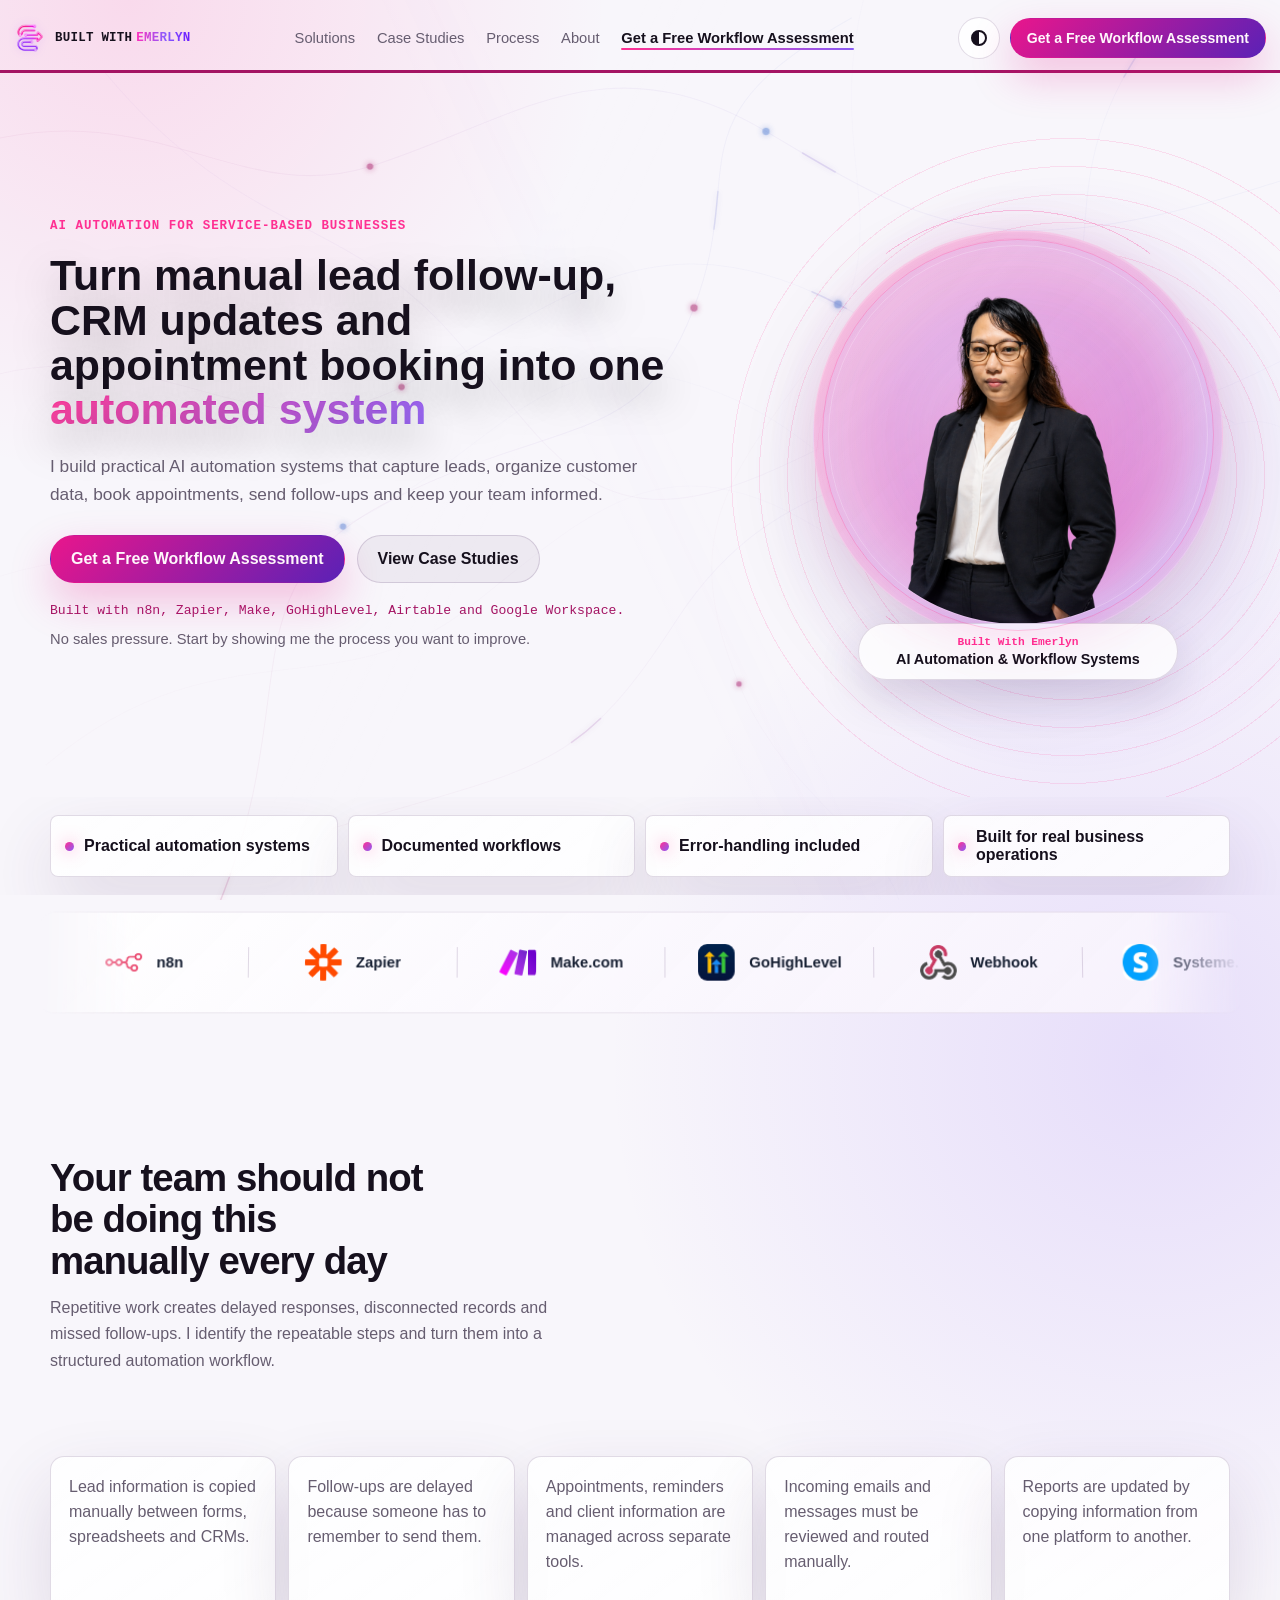
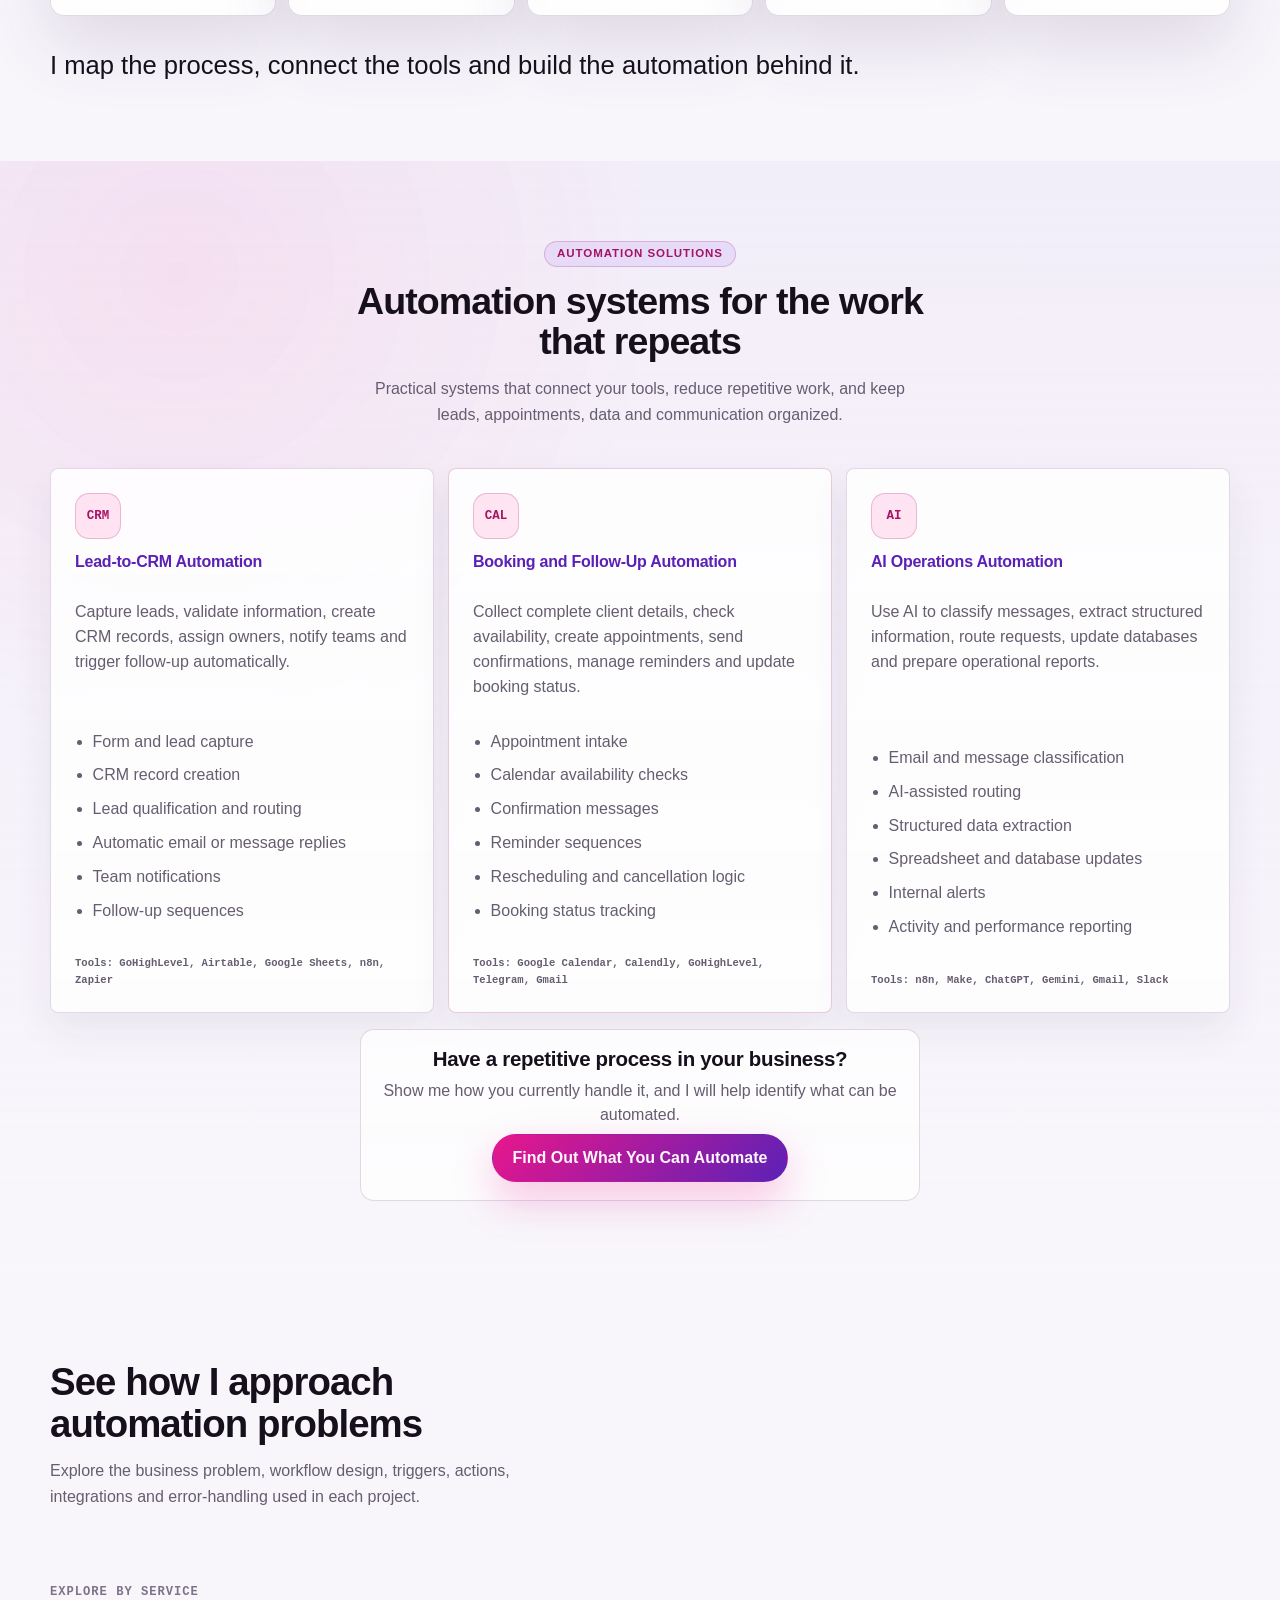
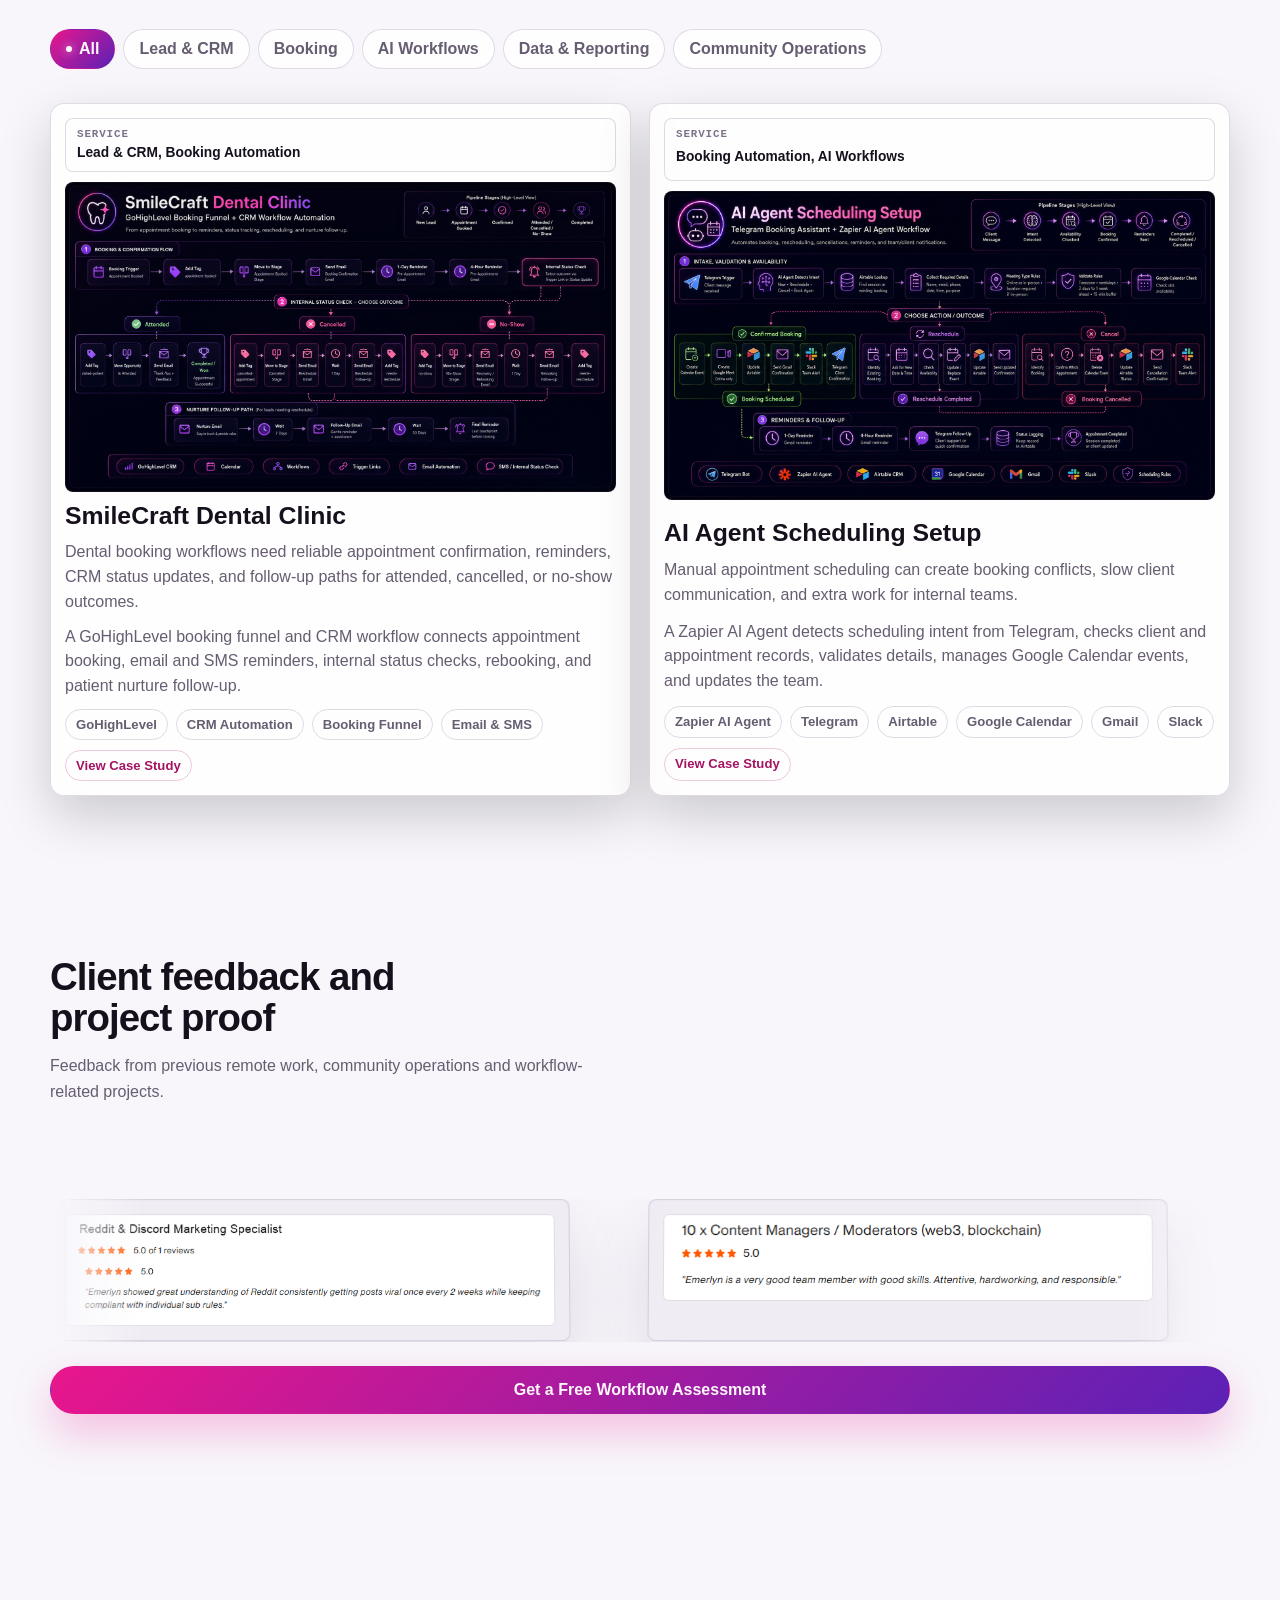
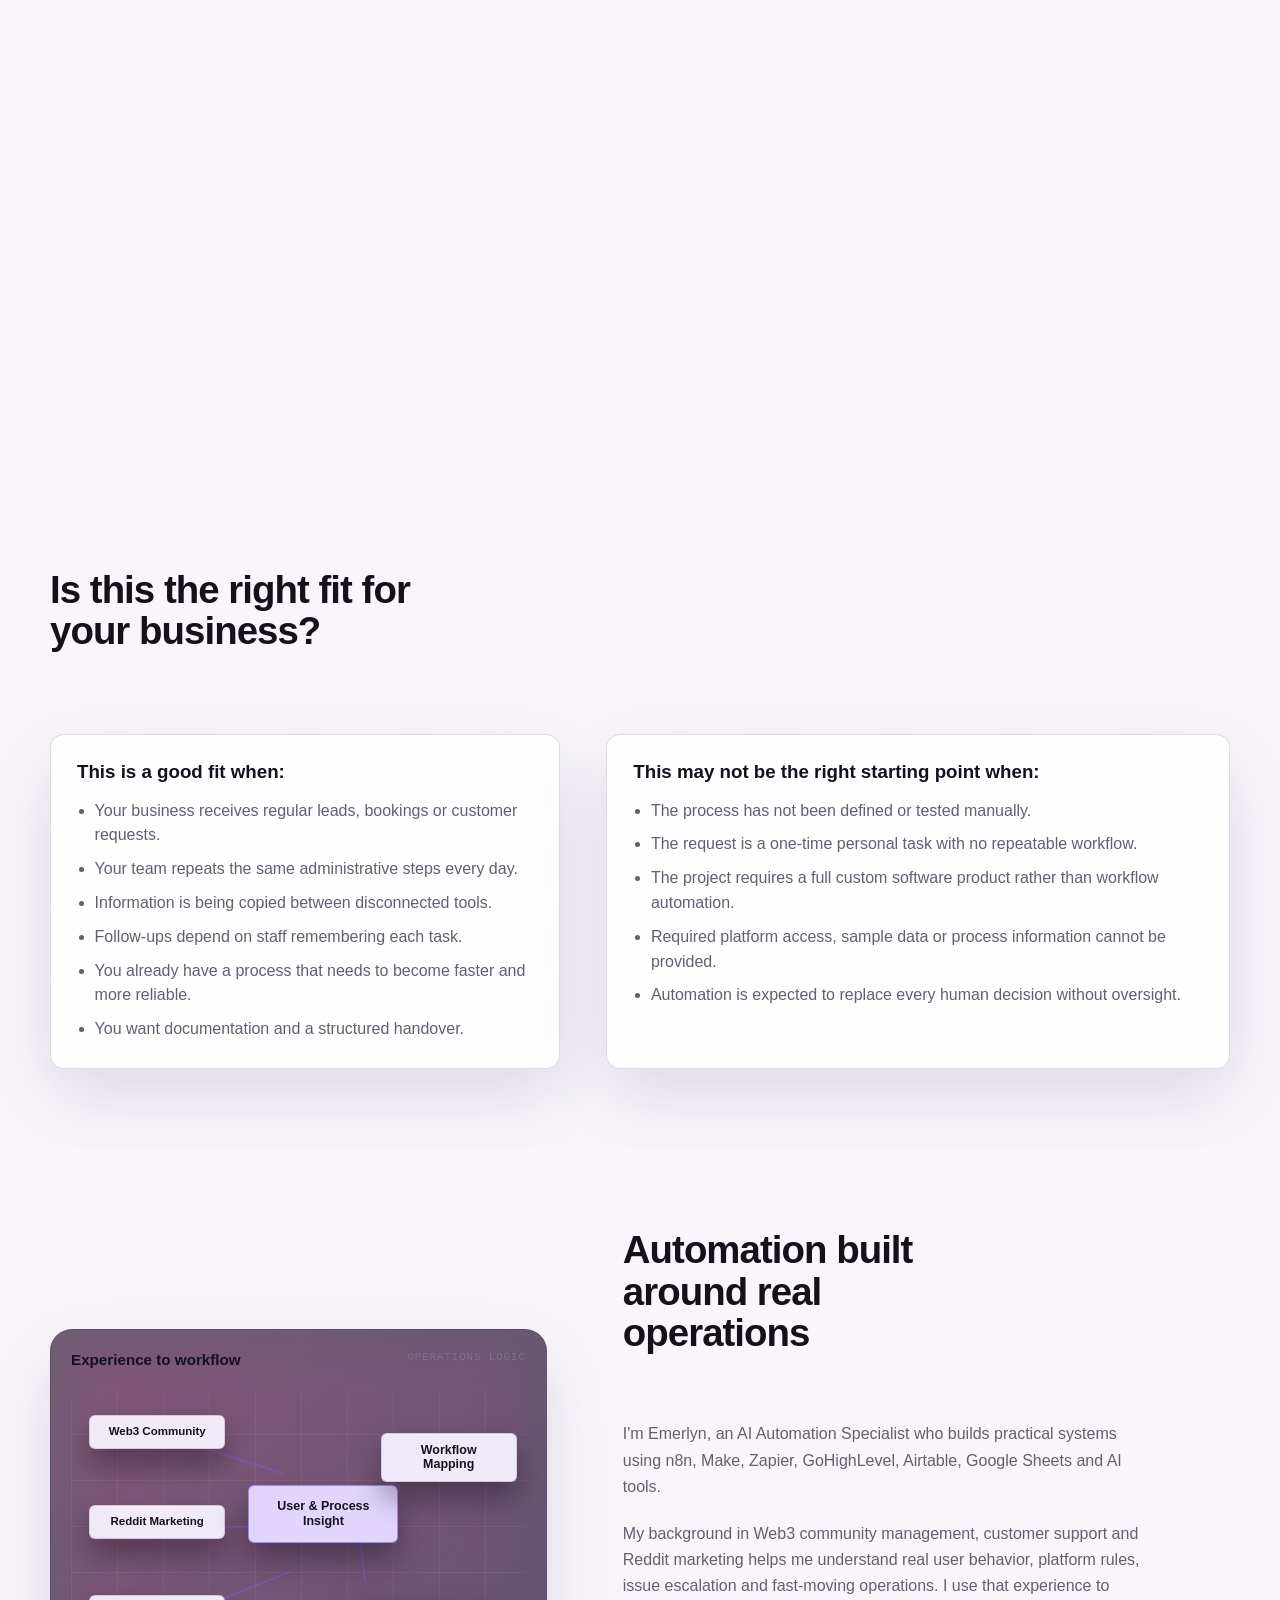
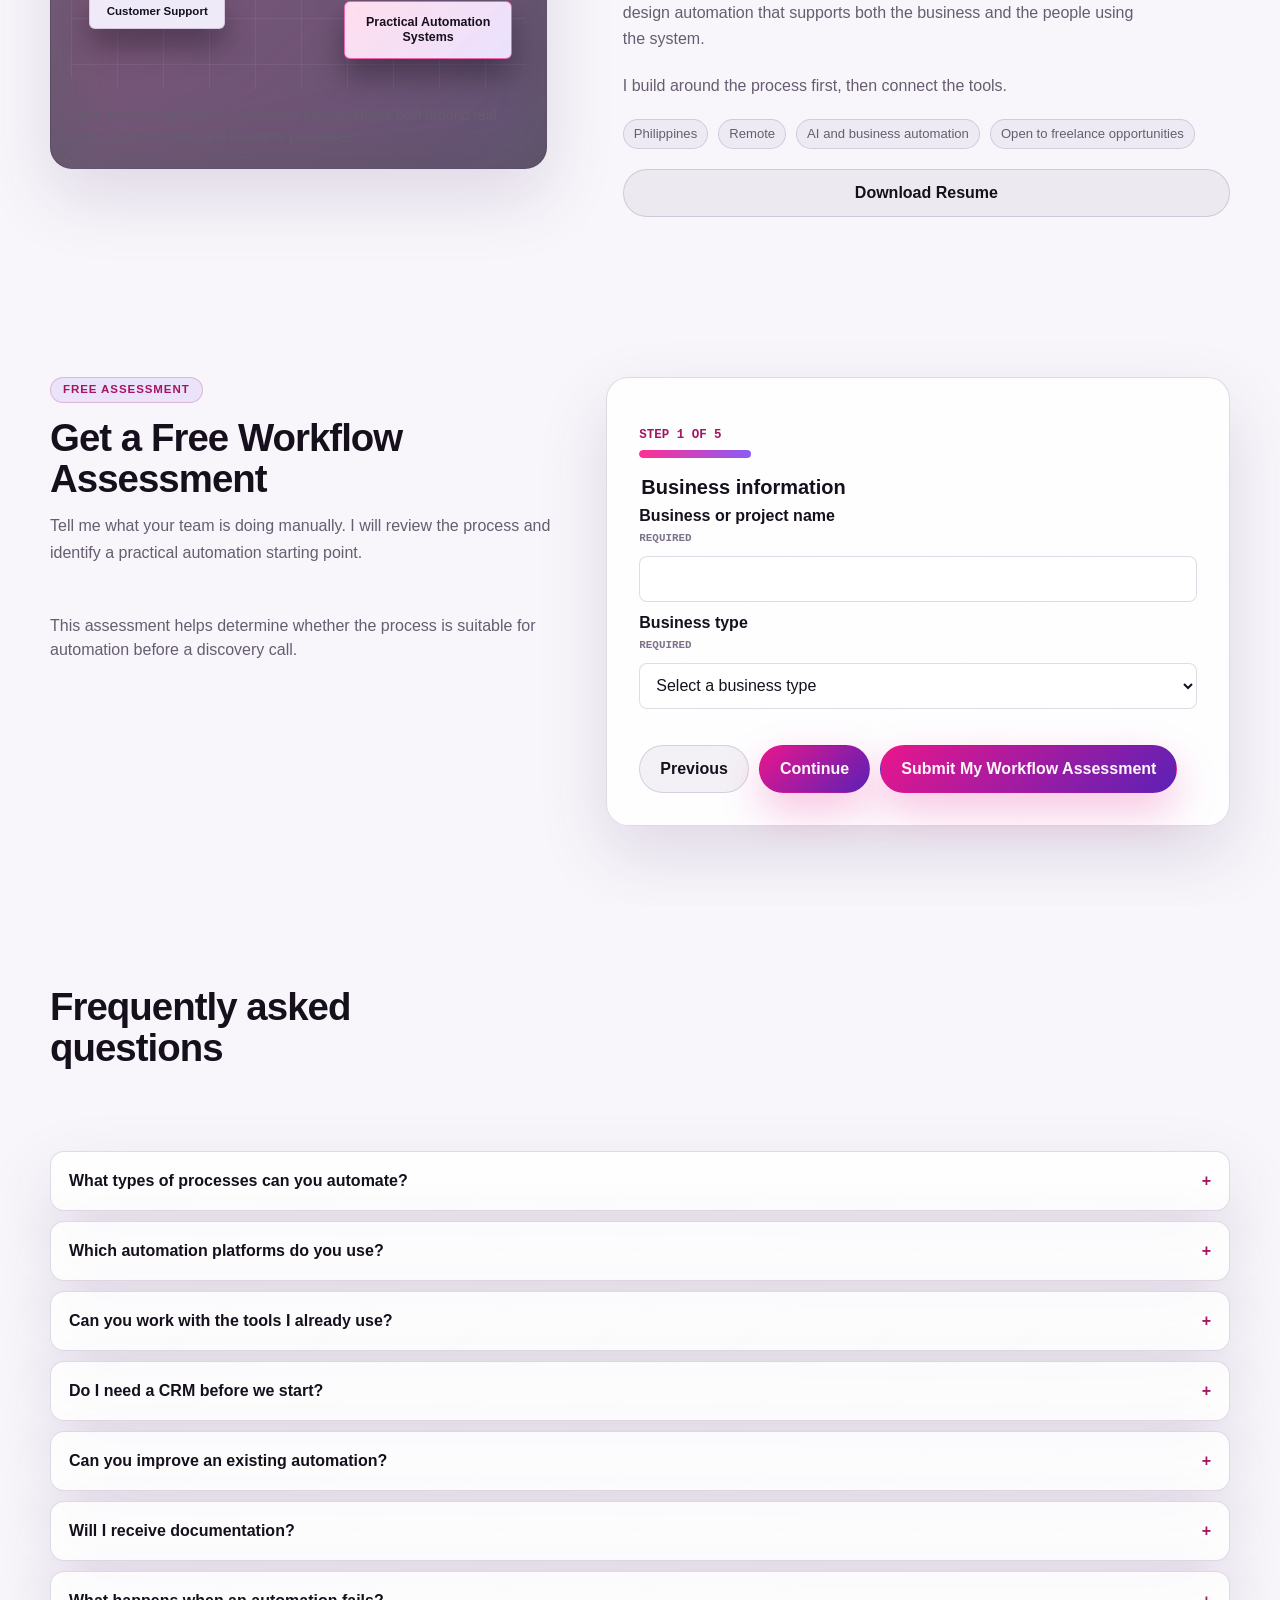
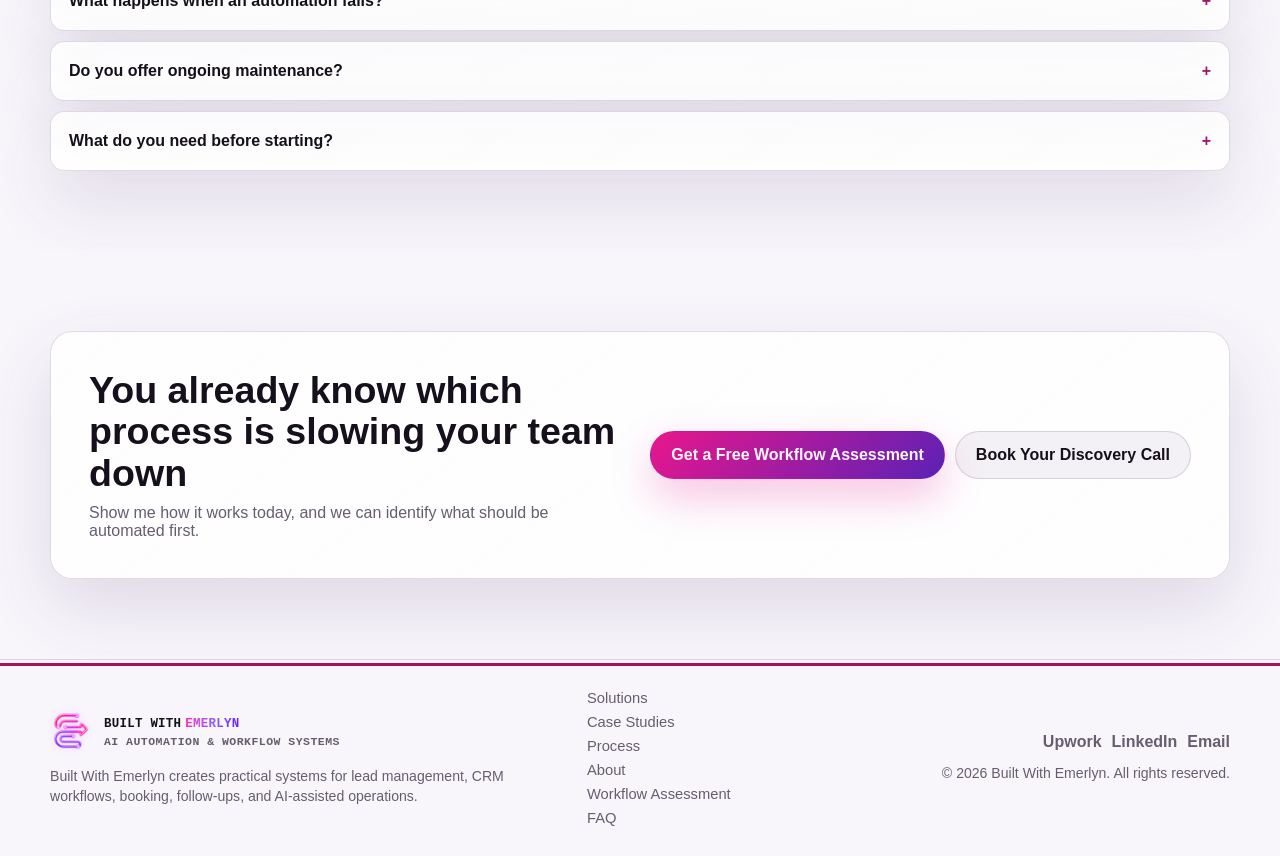
==== commit 5444ff22: "Transform portfolio into workflow assessment funnel" ====
--- a/Built-with-emerlyn/index.html
+++ b/Built-with-emerlyn/index.html
@@ -4,10 +4,11 @@
   <meta charset="UTF-8">
   <meta name="viewport" content="width=device-width, initial-scale=1.0">
   <meta name="color-scheme" content="dark light">
-  <title>Built With Emerlyn | AI Automation Specialist</title>
-  <meta name="description" content="Portfolio of Emerlyn Bequio, an AI Automation Specialist building practical systems for lead management, CRM workflows, appointment booking, follow-ups, and AI-assisted operations.">
-  <meta property="og:title" content="Built With Emerlyn | AI Automation Specialist">
-  <meta property="og:description" content="Practical systems for lead management, CRM workflows, appointment booking, follow-ups, and AI-assisted operations.">
+  <title>AI Automation Specialist for Business Workflows | Built With Emerlyn</title>
+  <meta name="description" content="Emerlyn builds practical AI automation systems for lead capture, CRM updates, appointment booking, follow-ups, message routing and business operations.">
+  <link rel="canonical" href="https://builtbyemerlyn.com/">
+  <meta property="og:title" content="AI Automation Specialist for Business Workflows | Built With Emerlyn">
+  <meta property="og:description" content="Practical AI automation systems for lead capture, CRM updates, appointment booking, follow-ups, message routing and business operations.">
   <meta property="og:type" content="website">
   <meta property="og:image" content="assets/branding/apple-touch-icon.png">
   <link rel="icon" type="image/png" sizes="32x32" href="assets/branding/favicon-32.png">
@@ -26,7 +27,7 @@
       "@context": "https://schema.org",
       "@type": "ProfessionalService",
       "name": "Built With Emerlyn",
-      "url": "https://builtwithemerlyn.com",
+      "url": "https://builtbyemerlyn.com",
       "founder": {
         "@type": "Person",
         "name": "Emerlyn Bequio",
@@ -42,7 +43,7 @@
         "CRM Automation",
         "Lead Management",
         "Appointment Booking",
-        "Workflow Consultation"
+        "Workflow Assessment"
       ]
     }
   </script>
@@ -149,20 +150,18 @@
       </button>
 
       <div class="nav-menu" id="primary-menu" data-nav-menu>
-        <a href="#home">Home</a>
+        <a href="#services">Solutions</a>
+        <a href="#work">Case Studies</a>
+        <a href="#process">Process</a>
         <a href="#about">About</a>
-        <a href="#services">Services</a>
-        <a href="#process">Process</a>
-        <a href="#work">Case Studies</a>
-        <a href="#feedback">Testimonials</a>
-        <a href="#contact">Contact</a>
+        <a class="nav-assessment-link" href="#workflow-assessment" data-track-event="header_assessment_clicked">Get a Free Workflow Assessment</a>
       </div>
 
       <div class="nav-actions">
         <button class="theme-toggle" type="button" aria-label="Switch to light theme" data-theme-toggle>
           <span class="theme-icon" aria-hidden="true"></span>
         </button>
-        <a class="button button-small button-primary" href="#contact">Book a Call</a>
+        <a class="button button-small button-primary" href="#workflow-assessment" data-track-event="header_assessment_clicked">Get a Free Workflow Assessment</a>
       </div>
     </nav>
   </header>
@@ -172,13 +171,15 @@
       <div class="hero-bg" aria-hidden="true"></div>
       <div class="container hero-grid">
         <div class="hero-copy reveal">
-          <p class="eyebrow">AI AUTOMATION SPECIALIST</p>
-          <h1>I build <span>automated systems</span> that reduce manual work and help businesses <span>operate efficiently</span></h1>
-          <p class="hero-text">I design practical automation systems using n8n, Zapier, Make.com, GoHighLevel, Airtable, Google Sheets, and AI tools.</p>
+          <p class="eyebrow">AI AUTOMATION FOR SERVICE-BASED BUSINESSES</p>
+          <h1>Turn manual lead follow-up, CRM updates and appointment booking into one <span>automated system</span></h1>
+          <p class="hero-text">I build practical AI automation systems that capture leads, organize customer data, book appointments, send follow-ups and keep your team informed.</p>
           <div class="hero-actions" aria-label="Main actions">
-            <a class="button button-primary" href="#work">View Case Studies</a>
-            <a class="button button-secondary" href="#contact">Book a Discovery Call</a>
-          </div>
+            <a class="button button-primary" href="#workflow-assessment" data-track-event="hero_primary_cta_clicked">Get a Free Workflow Assessment</a>
+            <a class="button button-secondary" href="#work" data-track-event="hero_case_studies_clicked">View Case Studies</a>
+          </div>
+          <p class="hero-tool-note">Built with n8n, Zapier, Make, GoHighLevel, Airtable and Google Workspace.</p>
+          <p class="hero-reassurance">No sales pressure. Start by showing me the process you want to improve.</p>
         </div>
 
         <figure class="hero-portrait reveal" aria-label="Portrait of Emerlyn Bequio">
@@ -194,9 +195,174 @@
       </div>
     </section>
 
+    <section class="trust-strip section" aria-label="Portfolio trust points">
+      <div class="container trust-grid reveal">
+        <span>Practical automation systems</span>
+        <span>Documented workflows</span>
+        <span>Error-handling included</span>
+        <span>Built for real business operations</span>
+      </div>
+    </section>
+
     <section class="hero-tools" aria-label="Automation tools">
       <div class="container">
         <div class="tool-rail" id="toolRail" aria-live="polite"></div>
+      </div>
+    </section>
+
+    <section class="section problems-section" id="problems">
+      <div class="container section-stack">
+        <div class="section-header reveal">
+          <h2 class="section-title">Your team should not be doing this manually every day</h2>
+          <p class="section-description">Repetitive work creates delayed responses, disconnected records and missed follow-ups. I identify the repeatable steps and turn them into a structured automation workflow.</p>
+        </div>
+        <div class="problem-grid reveal">
+          <article>Lead information is copied manually between forms, spreadsheets and CRMs.</article>
+          <article>Follow-ups are delayed because someone has to remember to send them.</article>
+          <article>Appointments, reminders and client information are managed across separate tools.</article>
+          <article>Incoming emails and messages must be reviewed and routed manually.</article>
+          <article>Reports are updated by copying information from one platform to another.</article>
+        </div>
+        <p class="transition-statement reveal">I map the process, connect the tools and build the automation behind it.</p>
+      </div>
+    </section>
+
+    <section class="section services-section" id="services">
+      <div class="container section-stack">
+        <div class="section-header services-header reveal">
+          <span class="section-pill">Automation Solutions</span>
+          <h2 class="section-title" id="services-title">Automation systems for the work that repeats</h2>
+          <p class="section-description">Practical systems that connect your tools, reduce repetitive work, and keep leads, appointments, data and communication organized.</p>
+        </div>
+
+        <div class="solution-grid reveal">
+          <article class="service-card solution-card">
+            <span class="solution-icon" aria-hidden="true">CRM</span>
+            <h3>Lead-to-CRM Automation</h3>
+            <p>Capture leads, validate information, create CRM records, assign owners, notify teams and trigger follow-up automatically.</p>
+            <ul>
+              <li>Form and lead capture</li>
+              <li>CRM record creation</li>
+              <li>Lead qualification and routing</li>
+              <li>Automatic email or message replies</li>
+              <li>Team notifications</li>
+              <li>Follow-up sequences</li>
+            </ul>
+            <p class="service-tools">Tools: GoHighLevel, Airtable, Google Sheets, n8n, Zapier</p>
+          </article>
+          <article class="service-card solution-card is-featured">
+            <span class="solution-icon" aria-hidden="true">CAL</span>
+            <h3>Booking and Follow-Up Automation</h3>
+            <p>Collect complete client details, check availability, create appointments, send confirmations, manage reminders and update booking status.</p>
+            <ul>
+              <li>Appointment intake</li>
+              <li>Calendar availability checks</li>
+              <li>Confirmation messages</li>
+              <li>Reminder sequences</li>
+              <li>Rescheduling and cancellation logic</li>
+              <li>Booking status tracking</li>
+            </ul>
+            <p class="service-tools">Tools: Google Calendar, Calendly, GoHighLevel, Telegram, Gmail</p>
+          </article>
+          <article class="service-card solution-card">
+            <span class="solution-icon" aria-hidden="true">AI</span>
+            <h3>AI Operations Automation</h3>
+            <p>Use AI to classify messages, extract structured information, route requests, update databases and prepare operational reports.</p>
+            <ul>
+              <li>Email and message classification</li>
+              <li>AI-assisted routing</li>
+              <li>Structured data extraction</li>
+              <li>Spreadsheet and database updates</li>
+              <li>Internal alerts</li>
+              <li>Activity and performance reporting</li>
+            </ul>
+            <p class="service-tools">Tools: n8n, Make, ChatGPT, Gemini, Gmail, Slack</p>
+          </article>
+        </div>
+
+        <div class="services-cta reveal">
+          <h3>Have a repetitive process in your business?</h3>
+          <p>Show me how you currently handle it, and I will help identify what can be automated.</p>
+          <a class="button button-primary" href="#workflow-assessment" data-track-event="solution_cta_clicked">Find Out What You Can Automate</a>
+        </div>
+      </div>
+    </section>
+
+    <section class="section work-section" id="work">
+      <div class="container section-stack">
+        <div class="section-header reveal">
+          <h2 class="section-title">See how I approach automation problems</h2>
+          <p class="section-description">Explore the business problem, workflow design, triggers, actions, integrations and error-handling used in each project.</p>
+        </div>
+        <p class="filter-label reveal">Explore by service</p>
+        <div class="filters reveal" role="group" aria-label="Filter case studies by service">
+          <button class="filter-button is-active" type="button" data-filter="all" aria-pressed="true">All</button>
+          <button class="filter-button" type="button" data-filter="lead-crm" aria-pressed="false">Lead &amp; CRM</button>
+          <button class="filter-button" type="button" data-filter="booking" aria-pressed="false">Booking</button>
+          <button class="filter-button" type="button" data-filter="ai-workflows" aria-pressed="false">AI Workflows</button>
+          <button class="filter-button" type="button" data-filter="data-reporting" aria-pressed="false">Data &amp; Reporting</button>
+          <button class="filter-button" type="button" data-filter="community-operations" aria-pressed="false">Community Operations</button>
+        </div>
+        <div class="project-grid" id="projectGrid" aria-live="polite"></div>
+      </div>
+    </section>
+
+    <section class="section feedback-section" id="feedback">
+      <div class="container feedback-grid reveal">
+        <div class="section-header">
+          <h2 class="section-title">Client feedback and project proof</h2>
+          <p class="section-description">Feedback from previous remote work, community operations and workflow-related projects.</p>
+        </div>
+        <div id="testimonialList" class="testimonial-list">
+          <!-- Upwork proof images are authentic user-provided screenshots. Dates and durations were removed from the displayed image copies. -->
+        </div>
+        <a class="button button-primary" href="#workflow-assessment" data-track-event="testimonial_cta_clicked">Get a Free Workflow Assessment</a>
+      </div>
+    </section>
+
+    <section class="section process-section" id="process">
+      <div class="container section-stack">
+        <div class="section-header reveal">
+          <h2 class="section-title">From manual process to working automation</h2>
+          <p class="section-description">A structured implementation process designed around your current workflow, tools and operational requirements.</p>
+        </div>
+        <ol class="process-list process-list-four reveal">
+          <li><span class="process-icon" aria-hidden="true">01</span><strong>Audit</strong><span>Review the current workflow, tools, repetitive tasks, bottlenecks and desired outcome.</span></li>
+          <li><span class="process-icon" aria-hidden="true">02</span><strong>Design</strong><span>Map the triggers, actions, conditions, data structure, integrations and exception paths.</span></li>
+          <li><span class="process-icon" aria-hidden="true">03</span><strong>Build and Test</strong><span>Connect the platforms, configure the automation and test successful, duplicate, incomplete and failed scenarios.</span></li>
+          <li><span class="process-icon" aria-hidden="true">04</span><strong>Launch and Handover</strong><span>Deploy the workflow and provide documentation, usage instructions and maintenance recommendations.</span></li>
+        </ol>
+      </div>
+    </section>
+
+    <section class="section fit-section" id="fit">
+      <div class="container section-stack">
+        <div class="section-header reveal">
+          <h2 class="section-title">Is this the right fit for your business?</h2>
+        </div>
+        <div class="fit-grid reveal">
+          <article>
+            <h3>This is a good fit when:</h3>
+            <ul>
+              <li>Your business receives regular leads, bookings or customer requests.</li>
+              <li>Your team repeats the same administrative steps every day.</li>
+              <li>Information is being copied between disconnected tools.</li>
+              <li>Follow-ups depend on staff remembering each task.</li>
+              <li>You already have a process that needs to become faster and more reliable.</li>
+              <li>You want documentation and a structured handover.</li>
+            </ul>
+          </article>
+          <article>
+            <h3>This may not be the right starting point when:</h3>
+            <ul>
+              <li>The process has not been defined or tested manually.</li>
+              <li>The request is a one-time personal task with no repeatable workflow.</li>
+              <li>The project requires a full custom software product rather than workflow automation.</li>
+              <li>Required platform access, sample data or process information cannot be provided.</li>
+              <li>Automation is expected to replace every human decision without oversight.</li>
+            </ul>
+          </article>
+        </div>
       </div>
     </section>
 
@@ -204,8 +370,8 @@
       <div class="container about-grid">
         <figure class="about-workflow-card reveal" aria-label="How Emerlyn's community, marketing, and customer support experience informs her automation workflow design.">
           <div class="workflow-card-top">
-            <span>How My Experience Shapes Automation</span>
             <span>Experience to workflow</span>
+            <span>Operations logic</span>
           </div>
           <div class="workflow-preview-map">
             <span class="workflow-node source-node web3">Web3 Community</span>
@@ -220,323 +386,185 @@
             <span class="workflow-path path-insight" aria-hidden="true"><span class="workflow-signal"></span></span>
             <span class="workflow-path path-mapping" aria-hidden="true"><span class="workflow-signal"></span></span>
           </div>
-          <figcaption>I turn frontline operations experience into workflows built around real users, platform rules, and business processes.</figcaption>
+          <figcaption>I turn frontline operations experience into workflows built around real users, platform rules and business processes.</figcaption>
         </figure>
         <div class="about-copy reveal">
           <div class="section-header">
-            <span class="section-pill">About Me</span>
-            <h2 class="section-title">Automation built for real operations</h2>
-          </div>
-          <p>I'm an AI Automation Specialist who builds practical systems using n8n, Make.com, Zapier, GoHighLevel, Airtable, Google Sheets, and AI tools. I help businesses automate lead capture, CRM updates, booking, follow-ups, and internal operations.</p>
-          <p>My background in Web3 community management, customer support, and Reddit marketing helps me understand user behavior, platform rules, issue escalation, and fast-moving workflows. I use that experience to build automation that works for both the business and the people using it.</p>
+            <h2 class="section-title">Automation built around real operations</h2>
+          </div>
+          <p>I'm Emerlyn, an AI Automation Specialist who builds practical systems using n8n, Make, Zapier, GoHighLevel, Airtable, Google Sheets and AI tools.</p>
+          <p>My background in Web3 community management, customer support and Reddit marketing helps me understand real user behavior, platform rules, issue escalation and fast-moving operations. I use that experience to design automation that supports both the business and the people using the system.</p>
           <p>I build around the process first, then connect the tools.</p>
           <div class="info-strip" aria-label="Profile facts">
             <span>Philippines</span>
             <span>Remote</span>
-            <span>AI and Business Automation</span>
+            <span>AI and business automation</span>
             <span>Open to freelance opportunities</span>
           </div>
-          <a class="button button-secondary" href="assets/resume/Emerlyn-Bequio-Resume.pdf" download>Download Resume</a>
-        </div>
-      </div>
-    </section>
-
-    <section class="section services-section" id="services">
-      <div class="container section-stack">
-        <div class="section-header services-header reveal">
-          <span class="section-pill">What I Build</span>
-          <h2 class="section-title" id="services-title">Automation Services</h2>
-          <p class="section-description">Practical systems that connect your tools, reduce repetitive work, and keep leads, appointments, data, and communication organized.</p>
-        </div>
-
-        <div class="services-carousel reveal" data-service-carousel role="region" aria-roledescription="carousel" aria-labelledby="services-title" tabindex="0">
-          <div class="services-stage" data-service-stage aria-live="polite">
-          <article class="service-card is-prev" data-service-slide data-offset="-1" role="group" aria-roledescription="slide" aria-label="Service 1 of 6" aria-selected="false" tabindex="0">
-            <div class="service-card-summary">
-              <span class="service-icon" aria-hidden="true">
-                <svg viewBox="0 0 24 24" focusable="false">
-                  <path d="M7 7h4v4H7zM13 13h4v4h-4zM5 9H3v8h8v-2H5zM13 9h6v2h-6zM11 13h-1v-2h1z" />
-                </svg>
-              </span>
-              <h3>Workflow Automation</h3>
+          <a class="button button-secondary" href="assets/resume/Emerlyn-Bequio-Resume.pdf" download data-track-event="resume_downloaded">Download Resume</a>
+        </div>
+      </div>
+    </section>
+
+    <section class="section assessment-section" id="workflow-assessment">
+      <div class="container assessment-grid">
+        <div class="assessment-copy reveal">
+          <div class="section-header">
+            <span class="section-pill">Free Assessment</span>
+            <h2 class="section-title" id="assessment-heading">Get a Free Workflow Assessment</h2>
+            <p class="section-description">Tell me what your team is doing manually. I will review the process and identify a practical automation starting point.</p>
+          </div>
+          <p class="assessment-note">This assessment helps determine whether the process is suitable for automation before a discovery call.</p>
+        </div>
+        <form class="assessment-form reveal" id="workflowAssessmentForm" novalidate>
+          <div class="form-live-region" id="formLiveRegion" aria-live="polite"></div>
+          <div class="assessment-progress" aria-live="polite"><span data-step-status>Step 1 of 5</span><span class="progress-track"><span data-progress-bar></span></span></div>
+
+          <fieldset class="assessment-step is-active" data-assessment-step="1">
+            <legend>Business information</legend>
+            <label for="businessName">Business or project name <span>Required</span></label>
+            <input id="businessName" name="business_name" type="text" required>
+            <label for="businessType">Business type <span>Required</span></label>
+            <select id="businessType" name="business_type" required>
+              <option value="">Select a business type</option>
+              <option>Service business</option>
+              <option>Agency</option>
+              <option>Professional services</option>
+              <option>E-commerce</option>
+              <option>Local business</option>
+              <option>Community or Web3 project</option>
+              <option>Creator or marketing business</option>
+              <option>Other</option>
+            </select>
+          </fieldset>
+
+          <fieldset class="assessment-step" data-assessment-step="2" hidden>
+            <legend>Current bottleneck</legend>
+            <p class="field-question">Which process is taking the most manual time? <span>Required</span></p>
+            <div class="choice-grid">
+              <label><input type="radio" name="primary_bottleneck" value="Lead management" required>Lead management</label>
+              <label><input type="radio" name="primary_bottleneck" value="CRM updates">CRM updates</label>
+              <label><input type="radio" name="primary_bottleneck" value="Appointment booking">Appointment booking</label>
+              <label><input type="radio" name="primary_bottleneck" value="Follow-ups">Follow-ups</label>
+              <label><input type="radio" name="primary_bottleneck" value="Email or message routing">Email or message routing</label>
+              <label><input type="radio" name="primary_bottleneck" value="Data tracking and reporting">Data tracking and reporting</label>
+              <label><input type="radio" name="primary_bottleneck" value="Community or marketing operations">Community or marketing operations</label>
+              <label><input type="radio" name="primary_bottleneck" value="Other">Other</label>
             </div>
-            <div class="service-card-details">
-              <p class="service-description">I build end-to-end workflows that connect your tools, automate repetitive tasks, and keep business processes moving without constant manual work.</p>
-              <ul class="service-benefits">
-                <li>Connect tools and handoffs</li>
-                <li>Automate repetitive steps</li>
-                <li>Keep process records clean</li>
-              </ul>
-              <p class="service-tools">Tools: n8n, Make.com, Zapier</p>
+            <label for="processDescription">Briefly describe the current process</label>
+            <textarea id="processDescription" name="process_description" rows="4"></textarea>
+          </fieldset>
+
+          <fieldset class="assessment-step" data-assessment-step="3" hidden>
+            <legend>Current tools</legend>
+            <p class="field-question">Which tools are currently part of the process? <span>Choose at least one</span></p>
+            <div class="choice-grid">
+              <label><input type="checkbox" name="current_tools" value="Google Sheets">Google Sheets</label>
+              <label><input type="checkbox" name="current_tools" value="Airtable">Airtable</label>
+              <label><input type="checkbox" name="current_tools" value="GoHighLevel">GoHighLevel</label>
+              <label><input type="checkbox" name="current_tools" value="Zapier">Zapier</label>
+              <label><input type="checkbox" name="current_tools" value="Make">Make</label>
+              <label><input type="checkbox" name="current_tools" value="n8n">n8n</label>
+              <label><input type="checkbox" name="current_tools" value="Gmail">Gmail</label>
+              <label><input type="checkbox" name="current_tools" value="Google Calendar">Google Calendar</label>
+              <label><input type="checkbox" name="current_tools" value="Calendly">Calendly</label>
+              <label><input type="checkbox" name="current_tools" value="Slack">Slack</label>
+              <label><input type="checkbox" name="current_tools" value="Telegram">Telegram</label>
+              <label><input type="checkbox" name="current_tools" value="Notion">Notion</label>
+              <label><input type="checkbox" name="current_tools" value="Other">Other</label>
+              <label><input type="checkbox" name="current_tools" value="No system yet">No system yet</label>
             </div>
-          </article>
-
-          <article class="service-card is-featured is-active" data-service-slide data-offset="0" role="group" aria-roledescription="slide" aria-label="Service 2 of 6" aria-selected="true" tabindex="0">
-            <div class="service-card-summary">
-              <span class="service-icon" aria-hidden="true">
-                <svg viewBox="0 0 24 24" focusable="false">
-                  <path d="M10 11a4 4 0 1 1 0-8 4 4 0 0 1 0 8Zm0 2c-4.4 0-7 2.1-7 5.6V21h14v-2.4c0-3.5-2.6-5.6-7-5.6Zm8-9h3v3h-3zM18 10h3v3h-3zM18 16h3v3h-3z" />
-                </svg>
-              </span>
-              <h3>Lead Capture &amp; CRM Systems</h3>
-            </div>
-            <div class="service-card-details">
-              <span class="service-badge">Popular System</span>
-              <p class="service-description">Capture inquiries, create CRM records, qualify leads, update pipelines, send automatic replies, and notify the right team.</p>
-              <ul class="service-benefits">
-                <li>Capture and organize inquiries</li>
-                <li>Update CRM records automatically</li>
-                <li>Notify the right person quickly</li>
-                <li>Support follow-up sequences</li>
-              </ul>
-              <p class="service-tools">Tools: GoHighLevel, Airtable, Google Sheets, n8n</p>
-            </div>
-          </article>
-
-          <article class="service-card is-next" data-service-slide data-offset="1" role="group" aria-roledescription="slide" aria-label="Service 3 of 6" aria-selected="false" tabindex="0">
-            <div class="service-card-summary">
-              <span class="service-icon" aria-hidden="true">
-                <svg viewBox="0 0 24 24" focusable="false">
-                  <path d="M7 2h2v3h6V2h2v3h3v16H4V5h3V2Zm11 8H6v9h12v-9Zm-9 2h3v3H9v-3Zm5.5.2 1.4 1.4-4 4-2.4-2.4 1.4-1.4 1 1 2.6-2.6Z" />
-                </svg>
-              </span>
-              <h3>Appointment Booking Automation</h3>
-            </div>
-            <div class="service-card-details">
-              <p class="service-description">Collect client details, check availability, create appointments, send confirmations, manage reminders, and update booking status.</p>
-              <ul class="service-benefits">
-                <li>Collect complete booking details</li>
-                <li>Send confirmations and reminders</li>
-                <li>Update appointment status</li>
-              </ul>
-              <p class="service-tools">Tools: Google Calendar, Calendly, GoHighLevel, Zapier</p>
-            </div>
-          </article>
-
-          <article class="service-card is-far-next" data-service-slide data-offset="2" role="group" aria-roledescription="slide" aria-label="Service 4 of 6" aria-selected="false" tabindex="0">
-            <div class="service-card-summary">
-              <span class="service-icon" aria-hidden="true">
-                <svg viewBox="0 0 24 24" focusable="false">
-                  <path d="M4 5h12v9H8l-4 4V5Zm14 3h2v10H9v-2h9V8Zm-9 1h5v2H9V9Zm0 3h3v2H9v-2Z" />
-                </svg>
-              </span>
-              <h3>AI Email &amp; Message Routing</h3>
-            </div>
-            <div class="service-card-details">
-              <p class="service-description">Use AI to classify incoming messages, detect priority, route requests, prepare replies, and alert the appropriate team.</p>
-              <ul class="service-benefits">
-                <li>Classify incoming messages</li>
-                <li>Route requests by purpose</li>
-                <li>Alert teams when review is needed</li>
-              </ul>
-              <p class="service-tools">Tools: n8n, Make.com, ChatGPT, Gemini, Gmail</p>
-            </div>
-          </article>
-
-          <article class="service-card" data-service-slide data-offset="3" role="group" aria-roledescription="slide" aria-label="Service 5 of 6" aria-selected="false" tabindex="-1">
-            <div class="service-card-summary">
-              <span class="service-icon" aria-hidden="true">
-                <svg viewBox="0 0 24 24" focusable="false">
-                  <path d="M4 19h16v2H4V3h2v16Zm4-7h3v5H8v-5Zm5-6h3v11h-3V6Zm5 3h3v8h-3V9Z" />
-                </svg>
-              </span>
-              <h3>Data Tracking &amp; Reporting</h3>
-            </div>
-            <div class="service-card-details">
-              <p class="service-description">Automatically collect, organize, update, and report information across spreadsheets, databases, CRMs, and internal tools.</p>
-              <ul class="service-benefits">
-                <li>Collect data from connected tools</li>
-                <li>Update sheets and databases</li>
-                <li>Keep reports easier to review</li>
-              </ul>
-              <p class="service-tools">Tools: Google Sheets, Airtable, Notion, Slack</p>
-            </div>
-          </article>
-
-          <article class="service-card is-far-prev" data-service-slide data-offset="-2" role="group" aria-roledescription="slide" aria-label="Service 6 of 6" aria-selected="false" tabindex="0">
-            <div class="service-card-summary">
-              <span class="service-icon" aria-hidden="true">
-                <svg viewBox="0 0 24 24" focusable="false">
-                  <path d="M4 10v5h3l6 4V6L7 10H4Zm12-1.5v8.9c2-.8 3.4-2.5 3.4-4.4S18 9.3 16 8.5ZM7 17H5v4h2v-4Z" />
-                </svg>
-              </span>
-              <h3>Community &amp; Marketing Automation</h3>
-            </div>
-            <div class="service-card-details">
-              <p class="service-description">Organize community activity, campaign tracking, announcements, moderation alerts, content logs, and engagement reporting.</p>
-              <ul class="service-benefits">
-                <li>Track activity and campaigns</li>
-                <li>Route moderation alerts</li>
-                <li>Organize engagement logs</li>
-              </ul>
-              <p class="service-note">My Web3 community management and Reddit marketing background helps me build workflows around audience behavior, platform rules, moderation, and issue escalation.</p>
-              <p class="service-tools">Tools: Reddit, Discord, Telegram, Slack, webhooks</p>
-            </div>
-          </article>
-          </div>
-
-          <div class="services-carousel-controls" aria-label="Automation services controls">
-            <button class="service-control" type="button" data-service-prev aria-label="Previous service">Previous</button>
-            <div class="service-dots" data-service-dots aria-label="Choose service"></div>
-            <span class="service-count" data-service-count>Service 2 of 6</span>
-            <button class="service-control" type="button" data-service-next aria-label="Next service">Next</button>
-          </div>
-        </div>
-
-        <div class="services-cta reveal">
-          <h3>Have a repetitive process in your business?</h3>
-          <p>Show me how you currently handle it, and I'll help identify what can be automated.</p>
-          <a class="button button-primary" href="#contact">Discuss Your Workflow</a>
-        </div>
-      </div>
-    </section>
-
-    <section class="section process-section" id="process">
+          </fieldset>
+
+          <fieldset class="assessment-step" data-assessment-step="4" hidden>
+            <legend>Volume and desired outcome</legend>
+            <label for="weeklyVolume">Approximately how many leads, bookings or requests do you handle each week? <span>Required</span></label>
+            <select id="weeklyVolume" name="weekly_volume" required>
+              <option value="">Select volume</option>
+              <option>Fewer than 10</option>
+              <option>10-25</option>
+              <option>26-50</option>
+              <option>51-100</option>
+              <option>More than 100</option>
+              <option>Not sure</option>
+            </select>
+            <label for="desiredOutcome">What should happen automatically when this process runs? <span>Required</span></label>
+            <textarea id="desiredOutcome" name="desired_outcome" rows="4" required></textarea>
+            <label for="currentDelays">What usually goes wrong or causes delays?</label>
+            <textarea id="currentDelays" name="current_delays" rows="3"></textarea>
+          </fieldset>
+
+          <fieldset class="assessment-step" data-assessment-step="5" hidden>
+            <legend>Contact information</legend>
+            <label for="fullName">Full name <span>Required</span></label>
+            <input id="fullName" name="full_name" type="text" required>
+            <label for="businessEmail">Business email <span>Required</span></label>
+            <input id="businessEmail" name="email" type="email" required>
+            <label for="phoneTelegram">Phone or Telegram</label>
+            <input id="phoneTelegram" name="phone_or_telegram" type="text">
+            <label for="preferredContact">Preferred contact method <span>Required</span></label>
+            <select id="preferredContact" name="preferred_contact_method" required>
+              <option value="">Select contact method</option>
+              <option>Email</option>
+              <option>Telegram</option>
+              <option>Discovery call</option>
+            </select>
+            <label for="timeline">Project timeline <span>Required</span></label>
+            <select id="timeline" name="timeline" required>
+              <option value="">Select timeline</option>
+              <option>As soon as possible</option>
+              <option>Within 2-4 weeks</option>
+              <option>Within 1-2 months</option>
+              <option>Researching options</option>
+              <option>Not sure</option>
+            </select>
+            <label class="consent-row"><input type="checkbox" name="consent" value="true" required>I agree to be contacted regarding this workflow assessment.</label>
+          </fieldset>
+
+          <p class="form-status" id="assessmentStatus" role="status"></p>
+          <div class="assessment-actions">
+            <button class="button button-secondary" type="button" data-assessment-prev hidden>Previous</button>
+            <button class="button button-primary" type="button" data-assessment-next>Continue</button>
+            <button class="button button-primary" type="submit" data-assessment-submit hidden>Submit My Workflow Assessment</button>
+          </div>
+          <div class="assessment-fallback" data-assessment-fallback hidden>
+            <a class="button button-primary" href="https://calendly.com/emerlyn-techva/30min" target="_blank" rel="noreferrer" data-calendly-popup>Book Your Discovery Call</a>
+            <a class="button button-secondary" href="mailto:emerlyn.techva@gmail.com?subject=Workflow%20Assessment%20Inquiry" data-track-event="email_clicked">Email Workflow Details</a>
+          </div>
+        </form>
+      </div>
+    </section>
+
+    <section class="section faq-section" id="faq">
       <div class="container section-stack">
         <div class="section-header reveal">
-          <h2 class="section-title">How I build your workflow</h2>
-          <p class="section-description">From process mapping and system design to testing and handover.</p>
-        </div>
-        <ol class="process-list reveal">
-          <li>
-            <span class="process-icon" aria-hidden="true">
-              <svg viewBox="0 0 24 24" focusable="false">
-                <circle cx="11" cy="11" r="6"></circle>
-                <path d="m16 16 4 4"></path>
-              </svg>
-            </span>
-            <strong>Discover</strong>
-            <span>Understand the business process, manual tasks, tools, and goals.</span>
-          </li>
-          <li>
-            <span class="process-icon" aria-hidden="true">
-              <svg viewBox="0 0 24 24" focusable="false">
-                <path d="M5 6h4l3 12h4l3-12"></path>
-                <circle cx="5" cy="6" r="2"></circle>
-                <circle cx="12" cy="18" r="2"></circle>
-                <circle cx="19" cy="6" r="2"></circle>
-              </svg>
-            </span>
-            <strong>Map</strong>
-            <span>Create a clear workflow showing triggers, actions, conditions, and outcomes.</span>
-          </li>
-          <li>
-            <span class="process-icon" aria-hidden="true">
-              <svg viewBox="0 0 24 24" focusable="false">
-                <path d="M12 3 4 7l8 4 8-4-8-4Z"></path>
-                <path d="m4 12 8 4 8-4"></path>
-                <path d="m4 17 8 4 8-4"></path>
-              </svg>
-            </span>
-            <strong>Design</strong>
-            <span>Choose the correct automation platform, CRM, database, and integrations.</span>
-          </li>
-          <li>
-            <span class="process-icon" aria-hidden="true">
-              <svg viewBox="0 0 24 24" focusable="false">
-                <path d="M8 7V3"></path>
-                <path d="M16 7V3"></path>
-                <path d="M7 11h10"></path>
-                <path d="M9 21h6"></path>
-                <path d="M12 17v4"></path>
-                <path d="M6 7h12v5a6 6 0 0 1-12 0V7Z"></path>
-              </svg>
-            </span>
-            <strong>Build</strong>
-            <span>Connect applications, configure actions, and create the automation logic.</span>
-          </li>
-          <li>
-            <span class="process-icon" aria-hidden="true">
-              <svg viewBox="0 0 24 24" focusable="false">
-                <path d="M20 6 9 17l-5-5"></path>
-                <path d="M4 19h16"></path>
-              </svg>
-            </span>
-            <strong>Test</strong>
-            <span>Validate scenarios, prevent duplicates, and handle failed runs.</span>
-          </li>
-          <li>
-            <span class="process-icon" aria-hidden="true">
-              <svg viewBox="0 0 24 24" focusable="false">
-                <path d="M7 3h7l4 4v14H7V3Z"></path>
-                <path d="M14 3v5h5"></path>
-                <path d="M9 14h6"></path>
-                <path d="M9 18h4"></path>
-              </svg>
-            </span>
-            <strong>Hand over</strong>
-            <span>Provide workflow documentation, usage instructions, and recommendations.</span>
-          </li>
-        </ol>
-      </div>
-    </section>
-
-    <section class="section work-section" id="work">
-      <div class="container section-stack">
-        <div class="section-header reveal">
-          <span class="section-pill">Selected Work</span>
-          <h2 class="section-title">Automation projects and case studies</h2>
-          <p class="section-description">Verified project titles, categories, tools, and descriptions currently available.</p>
-        </div>
-        <p class="filter-label reveal">Explore by service</p>
-        <div class="filters reveal" role="group" aria-label="Filter case studies by service">
-          <button class="filter-button is-active" type="button" data-filter="all" aria-pressed="true">All</button>
-          <button class="filter-button" type="button" data-filter="lead-crm" aria-pressed="false">Lead &amp; CRM</button>
-          <button class="filter-button" type="button" data-filter="booking" aria-pressed="false">Booking</button>
-          <button class="filter-button" type="button" data-filter="ai-workflows" aria-pressed="false">AI Workflows</button>
-          <button class="filter-button" type="button" data-filter="data-reporting" aria-pressed="false">Data &amp; Reporting</button>
-          <button class="filter-button" type="button" data-filter="community-operations" aria-pressed="false">Community Operations</button>
-        </div>
-        <div class="project-grid" id="projectGrid" aria-live="polite"></div>
-      </div>
-    </section>
-
-    <section class="section feedback-section" id="feedback">
-      <div class="container feedback-grid reveal">
-        <div class="section-header">
-          <h2 class="section-title">Client feedback</h2>
-        </div>
-        <div id="testimonialList" class="testimonial-list">
-          <!-- Upwork proof images are authentic user-provided screenshots. Dates and durations were removed from the displayed image copies. -->
-        </div>
-      </div>
-    </section>
-
-    <section class="section contact-section" id="contact">
-      <div class="container contact-grid">
-        <div class="contact-copy reveal">
-          <div class="section-header">
-            <span class="section-pill">Start a Project</span>
-            <h2 class="section-title">Let's improve your workflow</h2>
-            <p class="section-description">Share the process you want to improve, the tools you already use, and the result you want from the automation.</p>
-          </div>
-          <dl class="contact-list">
-            <div>
-              <dt>Email</dt>
-              <dd><a href="mailto:emerlyn.techva@gmail.com">emerlyn.techva@gmail.com</a></dd>
-            </div>
-            <div>
-              <dt>Location</dt>
-              <dd>Philippines</dd>
-            </div>
-            <div>
-              <dt>Availability</dt>
-              <dd>Flexible for US EST/PST, UK GMT, AU AEST</dd>
-            </div>
-          </dl>
-        </div>
-
-        <aside class="contact-card reveal" aria-labelledby="booking-title">
-          <h3 id="booking-title">Book a Discovery Call</h3>
-          <p>15 to 20 minutes. We'll go over your current process and figure out what's worth automating first.</p>
-          <a class="button button-primary contact-cta" href="https://calendly.com/emerlyn-techva/30min" target="_blank" rel="noreferrer" data-calendly-popup>Discuss Your Workflow</a>
-          <div class="contact-divider">or connect on</div>
-          <div class="contact-socials" aria-label="Professional profiles">
-            <a class="social-button" href="https://www.upwork.com/freelancers/~019e681c2d37f22506?mp_source=share" target="_blank" rel="noopener noreferrer">Upwork</a>
-            <a class="social-button" href="https://linkedin.com/in/emerlynbequio" target="_blank" rel="noopener noreferrer">LinkedIn</a>
-          </div>
-        </aside>
-        </div>
+          <h2 class="section-title">Frequently asked questions</h2>
+        </div>
+        <div class="faq-list reveal" data-faq-list>
+          <article><button type="button" aria-expanded="false">What types of processes can you automate?</button><div hidden>I focus on repeatable workflows involving lead capture, CRM updates, appointment booking, follow-ups, message routing, data tracking, internal notifications and AI-assisted operations.</div></article>
+          <article><button type="button" aria-expanded="false">Which automation platforms do you use?</button><div hidden>I work with n8n, Zapier, Make, GoHighLevel, Airtable, Google Sheets and other connected business tools. The platform is selected based on the workflow, budget and integration requirements.</div></article>
+          <article><button type="button" aria-expanded="false">Can you work with the tools I already use?</button><div hidden>Yes. I first review your existing process and technology stack before recommending whether to keep, connect or replace a tool.</div></article>
+          <article><button type="button" aria-expanded="false">Do I need a CRM before we start?</button><div hidden>Not always. A lightweight database such as Airtable or Google Sheets may be enough for some workflows. More complex lead and pipeline processes may benefit from a CRM such as GoHighLevel.</div></article>
+          <article><button type="button" aria-expanded="false">Can you improve an existing automation?</button><div hidden>Yes. Existing workflows can be reviewed for duplicate records, missing conditions, failed runs, poor data structure and unnecessary manual steps.</div></article>
+          <article><button type="button" aria-expanded="false">Will I receive documentation?</button><div hidden>Yes. The handover can include a workflow map, trigger and action documentation, field mapping, usage instructions and maintenance recommendations.</div></article>
+          <article><button type="button" aria-expanded="false">What happens when an automation fails?</button><div hidden>The workflow should include validation, logging, retries, alerts or fallback handling based on the risk and importance of the process.</div></article>
+          <article><button type="button" aria-expanded="false">Do you offer ongoing maintenance?</button><div hidden>Ongoing monitoring and maintenance can be discussed depending on the platform, workflow complexity and required support level.</div></article>
+          <article><button type="button" aria-expanded="false">What do you need before starting?</button><div hidden>I typically need a clear description of the current process, access to the required platforms, sample records, expected outcomes and examples of common errors or exceptions.</div></article>
+        </div>
+      </div>
+    </section>
+
+    <section class="section final-cta-section" id="booking">
+      <div class="container final-cta-card reveal">
+        <div>
+          <h2>You already know which process is slowing your team down</h2>
+          <p>Show me how it works today, and we can identify what should be automated first.</p>
+        </div>
+        <div class="final-cta-actions">
+          <a class="button button-primary" href="#workflow-assessment">Get a Free Workflow Assessment</a>
+          <a class="button button-secondary" href="https://calendly.com/emerlyn-techva/30min" target="_blank" rel="noreferrer" data-calendly-popup>Book Your Discovery Call</a>
+        </div>
+      </div>
     </section>
   </main>
 
@@ -567,7 +595,20 @@
         </a>
         <p>Built With Emerlyn creates practical systems for lead management, CRM workflows, booking, follow-ups, and AI-assisted operations.</p>
       </div>
+      <nav class="footer-links" aria-label="Footer navigation">
+        <a href="#services">Solutions</a>
+        <a href="#work">Case Studies</a>
+        <a href="#process">Process</a>
+        <a href="#about">About</a>
+        <a href="#workflow-assessment">Workflow Assessment</a>
+        <a href="#faq">FAQ</a>
+      </nav>
       <div class="footer-legal">
+        <div class="footer-socials">
+          <a href="https://www.upwork.com/freelancers/~019e681c2d37f22506?mp_source=share" target="_blank" rel="noopener noreferrer" data-track-event="upwork_clicked">Upwork</a>
+          <a href="https://linkedin.com/in/emerlynbequio" target="_blank" rel="noopener noreferrer" data-track-event="linkedin_clicked">LinkedIn</a>
+          <a href="mailto:emerlyn.techva@gmail.com" data-track-event="email_clicked">Email</a>
+        </div>
         <p>&copy; <span id="year"></span> Built With Emerlyn. All rights reserved.</p>
       </div>
     </div>
--- a/Built-with-emerlyn/style.css
+++ b/Built-with-emerlyn/style.css
@@ -45,6 +45,10 @@
   --ambient-route-faint: 0.035;
   --ambient-route-strong: 0.1;
   --ambient-pulse-opacity: 0.34;
+  --depth-shadow: 0 34px 90px rgba(5, 3, 8, 0.42);
+  --depth-shadow-strong: 0 46px 120px rgba(5, 3, 8, 0.56);
+  --depth-edge: rgba(255, 255, 255, 0.18);
+  --depth-glow: rgba(255, 47, 146, 0.2);
 }
 
 [data-theme="light"] {
@@ -82,6 +86,10 @@
   --ambient-route-faint: 0.025;
   --ambient-route-strong: 0.065;
   --ambient-pulse-opacity: 0.2;
+  --depth-shadow: 0 28px 70px rgba(69, 32, 92, 0.14);
+  --depth-shadow-strong: 0 38px 92px rgba(69, 32, 92, 0.2);
+  --depth-edge: rgba(255, 255, 255, 0.74);
+  --depth-glow: rgba(164, 20, 99, 0.12);
 }
 
 * {
@@ -104,6 +112,24 @@
   transition: background-color 220ms ease, color 220ms ease;
 }
 
+body::before {
+  content: "";
+  position: fixed;
+  inset: 0;
+  z-index: 0;
+  pointer-events: none;
+  background:
+    linear-gradient(115deg, transparent 0 38%, rgba(255, 255, 255, 0.035) 40%, transparent 43%),
+    linear-gradient(245deg, transparent 0 48%, rgba(139, 92, 246, 0.035) 50%, transparent 53%);
+  opacity: 0.52;
+  mix-blend-mode: screen;
+}
+
+[data-theme="light"] body::before {
+  opacity: 0.24;
+  mix-blend-mode: multiply;
+}
+
 .ambient-effects {
   position: fixed;
   inset: 0;
@@ -203,6 +229,15 @@
   .circuit-pulse:nth-child(n + 3),
   .circuit-nodes circle:nth-child(n + 6) {
     display: none;
+  }
+
+  .portrait-ring,
+  .about-workflow-card,
+  .project-card,
+  .contact-card,
+  .tool-rail,
+  .testimonial-card {
+    transform: none;
   }
 }
 
@@ -454,6 +489,8 @@
   isolation: isolate;
   padding: 0;
   overflow: hidden;
+  perspective: 1400px;
+  transform-style: preserve-3d;
 }
 
 main > .section:not(.hero) {
@@ -869,10 +906,12 @@
   grid-template-columns: minmax(560px, 1.24fr) minmax(300px, 0.76fr);
   gap: clamp(30px, 5vw, 72px);
   align-items: center;
+  perspective: 1400px;
 }
 
 .hero-copy {
   max-width: 780px;
+  transform: translateZ(26px);
 }
 
 .eyebrow {
@@ -891,6 +930,9 @@
   font-size: clamp(2.35rem, 3.35vw, 3.65rem);
   line-height: 1.04;
   letter-spacing: 0;
+  text-shadow:
+    0 1px 0 rgba(255, 255, 255, 0.08),
+    0 18px 42px rgba(5, 3, 8, 0.34);
 }
 
 .hero h1 span {
@@ -922,6 +964,7 @@
   min-height: clamp(380px, 42vw, 560px);
   margin: 0;
   isolation: isolate;
+  transform-style: preserve-3d;
 }
 
 .portrait-orbit {
@@ -963,6 +1006,7 @@
 }
 
 .portrait-ring {
+  position: relative;
   width: min(72vw, 410px);
   aspect-ratio: 1;
   padding: clamp(8px, 1.4vw, 14px);
@@ -975,6 +1019,23 @@
     0 34px 90px var(--shadow),
     inset 0 1px 0 rgba(255, 255, 255, 0.22);
   backdrop-filter: blur(16px);
+  transform:
+    rotateX(var(--tilt-x, 0deg))
+    rotateY(var(--tilt-y, 0deg))
+    translateZ(34px);
+  transform-style: preserve-3d;
+  transition: transform 260ms ease, box-shadow 260ms ease;
+}
+
+.portrait-ring::after {
+  content: "";
+  position: absolute;
+  inset: 8%;
+  z-index: -1;
+  border-radius: inherit;
+  background: radial-gradient(circle, rgba(255, 47, 146, 0.24), rgba(139, 92, 246, 0.08), transparent 70%);
+  filter: blur(22px);
+  transform: translateZ(-42px) scale(1.08);
 }
 
 .portrait-ring img {
@@ -1050,6 +1111,23 @@
     rgba(35, 18, 48, 0.74);
   box-shadow: 0 28px 70px var(--shadow);
   padding: 20px;
+  transform:
+    rotateX(var(--tilt-x, 0deg))
+    rotateY(var(--tilt-y, 0deg))
+    translateZ(18px);
+  transform-style: preserve-3d;
+  transition: transform 260ms ease, box-shadow 260ms ease, border-color 220ms ease;
+}
+
+.about-workflow-card::after {
+  content: "";
+  position: absolute;
+  inset: 12px;
+  z-index: -1;
+  border-radius: inherit;
+  background: linear-gradient(135deg, rgba(255, 47, 146, 0.18), rgba(139, 92, 246, 0.08));
+  filter: blur(28px);
+  transform: translateZ(-34px);
 }
 
 .workflow-card-top {
@@ -1895,6 +1973,8 @@
     0 20px 48px var(--shadow),
     inset 0 1px 0 rgba(255, 255, 255, 0.08);
   mask-image: linear-gradient(90deg, transparent, #000 8%, #000 92%, transparent);
+  transform: perspective(1000px) rotateX(2deg) translateZ(18px);
+  transform-style: preserve-3d;
 }
 
 [data-theme="light"] .tool-rail {
@@ -2294,7 +2374,12 @@
   background: var(--surface-raised);
   box-shadow: 0 20px 52px rgba(5, 3, 8, 0.18);
   cursor: pointer;
-  transform: scale(1);
+  transform:
+    rotateX(var(--tilt-x, 0deg))
+    rotateY(var(--tilt-y, 0deg))
+    translateZ(0)
+    scale(1);
+  transform-style: preserve-3d;
   transition:
     transform 260ms cubic-bezier(0.16, 1, 0.3, 1),
     border-color 220ms ease,
@@ -2319,9 +2404,15 @@
 .project-card:focus-visible {
   border-color: rgba(255, 47, 146, 0.45);
   box-shadow:
+    var(--depth-shadow-strong),
     0 24px 68px rgba(233, 22, 140, 0.2),
     0 0 0 1px rgba(255, 47, 146, 0.12);
-  transform: translateY(-4px) scale(1.025);
+  transform:
+    rotateX(var(--tilt-x, 0deg))
+    rotateY(var(--tilt-y, 0deg))
+    translateY(-6px)
+    translateZ(28px)
+    scale(1.025);
 }
 
 .project-card:hover::after,
@@ -2351,6 +2442,7 @@
   border-style: solid;
   background: #0a0a0f;
   transition: border-color 220ms ease, box-shadow 220ms ease, transform 220ms ease;
+  transform: translateZ(18px);
 }
 
 .project-preview img {
@@ -2365,7 +2457,7 @@
 .project-card:focus-visible .project-preview {
   border-color: rgba(255, 47, 146, 0.38);
   box-shadow: 0 14px 34px rgba(233, 22, 140, 0.16);
-  transform: translateY(-2px);
+  transform: translateY(-2px) translateZ(22px);
 }
 
 .project-card:hover .project-preview img,
@@ -2381,6 +2473,7 @@
   border: 1px solid var(--border);
   border-radius: var(--radius-sm);
   background: rgba(255, 255, 255, 0.035);
+  transform: translateZ(28px);
 }
 
 .project-service span {
@@ -2428,6 +2521,8 @@
   border-radius: var(--radius-sm);
   background: rgba(255, 255, 255, 0.045);
   border: 1px solid var(--border);
+  box-shadow: var(--depth-shadow);
+  transform: perspective(900px) rotateX(1.5deg);
 }
 
 .proof-card {
@@ -2515,7 +2610,19 @@
   background:
     radial-gradient(circle at 20% 0%, rgba(255, 47, 146, 0.14), transparent 18rem),
     var(--surface-raised);
-  box-shadow: 0 22px 54px rgba(139, 92, 246, 0.08);
+  box-shadow: var(--depth-shadow);
+  transform:
+    rotateX(var(--tilt-x, 0deg))
+    rotateY(var(--tilt-y, 0deg))
+    translateZ(20px);
+  transform-style: preserve-3d;
+  transition: transform 260ms ease, box-shadow 260ms ease, border-color 220ms ease;
+}
+
+.contact-card:hover,
+.contact-card:focus-within {
+  border-color: rgba(255, 47, 146, 0.5);
+  box-shadow: var(--depth-shadow-strong), 0 0 52px rgba(255, 47, 146, 0.12);
 }
 
 [data-theme="light"] .contact-card {
@@ -3674,6 +3781,15 @@
     transform: none;
   }
 
+  .portrait-ring,
+  .about-workflow-card,
+  .project-card,
+  .contact-card,
+  .tool-rail,
+  .testimonial-card {
+    transform: none !important;
+  }
+
   .circuit-pulse {
     animation: none;
     opacity: 0;
@@ -3723,3 +3839,538 @@
     display: none;
   }
 }
+
+/* Funnel conversion layer */
+#services,
+#work,
+#process,
+#about,
+#workflow-assessment,
+#faq,
+#feedback,
+#fit {
+  scroll-margin-top: calc(var(--header-height) + 20px);
+}
+
+.nav-assessment-link {
+  font-weight: 800;
+  color: var(--text-primary) !important;
+}
+
+.hero-tool-note,
+.hero-reassurance,
+.assessment-note {
+  margin: 0;
+  color: var(--text-secondary);
+  line-height: 1.5;
+}
+
+.hero-tool-note {
+  margin-top: 18px;
+  font-family: var(--mono-font);
+  font-size: 0.82rem;
+  color: var(--accent);
+}
+
+.hero-reassurance {
+  margin-top: 8px;
+  font-size: 0.92rem;
+}
+
+.trust-strip {
+  padding-block: 18px !important;
+}
+
+.trust-grid {
+  display: grid;
+  grid-template-columns: repeat(4, minmax(0, 1fr));
+  gap: 10px;
+}
+
+.trust-grid span,
+.problem-grid article,
+.fit-grid article,
+.assessment-form,
+.final-cta-card,
+.faq-list article {
+  border: 1px solid var(--border);
+  background:
+    linear-gradient(145deg, rgba(255, 255, 255, 0.055), rgba(255, 255, 255, 0.018)),
+    var(--surface-raised);
+  box-shadow: var(--depth-shadow);
+}
+
+.trust-grid span {
+  position: relative;
+  min-height: 54px;
+  display: flex;
+  align-items: center;
+  gap: 10px;
+  padding: 12px 14px;
+  border-radius: var(--radius-sm);
+  color: var(--text-primary);
+  font-weight: 800;
+}
+
+.trust-grid span::before {
+  content: "";
+  width: 9px;
+  height: 9px;
+  border-radius: 50%;
+  background: linear-gradient(135deg, var(--pink), var(--purple));
+  box-shadow: 0 0 16px rgba(255, 47, 146, 0.5);
+}
+
+.problem-grid {
+  display: grid;
+  grid-template-columns: repeat(5, minmax(0, 1fr));
+  gap: 12px;
+}
+
+.problem-grid article {
+  min-height: 160px;
+  padding: 18px;
+  border-radius: var(--radius-md);
+  color: var(--text-secondary);
+  line-height: 1.55;
+}
+
+.transition-statement {
+  max-width: 52rem;
+  margin: 0;
+  color: var(--text-primary);
+  font-family: var(--display-font);
+  font-size: clamp(1.25rem, 2vw, 1.7rem);
+  line-height: 1.2;
+}
+
+.solution-grid {
+  display: grid;
+  grid-template-columns: repeat(3, minmax(0, 1fr));
+  gap: 14px;
+}
+
+.solution-card {
+  display: grid;
+  align-content: start;
+  gap: 14px;
+  min-height: 0;
+  padding: clamp(18px, 2vw, 24px);
+}
+
+.solution-card p,
+.solution-card li {
+  color: var(--text-secondary);
+  line-height: 1.55;
+}
+
+.solution-card ul,
+.fit-grid ul {
+  display: grid;
+  gap: 9px;
+  margin: 0;
+  padding-left: 1.1rem;
+}
+
+.solution-icon {
+  display: inline-grid;
+  place-items: center;
+  width: 46px;
+  height: 46px;
+  border: 1px solid var(--border-accent);
+  border-radius: 14px;
+  background: rgba(255, 47, 146, 0.12);
+  color: var(--accent);
+  font-family: var(--mono-font);
+  font-size: 0.78rem;
+  font-weight: 900;
+}
+
+.project-grid {
+  display: grid;
+  grid-template-columns: repeat(2, minmax(0, 1fr));
+  gap: 18px;
+}
+
+.project-card {
+  padding: 14px;
+}
+
+.project-preview {
+  min-height: 260px;
+}
+
+.project-card-copy {
+  display: grid;
+  gap: 10px;
+}
+
+.project-card-copy h3 {
+  margin: 0;
+  font-family: var(--display-font);
+  font-size: clamp(1.2rem, 2vw, 1.55rem);
+}
+
+.project-card-copy p {
+  margin: 0;
+  color: var(--text-secondary);
+  line-height: 1.55;
+}
+
+.tool-tags {
+  display: flex;
+  flex-wrap: wrap;
+  gap: 8px;
+}
+
+.tool-tags span,
+.project-card-action {
+  display: inline-flex;
+  width: fit-content;
+  padding: 7px 10px;
+  border: 1px solid var(--border);
+  border-radius: 999px;
+  color: var(--text-secondary);
+  font-size: 0.82rem;
+  font-weight: 700;
+}
+
+.project-card-action {
+  border-color: var(--border-accent);
+  color: var(--accent);
+}
+
+.testimonial-list {
+  display: grid;
+  grid-template-columns: repeat(2, minmax(0, 1fr));
+  gap: 16px;
+  overflow: visible;
+}
+
+.testimonial-preview-button {
+  display: block;
+  width: 100%;
+  padding: 0;
+  border: 0;
+  background: transparent;
+}
+
+.process-list-four {
+  grid-template-columns: repeat(4, 1fr);
+}
+
+.process-list-four .process-icon {
+  font-family: var(--mono-font);
+  font-size: 0.76rem;
+  font-weight: 900;
+}
+
+.fit-grid,
+.assessment-grid {
+  display: grid;
+  grid-template-columns: minmax(0, 0.9fr) minmax(0, 1.1fr);
+  gap: clamp(20px, 4vw, 46px);
+  align-items: start;
+}
+
+.fit-grid article {
+  min-height: 100%;
+  padding: clamp(18px, 2.4vw, 26px);
+  border-radius: var(--radius-md);
+}
+
+.fit-grid h3 {
+  margin: 0 0 16px;
+  font-family: var(--display-font);
+}
+
+.fit-grid li {
+  color: var(--text-secondary);
+  line-height: 1.55;
+}
+
+.assessment-form {
+  display: grid;
+  gap: 18px;
+  padding: clamp(18px, 2.8vw, 32px);
+  border-radius: var(--radius-lg);
+}
+
+.assessment-progress {
+  display: grid;
+  gap: 8px;
+  color: var(--accent);
+  font-family: var(--mono-font);
+  font-size: 0.78rem;
+  font-weight: 900;
+  text-transform: uppercase;
+}
+
+.progress-track {
+  display: block;
+  height: 8px;
+  overflow: hidden;
+  border-radius: 999px;
+  background: rgba(255, 255, 255, 0.08);
+}
+
+.progress-track span {
+  display: block;
+  width: 20%;
+  height: 100%;
+  border-radius: inherit;
+  background: linear-gradient(90deg, var(--pink), var(--purple));
+  transition: width 220ms ease;
+}
+
+.assessment-step {
+  display: grid;
+  gap: 12px;
+  margin: 0;
+  padding: 0;
+  border: 0;
+}
+
+.assessment-step[hidden],
+.assessment-fallback[hidden] {
+  display: none;
+}
+
+.assessment-step legend {
+  margin-bottom: 8px;
+  font-family: var(--display-font);
+  font-size: 1.25rem;
+  font-weight: 800;
+}
+
+.assessment-step label,
+.field-question {
+  display: grid;
+  gap: 7px;
+  margin: 0;
+  color: var(--text-primary);
+  font-weight: 800;
+}
+
+.assessment-step label span,
+.field-question span {
+  color: var(--text-muted);
+  font-family: var(--mono-font);
+  font-size: 0.68rem;
+  text-transform: uppercase;
+}
+
+.assessment-step input:not([type="radio"]):not([type="checkbox"]),
+.assessment-step select,
+.assessment-step textarea {
+  width: 100%;
+  min-height: 46px;
+  border: 1px solid var(--border);
+  border-radius: var(--radius-sm);
+  padding: 12px;
+  color: var(--text-primary);
+  background: rgba(255, 255, 255, 0.045);
+}
+
+[data-theme="light"] .assessment-step input:not([type="radio"]):not([type="checkbox"]),
+[data-theme="light"] .assessment-step select,
+[data-theme="light"] .assessment-step textarea {
+  background: rgba(255, 255, 255, 0.9);
+}
+
+.choice-grid {
+  display: grid;
+  grid-template-columns: repeat(2, minmax(0, 1fr));
+  gap: 10px;
+}
+
+.choice-grid label,
+.consent-row {
+  display: flex;
+  align-items: center;
+  gap: 10px;
+  min-height: 48px;
+  padding: 11px 12px;
+  border: 1px solid var(--border);
+  border-radius: var(--radius-sm);
+  background: rgba(255, 255, 255, 0.035);
+  color: var(--text-secondary);
+}
+
+.choice-grid input,
+.consent-row input {
+  accent-color: var(--magenta);
+}
+
+.assessment-actions,
+.assessment-fallback,
+.final-cta-actions {
+  display: flex;
+  flex-wrap: wrap;
+  gap: 10px;
+}
+
+.form-status {
+  margin: 0;
+  color: var(--text-secondary);
+  line-height: 1.5;
+}
+
+.form-status[data-status="error"] {
+  color: #ff9fc9;
+}
+
+.form-status[data-status="warning"] {
+  color: var(--accent);
+}
+
+.assessment-success {
+  display: grid;
+  gap: 14px;
+}
+
+.faq-list {
+  display: grid;
+  gap: 10px;
+}
+
+.faq-list article {
+  border-radius: var(--radius-md);
+  overflow: hidden;
+}
+
+.faq-list button {
+  width: 100%;
+  min-height: 58px;
+  padding: 16px 18px;
+  border: 0;
+  color: var(--text-primary);
+  background: transparent;
+  text-align: left;
+  font-weight: 900;
+}
+
+.faq-list button::after {
+  content: "+";
+  float: right;
+  color: var(--accent);
+}
+
+.faq-list button[aria-expanded="true"]::after {
+  content: "-";
+}
+
+.faq-list div {
+  padding: 0 18px 18px;
+  color: var(--text-secondary);
+  line-height: 1.6;
+}
+
+.final-cta-card {
+  display: grid;
+  grid-template-columns: minmax(0, 1fr) auto;
+  gap: 22px;
+  align-items: center;
+  padding: clamp(22px, 4vw, 38px);
+  border-radius: var(--radius-lg);
+}
+
+.final-cta-card h2 {
+  margin: 0 0 10px;
+  font-family: var(--display-font);
+  font-size: clamp(1.55rem, 3vw, 2.35rem);
+  line-height: 1.1;
+}
+
+.final-cta-card p {
+  margin: 0;
+  color: var(--text-secondary);
+}
+
+.footer-grid {
+  grid-template-columns: minmax(0, 1.2fr) minmax(160px, 0.55fr) minmax(0, 0.9fr);
+}
+
+.footer-socials {
+  display: flex;
+  justify-content: flex-end;
+  flex-wrap: wrap;
+  gap: 10px;
+  margin-bottom: 12px;
+}
+
+.footer-socials a {
+  color: var(--text-secondary);
+  text-decoration: none;
+  font-weight: 800;
+}
+
+.modal-assessment-cta {
+  display: grid;
+  justify-items: start;
+  gap: 10px;
+  margin-top: 18px;
+  padding: 16px;
+  border: 1px solid var(--modal-border);
+  border-radius: var(--radius-md);
+  background: var(--modal-card-bg);
+}
+
+.modal-assessment-cta h3 {
+  margin: 0;
+}
+
+@media (max-width: 1080px) {
+  .trust-grid,
+  .problem-grid,
+  .solution-grid,
+  .process-list-four,
+  .fit-grid,
+  .assessment-grid,
+  .final-cta-card {
+    grid-template-columns: 1fr;
+  }
+
+  .project-grid,
+  .testimonial-list {
+    grid-template-columns: 1fr;
+  }
+
+  .footer-grid {
+    grid-template-columns: 1fr;
+  }
+
+  .footer-socials {
+    justify-content: flex-start;
+  }
+
+  .nav-menu .nav-assessment-link {
+    display: inline-flex;
+    justify-content: center;
+    min-height: 44px;
+    padding: 12px 14px;
+    border-radius: 999px;
+    background: linear-gradient(135deg, var(--magenta), var(--deep-purple));
+    color: #fff7fb !important;
+  }
+}
+
+@media (max-width: 720px) {
+  .trust-grid {
+    grid-template-columns: 1fr;
+  }
+
+  .choice-grid {
+    grid-template-columns: 1fr;
+  }
+
+  .project-preview {
+    min-height: 180px;
+  }
+
+  .assessment-actions .button,
+  .assessment-fallback .button,
+  .final-cta-actions .button {
+    width: 100%;
+  }
+}
